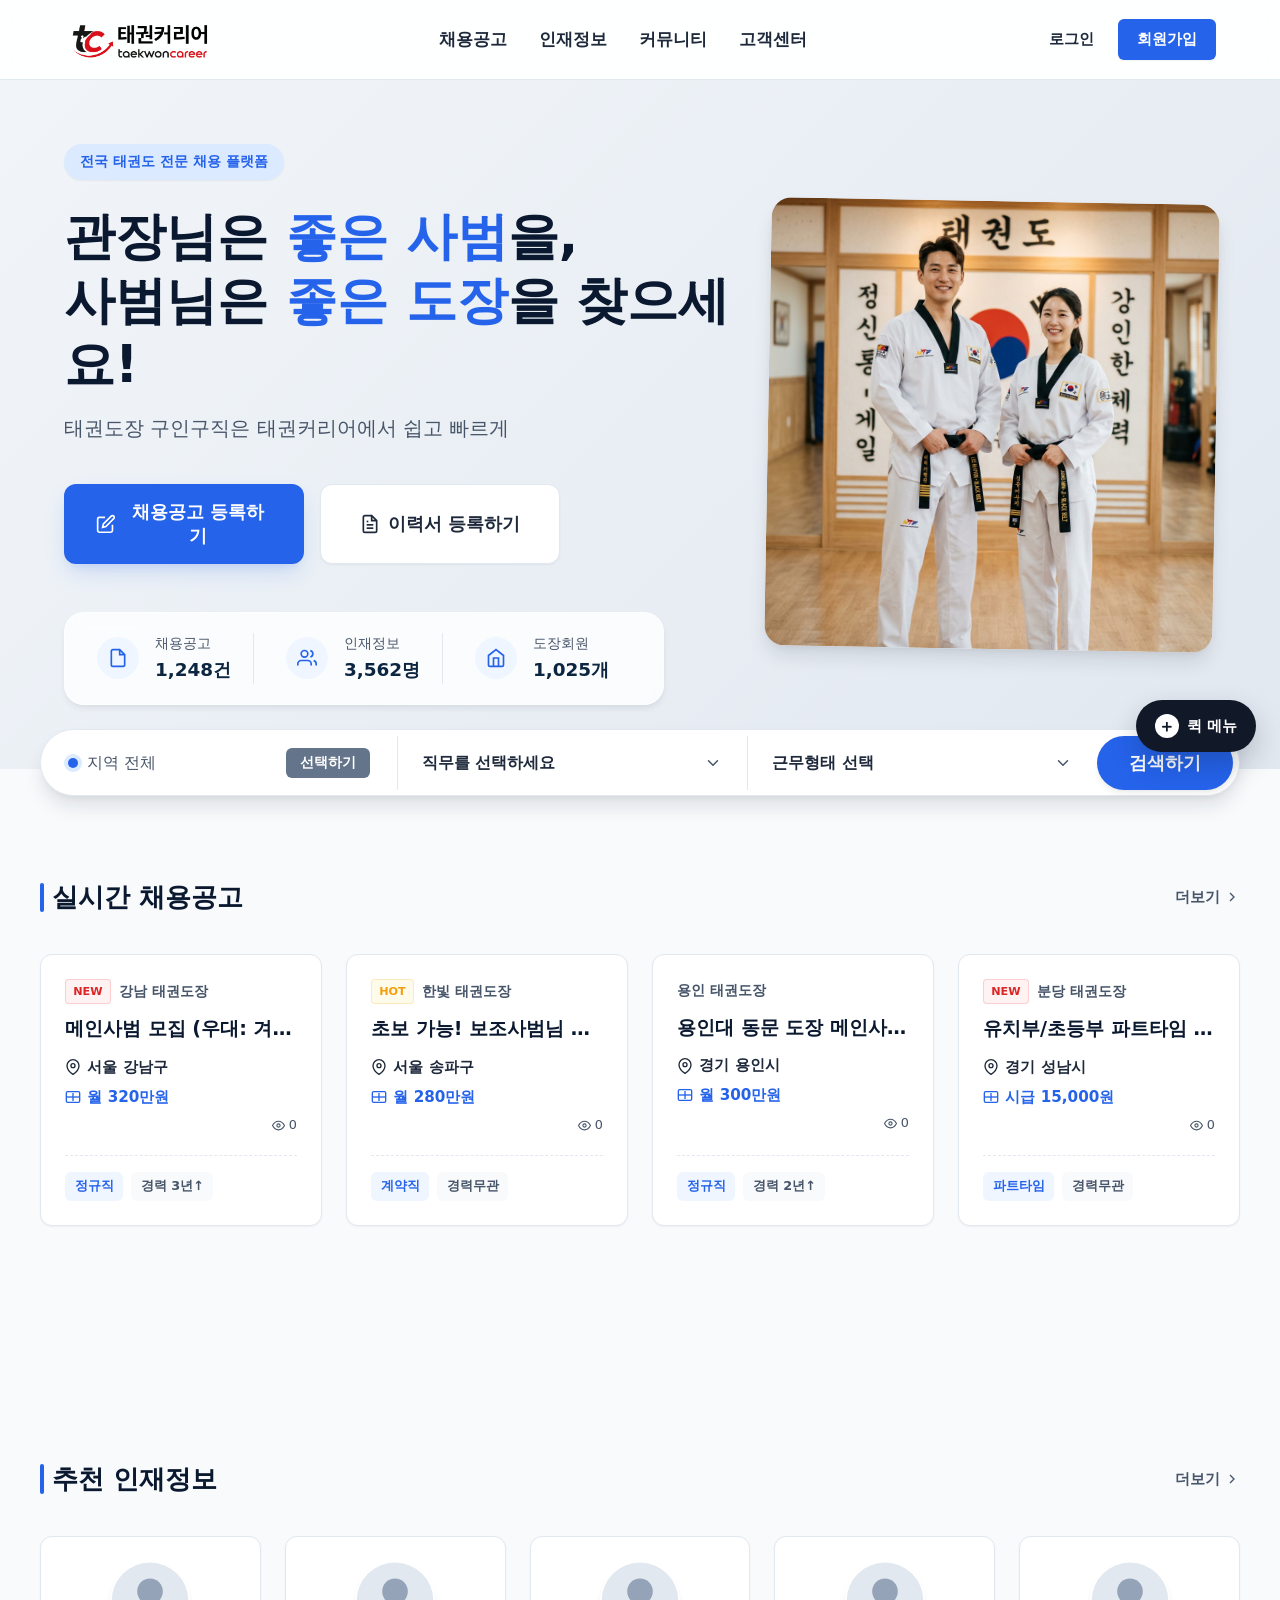
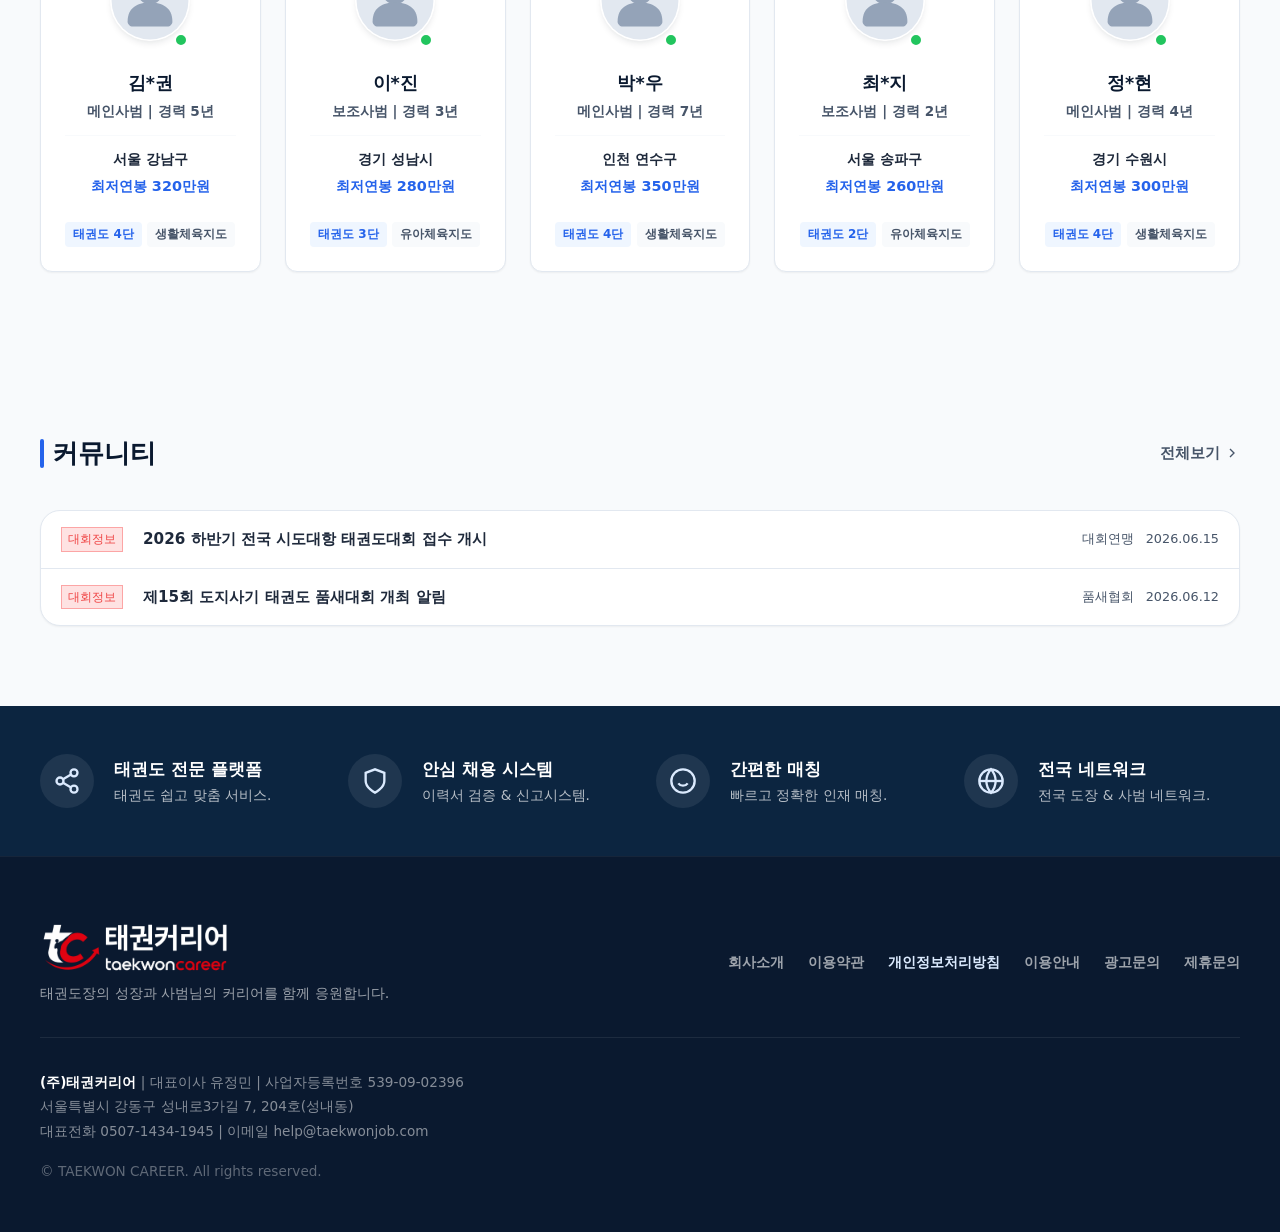
==== index.html @ c58be821 "비회원 퀵메뉴를 채용공고 등록·이력서 등록 버튼으로 변경 (클릭 시 로그인 유도) Co-Authored-By: Claude Fable 5 <noreply@anthropic.com>" ====
<!DOCTYPE html>
<html lang="ko">
<head>
  <meta charset="UTF-8">
  <meta name="viewport" content="width=device-width, initial-scale=1.0">
  <meta name="description" content="전국 태권도 전문 채용 플랫폼 태권커리어! 관장님은 좋은 사범을, 사범님은 좋은 도장을 쉽고 빠르게 찾으세요.">
  <title>태권커리어 | 전국 태권도 전문 채용 플랫폼</title>
  
  <!-- Font Preload & stylesheet -->
  <link rel="stylesheet" as="style" crossorigin href="https://cdn.jsdelivr.net/gh/orioncactus/pretendard@v1.3.9/dist/web/static/pretendard.css" />
  <link rel="stylesheet" href="index.css?v=20260629-agree1">
  
  <!-- Favicon -->
  <link rel="icon" type="image/png" href="assets/images/favicon.png">

  <!-- Firebase SDK (compat v10) -->
  <script src="https://www.gstatic.com/firebasejs/10.12.0/firebase-app-compat.js"></script>
  <script src="https://www.gstatic.com/firebasejs/10.12.0/firebase-auth-compat.js"></script>
  <script src="https://www.gstatic.com/firebasejs/10.12.0/firebase-firestore-compat.js"></script>
  <script src="https://www.gstatic.com/firebasejs/10.12.0/firebase-storage-compat.js"></script>
  <script src="firebase-config.js"></script>
</head>
<body>

  <!-- Header Navigation -->
  <header class="main-header">
    <div class="header-container">
      <a href="#" class="logo" id="header-logo" aria-label="태권커리어 홈으로 이동">
        <img class="header-logo-img" src="assets/images/logo-full.png" alt="태권커리어" width="150" height="60">
      </a>
      
      <nav class="nav-menu" aria-label="메인 메뉴">
        <ul>
          <li><a href="#jobs" id="menu-jobs" class="nav-link active">채용공고</a></li>
          <li><a href="#talents" id="menu-talents" class="nav-link">인재정보</a></li>
          <li><a href="#community" id="menu-community" class="nav-link">커뮤니티</a></li>
          <li><a href="/Customer_Service" id="menu-customer-service" class="nav-link">고객센터</a></li>
        </ul>
      </nav>
      
      <div class="auth-buttons" id="auth-buttons-area">
        <!-- 비로그인 상태 -->
        <div id="auth-logged-out" style="display:flex;gap:0.5rem;align-items:center">
          <button type="button" class="btn-text" id="btn-login-trigger">로그인</button>
          <button type="button" class="btn-filled" id="btn-register-trigger">회원가입</button>
        </div>
        <!-- 로그인 상태 -->
        <div id="auth-logged-in" style="display:none;gap:0.75rem;align-items:center">
          <span id="auth-user-name" style="font-size:0.88rem;font-weight:700;color:var(--color-navy-800)"></span>
          <span id="auth-biz-badge" style="display:none;font-size:0.75rem;font-weight:800;color:#16a34a;background:#dcfce7;border:1px solid #bbf7d0;padding:0.2rem 0.5rem;border-radius:4px;white-space:nowrap">인증 완료</span>
          <button type="button" id="btn-header-my-applications" onclick="window.location.hash='#my-applications'" style="display:none;font-size:0.82rem;font-weight:800;color:#1e40af;background:#eff6ff;padding:0.42rem 0.8rem;border:1.5px solid #bfdbfe;border-radius:20px;cursor:pointer;white-space:nowrap">마이페이지</button>
          <a href="admin.html" id="btn-admin-link" style="display:none;font-size:0.82rem;font-weight:700;color:var(--color-blue-600);padding:0.35rem 0.8rem;border:1.5px solid var(--color-blue-600);border-radius:20px;text-decoration:none">관리자</a>
          <button type="button" id="btn-header-purchase-pass" onclick="openPurchasePassModal()" style="display:none;font-size:0.82rem;font-weight:800;color:#ffffff;background:#2563eb;padding:0.42rem 0.8rem;border:1.5px solid #2563eb;border-radius:20px;cursor:pointer;white-space:nowrap">열람권 구매</button>
          <button type="button" class="btn-text" id="btn-logout">로그아웃</button>
        </div>
      </div>
    </div>
  </header>

  <!-- 확장형 플로팅 퀵 메뉴 -->
  <div class="role-floating-container hidden" id="role-floating-container">
    <!-- Sub buttons menu (stacked vertically, sliding up) -->
    <div class="role-floating-menu" id="role-floating-menu">
      <button type="button" class="role-floating-sub-btn" id="btn-floating-role-action" aria-label="등록하기">
        <span class="role-floating-sub-icon">＋</span>
        <span class="role-floating-sub-text">등록하기</span>
      </button>
      <!-- 비회원용 채용공고 등록 버튼 (클릭 시 로그인 유도) -->
      <button type="button" class="role-floating-sub-btn" id="btn-floating-guest-job" aria-label="채용공고 등록" style="display:none;">
        <span class="role-floating-sub-icon">＋</span>
        <span class="role-floating-sub-text">채용공고 등록</span>
      </button>
      <!-- 비회원용 이력서 등록 버튼 (클릭 시 로그인 유도) -->
      <button type="button" class="role-floating-sub-btn" id="btn-floating-guest-resume" aria-label="이력서 등록" style="display:none;">
        <span class="role-floating-sub-icon">＋</span>
        <span class="role-floating-sub-text">이력서 등록</span>
      </button>
    </div>

    <!-- Main floating toggle button -->
    <button type="button" class="role-floating-cta" id="role-floating-cta-trigger" aria-label="퀵 메뉴">
      <span class="role-floating-cta-icon" aria-hidden="true">＋</span>
      <span class="role-floating-cta-text">퀵 메뉴</span>
    </button>
  </div>

  <!-- SPA Sub-Pages container -->
  <main id="app-content">
    
    <!-- MAIN HOME PAGE VIEW -->
    <div id="view-home" class="page-view">
      
      <!-- Main Hero Banner Section -->
      <section class="hero-section" aria-label="소개 배너">
        <div class="hero-bg-overlay"></div>
        <div class="hero-container">
          <div class="hero-content">
            <span class="hero-badge">전국 태권도 전문 채용 플랫폼</span>
            <h1 class="hero-title">
              관장님은 <span class="highlight-blue">좋은 사범</span>을,<br>
              사범님은 <span class="highlight-blue">좋은 도장</span>을 찾으세요!
            </h1>
            <p class="hero-desc">태권도장 구인구직은 태권커리어에서 쉽고 빠르게</p>
            
            <div class="hero-actions">
              <button type="button" class="btn-hero-primary" id="hero-btn-post-job">
                <svg viewBox="0 0 24 24" width="20" height="20" fill="none" stroke="currentColor" stroke-width="2"><path d="M11 4H4a2 2 0 0 0-2 2v14a2 2 0 0 0 2 2h14a2 2 0 0 0 2-2v-7"/><path d="M18.5 2.5a2.121 2.121 0 1 1 3 3L12 15l-4 1 1-4 9.5-9.5z"/></svg>
                채용공고 등록하기
              </button>
              <button type="button" class="btn-hero-secondary" id="hero-btn-post-resume">
                <svg viewBox="0 0 24 24" width="20" height="20" fill="none" stroke="currentColor" stroke-width="2"><path d="M14 2H6a2 2 0 0 0-2 2v16a2 2 0 0 0 2 2h12a2 2 0 0 0 2-2V8z"/><polyline points="14 2 14 8 20 8"/><line x1="16" y1="13" x2="8" y2="13"/><line x1="16" y1="17" x2="8" y2="17"/><polyline points="10 9 9 9 8 9"/></svg>
                이력서 등록하기
              </button>
            </div>
            
            <div class="hero-stats">
              <div class="stat-item">
                <div class="stat-icon-wrapper">
                  <svg viewBox="0 0 24 24" width="20" height="20" fill="none" stroke="currentColor" stroke-width="2"><path d="M14 2H6a2 2 0 0 0-2 2v16a2 2 0 0 0 2 2h12a2 2 0 0 0 2-2V8z"/><polyline points="14 2 14 8 20 8"/></svg>
                </div>
                <div class="stat-info">
                  <span class="stat-label">채용공고</span>
                  <span class="stat-value" id="stat-jobs-count">1,248건</span>
                </div>
              </div>
              <div class="stat-item">
                <div class="stat-icon-wrapper">
                  <svg viewBox="0 0 24 24" width="20" height="20" fill="none" stroke="currentColor" stroke-width="2"><path d="M17 21v-2a4 4 0 0 0-4-4H5a4 4 0 0 0-4 4v2"/><circle cx="9" cy="7" r="4"/><path d="M23 21v-2a4 4 0 0 0-3-3.87"/><path d="M16 3.13a4 4 0 0 1 0 7.75"/></svg>
                </div>
                <div class="stat-info">
                  <span class="stat-label">인재정보</span>
                  <span class="stat-value" id="stat-talents-count">3,562명</span>
                </div>
              </div>
              <div class="stat-item">
                <div class="stat-icon-wrapper">
                  <svg viewBox="0 0 24 24" width="20" height="20" fill="none" stroke="currentColor" stroke-width="2"><path d="M3 9l9-7 9 7v11a2 2 0 0 1-2 2H5a2 2 0 0 1-2-2z"/><polyline points="9 22 9 12 15 12 15 22"/></svg>
                </div>
                <div class="stat-info">
                  <span class="stat-label">도장회원</span>
                  <span class="stat-value" id="stat-gyms-count">1,025개</span>
                </div>
              </div>
            </div>
          </div>
          <div class="hero-image-pane">
            <img src="assets/images/hero_instructors.png" alt="태권도복을 입은 사범님들" class="hero-person-img" fetchpriority="high">
          </div>
        </div>
      </section>

      <!-- Advanced Search Bar Section -->
      <section class="search-bar-section" aria-label="채용공고 검색">
        <div class="search-container">
          <form id="main-search-form" class="search-form" action="#" method="GET">
            <div class="search-fields">
              <div class="select-wrapper region-picker-wrapper">
                <label for="search-region" class="sr-only">지역</label>
                <input type="hidden" id="search-region" name="region">
                <div class="district-picker dropdown home" id="home-region-picker"></div>
              </div>
              
              <div class="select-wrapper">
                <label for="search-position" class="sr-only">직무</label>
                <select id="search-position" name="position">
                  <option value="">직무를 선택하세요</option>
                  <option value="지도관장">지도관장</option>
                  <option value="메인사범">메인사범</option>
                  <option value="보조사범">보조사범</option>
                  <option value="유치부 전임">유치부 전임</option>
                  <option value="파트타임">파트타임</option>
                </select>
              </div>
              
              <div class="select-wrapper">
                <label for="search-worktype" class="sr-only">근무형태</label>
                <select id="search-worktype" name="worktype">
                  <option value="">근무형태 선택</option>
                  <option value="정규직">정규직</option>
                  <option value="계약직">계약직</option>
                  <option value="파트타임">파트타임</option>
                  <option value="알바">아르바이트</option>
                </select>
              </div>
              
              <button type="submit" class="btn-search">검색하기</button>
            </div>
            
            <div class="popular-tags">
              <span class="tag-title">인기 키워드:</span>
              <div class="tag-group" role="group" aria-label="인기 태그">
                <button type="button" class="btn-tag" data-tag="지도관장"># 지도관장</button>
                <button type="button" class="btn-tag" data-tag="메인사범"># 메인사범</button>
                <button type="button" class="btn-tag" data-tag="보조사범"># 보조사범</button>
                <button type="button" class="btn-tag" data-tag="파트타임"># 파트타임</button>
                <button type="button" class="btn-tag" data-tag="주말"># 주말</button>
                <button type="button" class="btn-tag" data-tag="유치부"># 유치부</button>
                <button type="button" class="btn-tag" data-tag="경력무관"># 경력무관</button>
              </div>
            </div>
          </form>
          <!-- 홈화면 선택된 지역 태그 노출 영역 -->
          <div class="home-selected-regions-tags" id="home-selected-regions-tags" style="display:none; margin-top: 16px; padding: 0 1rem;"></div>
        </div>
      </section>

      <!-- Real-time Jobs Section -->
      <section class="section jobs-list-section" id="home-jobs-section">
        <div class="section-container">
          <div class="section-header">
            <h2 class="section-title">실시간 채용공고</h2>
            <a href="#jobs" class="link-more" id="link-more-jobs">더보기 <svg viewBox="0 0 24 24" width="16" height="16" stroke="currentColor" stroke-width="2" fill="none"><polyline points="9 18 15 12 9 6"/></svg></a>
          </div>
          
          <div class="cards-grid" id="realtime-jobs-grid">
            <!-- Dynamic Job Cards go here via JS -->
            <div class="loading-placeholder">공고를 불러오는 중입니다...</div>
          </div>
        </div>
      </section>

      <!-- Home Banner Slot - 어드민에서 등록한 배너가 동적으로 표시됩니다 -->
      <section id="home-banner-section" class="home-banner-section" aria-label="배너">
        <!-- JS에 의해 동적 렌더링 -->
      </section>

      <!-- Recommended Resumes Section -->
      <section class="section talents-list-section" id="home-talents-section">
        <div class="section-container">
          <div class="section-header">
            <h2 class="section-title">추천 인재정보</h2>
            <a href="#talents" class="link-more" id="link-more-talents">더보기 <svg viewBox="0 0 24 24" width="16" height="16" stroke="currentColor" stroke-width="2" fill="none"><polyline points="9 18 15 12 9 6"/></svg></a>
          </div>
          
          <div class="talents-grid" id="recommended-talents-grid">
            <!-- Dynamic Talent Cards go here via JS -->
            <div class="loading-placeholder">인재정보를 불러오는 중입니다...</div>
          </div>
        </div>
      </section>

      <!-- Community Boards Section -->
      <section class="section community-boards-section">
        <div class="section-container">
          <div class="section-header">
            <h2 class="section-title">커뮤니티</h2>
            <a href="#community" class="link-more" id="link-more-community">전체보기 <svg viewBox="0 0 24 24" width="16" height="16" stroke="currentColor" stroke-width="2" fill="none"><polyline points="9 18 15 12 9 6"/></svg></a>
          </div>
          
          <div class="home-community-list" id="home-community-posts">
            <!-- Filled dynamically by JS -->
          </div>
        </div>
      </section>

      <!-- Trust Pillars/Features Bar -->
      <section class="pillars-section" aria-label="플랫폼 서비스 특징">
        <div class="pillars-container">
          <div class="pillar-item">
            <div class="pillar-icon">
              <svg viewBox="0 0 24 24" width="28" height="28" fill="none" stroke="currentColor" stroke-width="2"><circle cx="18" cy="5" r="3"/><circle cx="6" cy="12" r="3"/><circle cx="18" cy="19" r="3"/><line x1="8.59" y1="13.51" x2="15.42" y2="17.49"/><line x1="15.41" y1="6.51" x2="8.59" y2="10.49"/></svg>
            </div>
            <div class="pillar-text">
              <h4>태권도 전문 플랫폼</h4>
              <p>태권도 쉽고 맞춤 서비스.</p>
            </div>
          </div>
          <div class="pillar-item">
            <div class="pillar-icon">
              <svg viewBox="0 0 24 24" width="28" height="28" fill="none" stroke="currentColor" stroke-width="2"><path d="M12 22s8-4 8-10V5l-8-3-8 3v7c0 6 8 10 8 10z"/></svg>
            </div>
            <div class="pillar-text">
              <h4>안심 채용 시스템</h4>
              <p>이력서 검증 &amp; 신고시스템.</p>
            </div>
          </div>
          <div class="pillar-item">
            <div class="pillar-icon">
              <svg viewBox="0 0 24 24" width="28" height="28" fill="none" stroke="currentColor" stroke-width="2"><circle cx="12" cy="12" r="10"/><path d="M8 14s1.5 2 4 2 4-2 4-2"/><line x1="9" y1="9" x2="9.01" y2="9"/><line x1="15" y1="9" x2="15.01" y2="9"/></svg>
            </div>
            <div class="pillar-text">
              <h4>간편한 매칭</h4>
              <p>빠르고 정확한 인재 매칭.</p>
            </div>
          </div>
          <div class="pillar-item">
            <div class="pillar-icon">
              <svg viewBox="0 0 24 24" width="28" height="28" fill="none" stroke="currentColor" stroke-width="2"><circle cx="12" cy="12" r="10"/><line x1="2" y1="12" x2="22" y2="12"/><path d="M12 2a15.3 15.3 0 0 1 4 10 15.3 15.3 0 0 1-4 10 15.3 15.3 0 0 1-4-10 15.3 15.3 0 0 1 4-10z"/></svg>
            </div>
            <div class="pillar-text">
              <h4>전국 네트워크</h4>
              <p>전국 도장 &amp; 사범 네트워크.</p>
            </div>
          </div>
        </div>
      </section>

    </div>
    
    <!-- SUB-PAGE VIEW: JOB BOARD -->
    <div id="view-jobs" class="page-view hidden">
      <section class="section">
        <div class="section-container">
          <div class="page-title-area">
            <h1>태권도 채용공고</h1>
            <p>전국의 다양한 태권도장에서 사범님을 모십니다.</p>
          </div>
          
          <div class="board-layout">
            <aside class="board-filters" aria-label="필터 및 검색">
              <h3>공고 상세 검색</h3>
              <form id="jobs-filter-form">
                <div class="filter-group">
                  <label for="filter-job-region">지역</label>
                  <input type="hidden" id="filter-job-region" name="region">
                  <div class="district-picker dropdown filter" id="job-filter-region-picker"></div>
                  <div class="filter-selected-regions-tags" id="job-filter-selected-regions-tags" style="display:none; margin-top: 8px;"></div>
                </div>
                <div class="filter-group">
                  <label for="filter-job-position">직무</label>
                  <select id="filter-job-position" name="position">
                    <option value="">전체 직무</option>
                    <option value="지도관장">지도관장</option>
                    <option value="메인사범">메인사범</option>
                    <option value="보조사범">보조사범</option>
                    <option value="유치부 전임">유치부 전임</option>
                    <option value="파트타임">파트타임</option>
                  </select>
                </div>
                <div class="filter-group">
                  <label for="filter-job-type">근무형태</label>
                  <select id="filter-job-type" name="type">
                    <option value="">전체 근무형태</option>
                    <option value="정규직">정규직</option>
                    <option value="계약직">계약직</option>
                    <option value="파트타임">파트타임</option>
                    <option value="알바">아르바이트</option>
                  </select>
                </div>
                <button type="submit" class="btn-filter-apply">필터 적용하기</button>
                <button type="reset" class="btn-filter-reset" id="btn-job-filter-reset">초기화</button>
              </form>
            </aside>
            
            <div class="board-content">
              <div class="board-meta">
                <span class="results-count" id="jobs-results-count">총 0건의 공고</span>
                <button type="button" class="btn-primary-sm" id="board-btn-post-job">채용공고 등록</button>
              </div>
              <div class="cards-grid" id="board-jobs-grid">
                <!-- Filled by JS -->
              </div>
            </div>
          </div>
        </div>
      </section>
    </div>
    
    <!-- SUB-PAGE VIEW: 마이페이지 (MY DASHBOARD) -->
    <div id="view-my-applications" class="page-view hidden">
      <section class="section">
        <div class="section-container">
          <div class="page-title-area">
            <h1 id="my-applications-title">마이페이지</h1>
            <p id="my-applications-desc">내 정보, 채용 및 지원 관리, 1:1 문의 내역을 한눈에 관리합니다.</p>
          </div>
          
          <!-- 마이페이지 섹션 1: 채용 및 지원 현황 -->
          <div class="mypage-section">
            <h2 class="mypage-section-title" id="mypage-role-section-title">채용 및 지원 현황</h2>
            <div id="my-applications-summary" class="board-meta" style="margin-bottom:1rem">
              <span class="results-count">불러오는 중입니다.</span>
            </div>
            <div id="my-applications-list" class="my-applications-list">
              <div class="loading-placeholder">지원 현황을 불러오는 중입니다...</div>
            </div>
          </div>

          <!-- 마이페이지 섹션 2: 내 1:1 문의 내역 -->
          <div class="mypage-section" style="margin-top: 2.5rem;">
            <h2 class="mypage-section-title">내 1:1 문의 내역</h2>
            <div id="mypage-inquiries-list" class="my-inquiries-list" style="margin-top: 1rem;">
              <div class="loading-placeholder" style="text-align:center;padding:2rem;color:var(--text-muted)">문의 내역을 불러오는 중입니다...</div>
            </div>
          </div>
        </div>
      </section>
    </div>

    <!-- SUB-PAGE VIEW: TALENT BOARD -->
    <div id="view-talents" class="page-view hidden">
      <section class="section">
        <div class="section-container">
          <div class="page-title-area">
            <h1>추천 인재정보</h1>
            <p>준비된 태권도 사범님들의 프로필입니다.</p>
          </div>

          <!-- 관장회원 전용 열람권 상태 안내 바 -->
          <div id="gym-pass-banner" style="display: none; background: linear-gradient(135deg, #eff6ff 0%, #dbeafe 100%); border: 1px solid #bfdbfe; border-radius: 12px; padding: 1rem 1.5rem; margin-bottom: 1.5rem; justify-content: space-between; align-items: center; gap: 1rem; box-shadow: 0 1px 3px rgba(0,0,0,0.05);">
            <div style="display: flex; align-items: center; gap: 0.75rem;">
              <span style="font-size: 1.5rem;">🥋</span>
              <div>
                <strong style="color: #1e3a8a; font-size: 1.05rem; display: block;">관장님 전용 인재 열람권 서비스</strong>
                <span style="font-size: 0.85rem; color: #1e40af;">사범님 연락처 및 자기소개 열람을 위해 열람권이 필요합니다.</span>
              </div>
            </div>
            <div style="display: flex; align-items: center; gap: 1rem; flex-wrap: wrap;">
              <span style="font-size: 0.95rem; color: #1e40af;">구독 상태: <strong id="gym-pass-count" style="color: #2563eb; font-size: 1.05rem; font-weight: 800;">미구독</strong></span>
              <button type="button" class="btn-primary-sm" onclick="openPurchasePassModal()" style="background: #2563eb; border-color: #2563eb; color: #ffffff; padding: 0.5rem 1rem; border-radius: 8px; font-weight: 600; cursor: pointer; transition: background 0.2s;">
                🎫 열람권 구매
              </button>
            </div>
          </div>
          
          <div class="board-layout">
            <aside class="board-filters" aria-label="인재 검색 필터">
              <h3>인재 조건 검색</h3>
              <form id="talents-filter-form">
                <div class="filter-group">
                  <label>희망 지역</label>
                  <input type="hidden" id="filter-talent-region" name="region">
                  <div class="district-picker dropdown filter" id="talent-filter-region-picker"></div>
                  <div class="filter-selected-regions-tags" id="talent-filter-selected-regions-tags" style="display:none; margin-top: 8px;"></div>
                </div>
                <div class="filter-group">
                  <label for="filter-talent-position">희망 직무</label>
                  <select id="filter-talent-position" name="position">
                    <option value="">전체 직무</option>
                    <option value="지도관장">지도관장</option>
                    <option value="메인사범">메인사범</option>
                    <option value="보조사범">보조사범</option>
                    <option value="유치부 전임">유치부 전임</option>
                    <option value="파트타임">파트타임</option>
                  </select>
                </div>
                <button type="submit" class="btn-filter-apply">필터 적용하기</button>
                <button type="reset" class="btn-filter-reset" id="btn-talent-filter-reset">초기화</button>
              </form>
            </aside>
            
            <div class="board-content">
              <div class="board-meta">
                <span class="results-count" id="talents-results-count">총 0명 등록</span>
                <button type="button" class="btn-primary-sm" id="board-btn-post-resume">이력서 등록</button>
              </div>
              <div class="talents-grid" id="board-talents-grid">
                <!-- Filled by JS -->
              </div>
            </div>
          </div>
        </div>
      </section>
    </div>



    <!-- SUB-PAGE VIEW: COMMUNITY -->
    <div id="view-community" class="page-view hidden">
      <section class="section">
        <div class="section-container">
          <div class="page-title-area">
            <h1>태권도 커뮤니티</h1>
            <p>정보 공유부터 소소한 소통까지, 태권도인들의 열린 광장입니다.</p>
          </div>
          
          <div class="community-header-section" style="margin-bottom: 1.5rem;">
            <div class="community-tabs" role="tablist" aria-label="커뮤니티 게시판 목록" style="margin-bottom: 1rem; border-bottom: none;">
              <button role="tab" aria-selected="true" class="comm-tab active" id="tab-free" data-filter="free" style="font-size: 1.5rem; font-weight: 700; border-bottom: none; padding-bottom: 0;">자유게시판</button>
            </div>
            
            <div class="community-filter-wrapper" style="display: flex; gap: 1rem; flex-wrap: wrap; padding: 0.75rem 1rem; background-color: var(--bg-surface); border-radius: var(--radius-md); border: 1px solid var(--border-main); margin-bottom: 1rem; align-items: center;">
              <span style="font-size: 0.88rem; font-weight: 600; color: var(--text-main);">카테고리 필터 :</span>
              <label style="display: inline-flex; align-items: center; gap: 0.35rem; font-size: 0.88rem; cursor: pointer; color: var(--text-main);">
                <input type="checkbox" class="comm-filter-chk" value="knowhow" style="cursor: pointer; accent-color: var(--accent-blue);">
                도장 운영 노하우
              </label>
              <label style="display: inline-flex; align-items: center; gap: 0.35rem; font-size: 0.88rem; cursor: pointer; color: var(--text-main);">
                <input type="checkbox" class="comm-filter-chk" value="news" style="cursor: pointer; accent-color: var(--accent-blue);">
                태권도 뉴스
              </label>
              <label style="display: inline-flex; align-items: center; gap: 0.35rem; font-size: 0.88rem; cursor: pointer; color: var(--text-main);">
                <input type="checkbox" class="comm-filter-chk" value="contest" style="cursor: pointer; accent-color: var(--accent-blue);">
                대회정보
              </label>
            </div>
          </div>

          <div class="board-layout">
            <div class="board-content full-width">
              <div class="board-meta" style="display: flex; justify-content: space-between; align-items: center; gap: 1rem; flex-wrap: wrap;">
                <div style="display: flex; align-items: center; gap: 0.75rem;">
                  <span class="results-count" id="community-posts-count" style="margin-right: 0.25rem;">글 목록 (5개)</span>
                  <select id="community-pagesize-select" style="padding: 0.3rem 0.6rem; font-size: 0.82rem; font-weight: 600; color: var(--text-muted); border: 1.5px solid var(--border-main); border-radius: var(--radius-md); outline: none; background: white; cursor: pointer; transition: border-color 0.15s ease;">
                    <option value="10">10개씩 보기</option>
                    <option value="25" selected>25개씩 보기</option>
                    <option value="50">50개씩 보기</option>
                  </select>
                </div>
                <button type="button" class="btn-primary-sm" id="btn-community-write">글쓰기</button>
              </div>
              
              <div class="community-posts-list" id="community-posts-container">
                <!-- Filled dynamically by JS based on active tab -->
              </div>

              <!-- Pagination Container -->
              <div id="community-pagination-container" class="pagination-wrapper">
                <!-- Dynamically filled with pagination buttons -->
              </div>
            </div>
          </div>
        </div>
      </section>
    </div>

    <!-- SUB-PAGE VIEW: CUSTOMER SERVICE -->
    <div id="view-customer-service" class="page-view hidden">
      <section class="section">
        <div class="section-container">
          <div class="page-title-area">
            <h1>고객센터</h1>
            <p>태권커리어 이용에 불편함이 있으시거나 문의사항이 있으시면 언제든 연락주세요.</p>
          </div>
          
          <div class="customer-layout">
            <div class="customer-contacts">

              <div class="contact-box">
                <span class="contact-subtitle">이메일 문의</span>
                <h3>help@taekwonjob.com</h3>
                <p>24시간 접수 가능, 영업일 기준 1일 이내 답변</p>
              </div>
            </div>

            <div class="faq-container">
              <h2>자주 묻는 질문 (FAQ)</h2>
              <details class="faq-item" open>
                <summary>구인공고 등록은 무료인가요?</summary>
                <div class="faq-content">
                  <p>기본 구인공고 등록은 완전 무료입니다. 단, 공고를 상단에 고정 노출하여 더 높은 조회수를 확보하고 빠르게 채용하고자 하시는 경우 프리미엄 노출 서비스를 유료로 이용하실 수 있습니다.</p>
                </div>
              </details>
              
              <details class="faq-item">
                <summary>이력서의 연락처는 언제 노출되나요?</summary>
                <div class="faq-content">
                  <p>개인정보 보호를 위해 이력서의 연락처는 기본적으로 비공개 상태입니다. 도장 회원이 사범님께 면접 제안을 보내고 사범님께서 이를 수락하시는 경우에 한하여 연락처가 상호 공개됩니다.</p>
                </div>
              </details>


              <details class="faq-item">
                <summary>회원탈퇴 후 데이터는 바로 삭제되나요?</summary>
                <div class="faq-content">
                  <p>예, 회원 탈퇴 즉시 개인정보 및 등록하신 채용공고, 이력서 데이터는 안전하게 영구 파기되며 즉각 복구가 불가능합니다.</p>
                </div>
              </details>
            </div>
          </div>

          <!-- 내 문의 내역 섹션 -->
          <div class="my-inquiries-section" id="my-inquiries-section" style="margin-top: 3rem; margin-bottom: 2.5rem; display: none;">
            <div class="inquiry-header">
              <h2>내 문의 내역</h2>
              <p>접수하신 1:1 문의사항의 처리 현황과 답변을 확인하실 수 있습니다.</p>
            </div>
            <div id="my-inquiries-list" class="my-inquiries-list" style="margin-top: 1.25rem;">
              <div class="loading-placeholder">문의 내역을 불러오는 중입니다...</div>
            </div>
          </div>

          <!-- 1:1 문의하기 섹션 -->
          <div class="inquiry-section">
            <div class="inquiry-header">
              <h2>1:1 문의하기</h2>
              <p>이용 중에 궁금하신 점이나 제안/신고 사항이 있으시면 남겨주세요. 신속하고 성실하게 답변해 드리겠습니다.</p>
            </div>
            
            <form id="form-customer-inquiry" class="inquiry-form" novalidate>
              <div class="form-grid">
                <div class="form-group">
                  <label for="inquiry-name">성함 / 담당자명 <span class="required">*</span></label>
                  <input type="text" id="inquiry-name" placeholder="이름을 입력해주세요" required>
                </div>
                <div class="form-group">
                  <label for="inquiry-email">답변받을 이메일 <span class="required">*</span></label>
                  <input type="email" id="inquiry-email" placeholder="example@email.com" required>
                </div>
                <div class="form-group full-width">
                  <label for="inquiry-type">문의 유형 <span class="required">*</span></label>
                  <select id="inquiry-type" required>
                    <option value="" disabled selected>선택해 주세요</option>
                    <option value="일반 문의">일반 문의</option>
                    <option value="이용 방법">이용 방법</option>
                    <option value="결제 문의">결제 문의</option>
                    <option value="신고">신고</option>
                    <option value="기타">기타</option>
                  </select>
                </div>
              </div>
              
              <div class="form-group full-width">
                <label for="inquiry-title">문의 제목 <span class="required">*</span></label>
                <input type="text" id="inquiry-title" placeholder="제목을 입력해주세요 (100자 이내)" required maxlength="100">
              </div>
              
              <div class="form-group full-width">
                <label for="inquiry-content">문의 내용 <span class="required">*</span></label>
                <textarea id="inquiry-content" rows="6" placeholder="문의하실 내용을 상세히 적어주세요. 개인정보 보호를 위해 주민등록번호 등 민감정보 기재는 지양해주세요." required maxlength="5000"></textarea>
              </div>
              
              <div class="form-agree-wrap">
                <label class="checkbox-label">
                  <input type="checkbox" id="inquiry-agree" required>
                  <span class="checkbox-custom"></span>
                  <span>(필수) 개인정보 수집 및 이용에 동의합니다.</span>
                </label>
                <button type="button" class="btn-agree-detail" onclick="document.getElementById('dialog-privacy-agreement').showModal()">상세보기</button>
              </div>
              
              <div class="form-submit-wrap">
                <button type="submit" class="btn btn-primary btn-inquiry-submit">문의 접수하기</button>
              </div>
            </form>
          </div>
        </div>
      </section>
    </div>

    <!-- SUB-PAGE VIEW: ABOUT -->
    <div id="view-about" class="page-view hidden">
      <section class="section">
        <div class="section-container">
          <div class="page-title-area">
            <h1>태권커리어 소개</h1>
            <p>태권도장의 성장과 사범님의 더 나은 커리어를 함께 만들어가는 구인구직 전문 플랫폼</p>
          </div>
          
          <div class="policy-document-box" style="max-width: 850px;">
            <!-- 태권커리어 소개 -->
            <div class="policy-section">
              <h2>태권커리어 소개</h2>
              <p style="font-size: 1.05rem; line-height: 1.8; color: var(--brand-primary-dark); font-weight: 700; margin-bottom: 1rem;">
                태권커리어는 태권도장과 사범을 연결하는 태권도 전문 구인구직 플랫폼입니다.
              </p>
              <p style="font-size: 0.95rem; line-height: 1.8; color: var(--text-muted); margin-bottom: 1rem;">
                전국 태권도장의 채용 정보와 사범님의 구직 정보를 한 곳에서 확인하고, 보다 쉽고 빠르게 연결될 수 있도록 서비스를 제공합니다.
              </p>
              <p style="font-size: 0.95rem; line-height: 1.8; color: var(--text-muted); margin-bottom: 1rem;">
                기존의 SNS, 단체 채팅방, 지인 소개, 커뮤니티 중심의 구인구직 방식은 정보가 흩어져 있고, 신뢰도 확인이 어렵다는 한계가 있었습니다.<br>
                태권커리어는 이러한 불편함을 개선하여 태권도 산업에 특화된 체계적이고 신뢰할 수 있는 채용 환경을 만들어가고자 합니다.
              </p>
              <p style="font-size: 0.95rem; line-height: 1.8; color: var(--text-muted); margin-bottom: 0;">
                태권커리어는 관장님에게는 효율적인 채용 관리 환경을, 사범님에게는 더 많은 구직 기회와 경력 관리의 기반을 제공합니다.
              </p>
            </div>

            <!-- 우리의 목표 -->
            <div class="policy-section">
              <h2>우리의 목표</h2>
              <div class="policy-card-grid" style="grid-template-columns: repeat(2, 1fr); gap: 1.25rem;">
                <div class="policy-card" style="border-left: 4px solid var(--accent-blue);">
                  <h4 style="color: var(--accent-blue); font-size: 1.05rem;">🥋 태권도 전문 채용 플랫폼 구축</h4>
                  <p style="font-size: 0.88rem; color: var(--text-muted); line-height: 1.6; margin: 0;">태권도장 운영 환경에 맞는 채용공고 등록, 인재 검색, 지원자 관리 기능을 제공합니다.<br>또한 사범님들이 경력, 자격증, 지도 경험 등을 체계적으로 관리할 수 있는 온라인 이력서 풀을 구축합니다.</p>
                </div>
                <div class="policy-card" style="border-left: 4px solid #10b981;">
                  <h4 style="color: #10b981; font-size: 1.05rem;">🤝 효율적인 매칭 지원</h4>
                  <p style="font-size: 0.88rem; color: var(--text-muted); line-height: 1.6; margin: 0;">관장님은 필요한 조건에 맞는 사범을 빠르게 찾고, 사범님은 본인의 경력과 희망 조건에 맞는 도장을 쉽게 확인할 수 있습니다.<br>태권커리어는 태권도장과 사범님이 더 정확하고 효율적으로 연결될 수 있도록 지원합니다.</p>
                </div>
                <div class="policy-card" style="border-left: 4px solid #f59e0b;">
                  <h4 style="color: #f59e0b; font-size: 1.05rem;">✨ 신뢰할 수 있는 채용 문화 조성</h4>
                  <p style="font-size: 0.88rem; color: var(--text-muted); line-height: 1.6; margin: 0;">허위 채용공고, 도용 이력서, 불명확한 채용 정보로 인한 불편을 줄이고, 투명한 정보 기반의 채용 문화를 만들어갑니다.<br>신뢰할 수 있는 채용 정보와 구직 정보를 바탕으로 태권도 업계의 건강한 채용 환경을 지향합니다.</p>
                </div>
                <div class="policy-card" style="border-left: 4px solid #8b5cf6;">
                  <h4 style="color: #8b5cf6; font-size: 1.05rem;">💻 태권도 산업의 디지털 전환 지원</h4>
                  <p style="font-size: 0.88rem; color: var(--text-muted); line-height: 1.6; margin: 0;">오프라인 소개, 단체 채팅방, 커뮤니티 게시글 중심으로 운영되던 구인구직 방식을 디지털 플랫폼으로 전환합니다.<br>태권커리어는 태권도 산업의 채용 과정을 더 편리하고 체계적으로 만드는 것을 목표로 합니다.</p>
                </div>
              </div>
            </div>

            <!-- 주요 서비스 -->
            <div class="policy-section">
              <h2>주요 서비스</h2>
              <div class="policy-card-grid" style="grid-template-columns: repeat(2, 1fr); gap: 1.25rem; margin-top: 1rem;">
                <div class="policy-card">
                  <h4 style="color: var(--brand-primary-dark); font-weight: 750;">📝 채용공고 등록</h4>
                  <p style="font-size: 0.88rem; color: var(--text-muted); line-height: 1.6; margin: 0;">
                    관장님은 도장 정보, 모집 직무, 근무 조건, 급여, 복지, 우대사항 등을 입력하여 채용공고를 쉽고 빠르게 등록할 수 있습니다.<br>
                    등록된 채용공고는 사범님들이 확인하고 바로 지원할 수 있도록 노출됩니다.
                  </p>
                </div>
                <div class="policy-card">
                  <h4 style="color: var(--brand-primary-dark); font-weight: 750;">💼 인재정보 등록</h4>
                  <p style="font-size: 0.88rem; color: var(--text-muted); line-height: 1.6; margin: 0;">
                    사범님은 본인의 경력, 자격증, 지도 가능 품새 및 겨루기 분야, 근무 가능 지역, 희망 조건 등을 스마트 이력서 형태로 등록할 수 있습니다.<br>
                    이를 통해 더 많은 채용 기회를 확보하고, 본인의 경력을 체계적으로 관리할 수 있습니다.
                  </p>
                </div>
                <div class="policy-card">
                  <h4 style="color: var(--brand-primary-dark); font-weight: 750;">⚡ 즉시 지원</h4>
                  <p style="font-size: 0.88rem; color: var(--text-muted); line-height: 1.6; margin: 0;">
                    사범님은 관심 있는 채용공고에 간편하게 지원할 수 있습니다.<br>
                    관장님은 지원자의 이력 정보를 확인하고, 적합한 인재와 빠르게 채용 절차를 진행할 수 있습니다.
                  </p>
                </div>
                <div class="policy-card">
                  <h4 style="color: var(--brand-primary-dark); font-weight: 750;">💬 커뮤니티</h4>
                  <p style="font-size: 0.88rem; color: var(--text-muted); line-height: 1.6; margin: 0;">
                    태권도장 운영자, 사범, 지도자, 예비 지도자들이 자유롭게 소통할 수 있는 커뮤니티를 제공합니다.<br>
                    구인구직 정보뿐만 아니라 지도 노하우, 도장 운영 정보, 업계 소식 등 태권도 종사자에게 필요한 다양한 정보를 공유할 수 있습니다.
                  </p>
                </div>
              </div>
            </div>

            <!-- 고객센터 안내 -->
            <div class="policy-section">
              <h2>고객센터</h2>
              <div class="policy-contact-card" style="margin-top: 1rem; border-top: 3px solid var(--accent-blue);">
                <p style="font-size: 0.9rem; color: var(--text-muted); line-height: 1.6; margin-bottom: 0.75rem;">
                  서비스 이용 중 문의사항이 있으시면 언제든지 고객센터를 통해 문의해 주시기 바랍니다.
                </p>
                <div class="contact-line"><strong>이메일:</strong> <span><a href="mailto:admin@taekwonjob.com">admin@taekwonjob.com</a></span></div>

              </div>
            </div>

          </div>
        </div>
      </section>
    </div>

    <!-- SUB-PAGE VIEW: PRIVACY POLICY -->
    <div id="view-privacy-policy" class="page-view hidden">
      <div class="terms-hero privacy-hero">
        <div class="terms-hero-inner">
          <div class="terms-hero-badge">🔒 개인정보 보호</div>
          <h1 class="terms-hero-title">개인정보처리방침</h1>
          <p class="terms-hero-sub">태권커리어가 이용자의 개인정보를 수집·이용·보관·파기하는 기준과 보호 조치를 안내합니다.</p>
          <div class="terms-hero-meta">
            <span class="terms-meta-chip">📅 시행일: 2026년 07월 08일</span>
            <span class="terms-meta-chip">🏢 운영: 주식회사 태권커리어</span>
          </div>
        </div>
      </div>
      <section class="section">
        <div class="section-container">
          <div class="page-title-area">
            <h1>개인정보처리방침</h1>
            <p>시행일: 2026년 07월 08일</p>
          </div>
          
          <div class="policy-document-box policy-document-plain" id="privacy-policy-viewer-content">
            <pre class="policy-plain-text" id="privacy-policy-content">태권커리어 개인정보처리방침
태권커리어(이하 “회사”)는 이용자의 자유와 권리 보호를 위해 「개인정보 보호법」 및 관계 법령이 정한 바를 준수하며, 개인정보를 적법하게 처리하고 안전하게 관리하고 있습니다.
회사는 본 개인정보처리방침을 통하여 이용자의 개인정보가 어떤 목적으로 수집·이용되고, 누구에게 제공 또는 위탁되며, 얼마 동안 보관되고, 어떤 절차와 방법으로 파기되는지 안내합니다.
시행일: 2026년 07월 08일
서비스명: 태권커리어
서비스 성격: 태권도장과 태권도 사범을 연결하는 태권도 전문 구인구직 플랫폼
운영사: 주식회사 태권커리어
대표자: 유정민
사업자등록번호: 539-09-02396
주소: 서울특별시 강동구 성내로3가길 7, 204호
대표전화: 0507-1434-1945
고객센터 이메일: khjoon6367@nate.com
개인정보 문의 이메일: khjoon6367@nate.com

제1조 개인정보의 수집 및 이용목적
회사는 태권커리어 서비스 제공을 위해 필요한 최소한의 개인정보를 수집·이용합니다. 이용자가 제공한 개인정보는 아래 목적 외의 용도로 이용하지 않으며, 이용 목적이 변경되는 경우 관련 법령에 따라 별도 동의를 받는 등 필요한 조치를 이행합니다.
1. 회원가입 및 회원관리
회사는 다음 목적을 위해 개인정보를 이용합니다.
회원 식별 및 가입 의사 확인
회원 유형 구분
로그인 및 계정 관리
비밀번호 찾기 및 계정 복구
만 14세 이상 여부 확인
약관 변경, 서비스 변경, 공지사항 안내
부정 가입 및 서비스 부정 이용 방지
회원 문의, 신고, 민원 처리
이용 제한, 계정 정지, 탈퇴 처리 등 회원관리
2. 사범회원 구직 서비스 제공
회사는 사범회원에게 이력서 등록, 채용공고 검색, 채용공고 지원, 지원 내역 관리, 인재정보 공개 등 구직 활동에 필요한 서비스를 제공하기 위해 개인정보를 이용합니다.
온라인 이력서 등록 및 관리
희망 근무조건 등록 및 관리
채용공고 지원
지원 내역 및 진행 상태 확인
관장회원의 지원자 검토 및 채용 절차 진행
인재정보 등록 및 공개
태권도장과 사범회원 간 매칭 지원
허위 이력서, 도용 이력서, 부정 이용 방지
3. 관장회원 구인 서비스 제공
회사는 관장회원에게 도장 정보 등록, 채용공고 등록, 지원자 관리, 인재정보 열람 등 구인 활동에 필요한 서비스를 제공하기 위해 개인정보를 이용합니다.
관장회원 가입 및 도장 정보 관리
사업자등록정보 확인
채용공고 등록 및 관리
지원자 확인 및 채용 절차 관리
등록 이력서 조회 및 인재 검색
지원자 상태 관리
유료 열람권 구매 및 이용
허위 공고, 도용 공고, 부정 이용 방지
4. 사업자 인증 및 신뢰도 관리
회사는 안전한 채용 환경을 제공하기 위해 관장회원이 입력한 사업자등록정보를 확인할 수 있습니다.
사업자등록번호 확인
대표자명 및 개업일자 확인
상호명 확인
도장 정보의 진위 확인
타인의 사업자 정보 도용 방지
허위 채용공고 등록 방지
안전한 채용 환경 조성
5. 채용공고 등록 및 지원자 관리
회사는 채용공고 등록, 채용공고 노출, 지원자 접수 및 관리, 채용 절차 진행을 위해 개인정보를 이용합니다.
채용공고 등록자 확인
채용공고 노출 및 검색
지원자 이력서 확인
지원자 상태 관리
서류 검토, 면접, 최종 합격 등 채용 절차 관리
지원자 문의 및 민원 대응
허위 공고 및 부정 채용 행위 신고 처리
6. 인재정보 열람 및 이력서 열람권 서비스 제공
회사는 관장회원이 사범회원의 공개 이력서를 확인하고 적합한 인재를 검색할 수 있도록 인재정보 열람 서비스를 제공합니다.
공개 이력서 검색 및 열람
인재정보 열람권 구매 및 이용 관리
열람 가능 기간 및 권한 관리
열람 이력 관리
사범회원의 공개 설정 관리
채용 목적 외 열람 또는 부정 이용 방지
7. 유료서비스 및 결제 처리
회사는 유료서비스 제공 및 결제 처리를 위해 개인정보를 이용합니다.
이력서 열람권 구매
프리미엄 공고, 상단 노출 등 유료상품 구매
결제 승인 및 결제 취소
환불 처리
결제 내역 및 거래 기록 관리
영수증, 현금영수증, 세금계산서 등 증빙 처리
결제 오류, 분쟁, 부정 결제 대응
8. 커뮤니티 서비스 운영
회사는 커뮤니티 게시판 운영을 위해 개인정보를 이용합니다.
게시글 및 댓글 작성
게시글 목록 노출
작성자 식별
신고 접수 및 처리
부적절한 게시물 관리
욕설, 비방, 음해성 게시글 등 운영정책 위반 대응
이용 제한 및 제재 이력 관리
9. 고객센터 및 민원 처리
회사는 고객센터 운영과 이용자 문의 응대를 위해 개인정보를 이용합니다.
1:1 문의 접수 및 답변
서비스 이용 문의 처리
채용공고, 이력서, 열람권 관련 문의 처리
결제, 취소, 환불 문의 처리
신고 접수 및 처리
분쟁 대응 및 처리 결과 안내
문의 이력 관리
10. 서비스 개선 및 통계 분석
회사는 서비스 품질 개선과 안정적 운영을 위해 개인정보 또는 비식별화된 정보를 이용할 수 있습니다.
서비스 이용 현황 분석
채용공고 및 인재정보 이용 통계 분석
오류 및 장애 확인
보안 사고 예방
부정 이용 탐지
신규 기능 개발 및 서비스 고도화
이용자 경험 개선
11. 마케팅 및 광고성 정보 제공
회사는 이용자가 별도로 동의한 경우에 한해 다음 목적으로 개인정보를 이용합니다.
맞춤형 채용정보 추천
맞춤형 인재정보 추천
이벤트 및 프로모션 안내
신규 서비스 안내
쿠폰, 혜택, 광고성 정보 발송
서비스 이용 기록 기반 맞춤형 안내
이용자는 마케팅 정보 수신에 동의하지 않을 수 있으며, 동의하지 않더라도 기본 서비스 이용에는 제한이 없습니다.

제2조 처리하는 개인정보 항목
회사는 서비스 제공에 필요한 최소한의 개인정보를 처리합니다. 필수항목은 서비스 제공을 위해 반드시 필요한 항목이며, 선택항목은 입력하지 않아도 기본 서비스 이용이 가능합니다. 다만, 선택항목을 입력하지 않을 경우 일부 맞춤형 서비스 또는 부가 기능 이용이 제한될 수 있습니다.

1. 정보주체의 동의 없이 처리하는 개인정보
회사는 계약의 체결 및 이행, 회원관리, 서비스 제공, 법령상 의무 이행을 위해 다음 개인정보를 정보주체의 별도 동의 없이 처리할 수 있습니다.
구분
처리 목적
처리 항목
보유 및 이용기간
공통 회원가입
회원 식별, 계정 생성, 로그인, 회원관리
이름, 이메일 주소, 전화번호, 비밀번호, 가입 형태
회원 탈퇴 시까지
만 14세 이상 확인
가입 가능 연령 확인
만 14세 이상 여부
회원 탈퇴 시까지
사범회원 기본 서비스
이력서 등록, 채용공고 지원, 지원 내역 관리
이름, 이메일 주소, 전화번호, 이력서 정보, 지원 내역
이력서 삭제 또는 회원 탈퇴 시까지
관장회원 기본 서비스
채용공고 등록, 지원자 관리, 도장 정보 관리
이름, 이메일 주소, 전화번호, 상호명, 도장 정보
회원 탈퇴 또는 도장 정보 삭제 시까지
사업자 확인
관장회원 사업자 진위 확인
상호명, 사업자등록번호, 대표자명, 개업일자
회원 탈퇴 시까지. 단, 부정 이용 방지를 위해 필요한 경우 별도 보관
채용공고 등록
채용공고 게시 및 지원자 모집
도장명, 근무지, 채용조건, 담당자 정보, 공고 내용
공고 삭제 또는 회원 탈퇴 시까지
채용공고 지원
지원자 확인 및 채용 절차 진행
지원자 이름, 이력서 정보, 경력사항, 자격증 정보, 지원일시
지원 취소, 채용 절차 종료 또는 회원 탈퇴 시까지
인재정보 열람
공개 이력서 열람, 열람권 이용 관리
공개 이력서 정보, 열람 이력, 구매 내역
회원 탈퇴 또는 법령상 보관기간까지
유료서비스 결제
결제 승인, 취소, 환불, 거래내역 관리
구매자 정보, 상품명, 주문번호, 결제금액, 결제수단, 결제상태, 승인번호
관계 법령상 보관기간까지
고객센터 문의
문의 접수, 답변, 분쟁 대응
이름 또는 담당자명, 이메일 주소, 문의 내용, 첨부자료
문의 처리 완료 후 3년
커뮤니티 이용
게시글·댓글 운영, 신고 처리
작성자 정보, 게시글 내용, 댓글 내용, 신고 내역
게시글 삭제 또는 회원 탈퇴 시까지
자동 생성 정보
보안 관리, 장애 대응, 부정 이용 방지
IP 주소, 접속 로그, 쿠키, 브라우저 정보, 기기 정보, 서비스 이용 기록
회원 탈퇴 시까지 또는 관계 법령상 보관기간까지


2. 정보주체의 동의를 받아 처리하는 개인정보
회사는 선택 서비스, 마케팅, 맞춤형 서비스, 광고성 정보 제공 등 정보주체의 별도 동의가 필요한 경우 다음 개인정보를 동의를 받아 처리합니다.
구분
처리 목적
처리 항목
보유 및 이용기간
맞춤형 서비스
맞춤 채용공고, 맞춤 인재정보 추천
서비스 이용 기록, 검색 기록, 열람 기록, 지원 기록, 희망 근무조건
동의 철회 또는 회원 탈퇴 시까지
광고성 정보 수신
이벤트, 혜택, 신규 서비스, 광고성 정보 발송
이름, 이메일 주소, 전화번호, 마케팅 수신 동의 여부
동의 철회 또는 회원 탈퇴 시까지
프로필 보강
이력서 신뢰도 향상, 채용 참고자료 제공
프로필 사진, 포트폴리오, 첨부자료
이력서 삭제 또는 회원 탈퇴 시까지
제휴·광고 문의
제휴 검토 및 회신
담당자명, 회사명, 이메일 주소, 전화번호, 문의 내용
문의 처리 완료 후 1년
선택 입력 정보
이력서 또는 도장 정보 보강
선택 경력, 선택 자격증, 도장 이미지, 도장 소개, SNS 주소 등
해당 정보 삭제 또는 회원 탈퇴 시까지


3. 회원가입 시 수집 항목
회원 유형
필수 항목
선택 항목
공통
이름, 이메일 주소, 전화번호, 비밀번호, 가입 형태, 만 14세 이상 여부
마케팅 수신 동의 여부
사범회원
이름, 이메일 주소, 전화번호, 비밀번호, 가입 형태
프로필 사진, 추가 연락 수단
관장회원
이름, 이메일 주소, 전화번호, 비밀번호, 가입 형태, 상호명, 사업자등록번호, 대표자명, 개업일자
도장 주소, 도장 연락처, 도장 소개, 도장 이미지


4. 사범회원 이력서 등록 시 수집 항목
구분
수집 항목
필수
사범 이름, 성별, 희망 직종, 희망 근무지역, 경력 사항, 태권도 단수, 보유 자격증, 희망 급여, 자기소개서
선택
프로필 사진, 추가 경력사항, 포트폴리오, 기타 첨부자료
자동 생성
이력서 등록일, 수정일, 공개 여부, 지원 내역, 열람 이력

회사는 주민등록번호, 건강정보, 범죄경력, 종교, 정치적 견해 등 민감정보를 원칙적으로 수집하지 않습니다. 이용자는 자기소개서, 첨부파일, 게시글 등에 불필요한 민감정보 또는 제3자의 개인정보를 입력하지 않아야 합니다.

5. 관장회원 및 사업자 인증 시 수집 항목
구분
수집 항목
필수
이름, 이메일 주소, 전화번호, 비밀번호, 상호명, 사업자등록번호, 대표자명, 개업일자
선택
도장 주소, 도장 연락처, 도장 소개, 도장 로고, 도장 이미지, 홈페이지 또는 SNS 주소
자동 생성
사업자 확인 결과, 인증일시, 재인증 요청 내역


6. 채용공고 등록 시 수집 항목
구분
수집 항목
필수
도장명, 공고 제목, 지역, 직무, 근무형태, 급여, 경력 요건, 근무지, 상세 업무내용, 채용 조건
선택
복리후생, 우대사항, 도장 소개, 채용 담당자 연락 가능 정보, 첨부 이미지
자동 생성
공고 등록일, 수정일, 마감일, 지원자 수, 공고 상태


7. 채용공고 지원 시 수집 항목
구분
수집 항목
필수
지원자 이름, 이력서 정보, 경력사항, 자격증 정보, 희망 근무조건, 지원일시
선택
지원 메시지, 추가 첨부자료
자동 생성
지원 상태, 열람 여부, 지원 취소 여부, 채용 절차 상태


8. 인재정보 열람권 및 유료서비스 결제 시 수집 항목
구분
수집 항목
필수
구매자 정보, 상품명, 주문번호, 결제금액, 결제일시, 결제상태, 결제수단
필수
카드사명, 승인번호, 결제 취소 정보, 환불 정보
선택
현금영수증 또는 세금계산서 발행 정보
자동 생성
열람권 시작일, 종료일, 이용 상태, 열람 이력

신용카드 번호, 카드 비밀번호, CVC 등 결제수단의 민감한 인증정보는 원칙적으로 회사가 직접 저장하지 않으며, 결제대행사인 웰컴페이먼츠를 통해 처리됩니다.

9. 고객센터 문의 및 신고 시 수집 항목
구분
수집 항목
필수
이름 또는 담당자명, 이메일 주소, 문의 유형, 문의 제목, 문의 내용
선택
전화번호, 첨부파일
신고 접수 시
신고 대상, 신고 사유, 신고 내용, 관련 게시글 또는 공고 정보
자동 생성
문의 접수일, 답변일, 처리 상태


10. 커뮤니티 이용 시 수집 항목
구분
수집 항목
필수
작성자 정보, 게시글 내용, 댓글 내용, 작성일시
선택
첨부 이미지 또는 파일
자동 생성
조회수, 신고 내역, 제재 내역, 수정일시, 삭제일시


제3조 개인정보의 수집 방법
회사는 다음의 방법으로 개인정보를 수집합니다.
회원가입 화면
이력서 등록 화면
채용공고 등록 화면
채용공고 지원 화면
인재정보 열람권 구매 및 결제 화면
고객센터 문의 화면
커뮤니티 게시글 및 댓글 작성 화면
광고문의, 제휴문의, 신고 접수 화면
서비스 이용 과정에서 자동 생성되는 정보
국세청 사업자등록정보 API 등 외부 연동 서비스
결제대행사 웰컴페이먼츠를 통한 결제 처리 과정

제4조 개인정보의 제공 및 처리위탁
회사는 원활한 서비스 제공을 위해 개인정보 처리업무의 일부를 외부 업체에 위탁할 수 있습니다. 회사는 위탁계약 체결 시 개인정보가 안전하게 처리될 수 있도록 관련 법령에 따른 관리·감독을 수행합니다.
수탁업체
위탁 업무
개인정보 이용기간
Google Firebase
회원 인증, 로그인, 데이터 저장, 서비스 운영
회원 탈퇴 또는 위탁계약 종료 시까지
Google Cloud
서버 운영, 데이터 보관, 서비스 인프라 제공
회원 탈퇴 또는 위탁계약 종료 시까지
EmailJS
이메일 발송, 비밀번호 재설정 메일, 지원 결과 및 고객 안내 메일 발송
위탁계약 종료 시까지
국세청 사업자등록정보 API
사업자등록번호, 대표자명, 개업일자 진위 확인
사업자 확인 목적 달성 시까지
웰컴페이먼츠
유료서비스 결제 처리, 결제 승인, 결제 취소, 환불, 거래내역 관리
전자상거래 등 관계 법령에 따른 보관기간까지
카카오톡 및 네이버
문자, 알림톡, 광고성 정보 발송
위탁계약 종료 시까지
플레이스
고객센터 문의 접수, 상담 이력 관리
문의 처리 완료 후 3년 또는 위탁계약 종료 시까지
가비아
서비스 보안, 접속 관리, 로그 관리
위탁계약 종료 시까지
김사인세무법인
증빙 발행 및 회계 처리
관계 법령상 보관기간까지

회사는 위탁업무의 내용이나 수탁업체가 변경되는 경우 본 개인정보처리방침을 통해 공개합니다.

제5조 개인정보의 제3자 제공
회사는 이용자의 개인정보를 원칙적으로 외부에 제공하지 않습니다. 다만, 이용자가 사전에 동의한 경우 또는 법령에 따라 제공이 허용되는 경우에는 필요한 범위 내에서 개인정보를 제3자에게 제공할 수 있습니다.
1. 사범회원이 채용공고에 지원하는 경우
제공받는 자
제공 목적
제공 항목
보유 및 이용기간
채용공고를 등록한 관장회원
지원자 확인 및 채용 절차 진행
이름, 이메일, 이력서 정보, 경력 정보, 자격증 정보, 희망 근무조건, 자기소개서, 지원 메시지, 지원일시
채용 절차 종료 시까지 또는 관련 분쟁 처리 시까지


2. 관장회원이 공개 이력서 또는 인재정보를 열람하는 경우
제공받는 자
제공 목적
제공 항목
보유 및 이용기간
열람권을 보유한 관장회원
공개 이력서 확인 및 인재 검색
사범회원이 공개 설정한 이력서 정보, 희망 근무조건, 경력사항, 자격증 정보, 태권도 단수, 자기소개서
열람 목적 달성 시까지 또는 관련 분쟁 처리 시까지

연락처 등 주요 개인정보는 서비스 정책에 따라 제한적으로 공개될 수 있습니다. 회사는 채용 목적 외 이용을 방지하기 위해 열람 이력, 이용 제한, 신고 처리 등 필요한 조치를 할 수 있습니다.

3. 관장회원의 채용공고 정보가 사범회원에게 제공되는 경우
제공받는 자
제공 목적
제공 항목
보유 및 이용기간
채용공고를 조회하거나 지원하는 사범회원
채용공고 확인 및 지원 판단
도장명, 상호명, 근무지, 채용조건, 채용 담당자 정보, 채용공고 내용
채용공고 게시 기간 또는 관련 분쟁 처리 시까지


4. 결제 및 정산 관련 제공
제공받는 자
제공 목적
제공 항목
보유 및 이용기간
웰컴페이먼츠 및 결제수단 제공사
결제 승인, 취소, 환불, 거래내역 확인
주문번호, 결제금액, 결제수단, 결제상태, 승인번호, 결제자 정보
관계 법령상 보관기간까지

단, 웰컴페이먼츠는 회사의 결제 처리 수탁사로서 개인정보 처리위탁에도 해당할 수 있으며, 결제수단 제공사와의 관계는 실제 PG 계약 구조에 따라 위탁 또는 제3자 제공으로 구분하여 운영합니다.

5. 법령에 따른 제공
회사는 다음의 경우 이용자의 동의 없이 개인정보를 제공할 수 있습니다.
법령에 특별한 규정이 있는 경우
수사기관, 법원, 감독기관 등이 법령에 정해진 절차와 방법에 따라 요구하는 경우
이용자 또는 제3자의 생명, 신체, 재산상 급박한 이익을 위해 필요한 경우
요금 정산, 결제, 환불 등 거래 이행을 위해 필요한 경우
통계작성, 연구, 공익적 기록보존 등을 위해 특정 개인을 알아볼 수 없는 형태로 제공하는 경우

제6조 개인정보의 보유 및 이용기간
회사는 개인정보의 수집 및 이용 목적이 달성된 경우 해당 개인정보를 지체 없이 파기합니다. 다만, 관계 법령에 따라 보존이 필요한 경우에는 해당 기간 동안 별도로 분리하여 보관합니다.
1. 회사 내부 보유기간
구분
보유기간
회원가입 정보
회원 탈퇴 시까지
사범회원 이력서 정보
이력서 삭제 또는 회원 탈퇴 시까지
관장회원 도장 정보
도장 정보 삭제 또는 회원 탈퇴 시까지
사업자 확인 정보
회원 탈퇴 시까지. 단, 부정 가입 방지 또는 분쟁 대응이 필요한 경우 내부 기준에 따라 보관
채용공고 정보
공고 삭제 또는 회원 탈퇴 시까지
채용 지원 내역
지원 취소, 채용 절차 종료 또는 회원 탈퇴 시까지
인재정보 열람 이력
열람권 이용 관리 및 분쟁 대응을 위해 3년
유료서비스 구매 내역
관계 법령상 보관기간까지
고객센터 문의 내역
문의 처리 완료 후 3년
신고 및 제재 내역
부정 이용 방지 및 분쟁 대응을 위해 3년
커뮤니티 게시글 및 댓글
게시글 삭제 또는 회원 탈퇴 시까지
마케팅 수신 동의 정보
동의 철회 또는 회원 탈퇴 시까지
부정 이용 기록
부정 가입, 허위 공고, 도용, 결제 분쟁, 서비스 운영 방해 방지를 위해 5년


2. 관계 법령에 따른 보유기간
구분
보존 근거
보유기간
계약 또는 청약철회 등에 관한 기록
전자상거래 등에서의 소비자보호에 관한 법률
5년
대금결제 및 재화 등의 공급에 관한 기록
전자상거래 등에서의 소비자보호에 관한 법률
5년
소비자 불만 또는 분쟁처리에 관한 기록
전자상거래 등에서의 소비자보호에 관한 법률
3년
표시·광고에 관한 기록
전자상거래 등에서의 소비자보호에 관한 법률
6개월
접속 로그, IP 등 통신사실 확인자료
통신비밀보호법
3개월
세금계산서, 영수증, 거래 증빙자료
국세기본법, 부가가치세법 등 관계 법령
관계 법령에서 정한 기간

관계 법령에 따라 보관하는 개인정보는 해당 법령상 보존 목적 외의 용도로 이용하지 않습니다.

제7조 개인정보 파기절차 및 파기방법
회사는 개인정보의 보유기간이 경과하거나 처리 목적이 달성된 경우 지체 없이 개인정보를 파기합니다.
1. 파기절차
1. 이용자가 회원가입, 이력서 등록, 채용공고 등록, 결제, 문의 등을 위해 입력한 정보는 처리 목적 달성 후 내부 기준 및 관계 법령에 따라 보관 여부를 확인합니다.
2. 보관이 필요한 정보는 별도 DB 또는 분리된 저장공간으로 옮겨져 법령상 보존 목적 외의 용도로 이용되지 않습니다.
3. 보존기간이 종료된 정보는 정해진 절차에 따라 파기합니다.
4. 백업 데이터는 시스템 운영 정책에 따라 순차적으로 삭제하거나 접근을 제한합니다.
2. 파기방법
구분
파기방법
전자적 파일
복구 또는 재생할 수 없는 기술적 방법으로 삭제
DB 저장 정보
논리 삭제 후 복구 불가능한 방식으로 삭제 또는 접근 차단
종이 문서
분쇄기로 분쇄하거나 소각
백업 데이터
백업 주기에 따라 삭제 또는 접근 제한



제8조 개인정보 자동 수집 장치의 설치·운영 및 거부
회사는 이용자에게 안정적이고 편리한 서비스를 제공하기 위해 쿠키를 사용할 수 있습니다.
1. 쿠키의 이용 목적
1. 로그인 상태 유지
2. 회원 식별
3. 서비스 이용 환경 설정
4. 보안 및 부정 이용 방지
5. 서비스 이용 통계 분석
6. 맞춤형 채용정보 제공
7. 맞춤형 인재정보 제공
8. 광고성 정보 수신 동의자 대상 맞춤형 서비스 제공
2. 쿠키 설정 거부 방법
이용자는 브라우저 설정을 통해 쿠키 저장을 거부할 수 있습니다.
1. Chrome: 설정 > 개인정보 보호 및 보안 > 쿠키 및 기타 사이트 데이터
2. Microsoft Edge: 설정 > 쿠키 및 사이트 권한 > 쿠키 및 사이트 데이터 관리
3. Safari: 설정 > 개인정보 보호 > 쿠키 차단
쿠키 저장을 거부할 경우 로그인, 이력서 등록, 채용공고 등록, 결제 등 일부 서비스 이용에 제한이 발생할 수 있습니다.

제9조 행태정보의 수집·이용 및 거부
회사는 맞춤형 서비스 제공 및 서비스 개선을 위해 이용자의 서비스 이용기록, 접속 로그, 쿠키, 접속 IP 정보, 광고식별자 등을 수집·이용할 수 있습니다.
1. 수집하는 행태정보
1. 서비스 이용 기록
2. 접속 로그
3. 쿠키
4. 접속 IP 정보
5. 광고식별자
6. 클릭 및 조회 기록
7. 채용공고 조회 기록
8. 이력서 열람 또는 지원 관련 이용 기록
2. 이용 목적
1. 맞춤형 채용정보 추천
2. 맞춤형 인재정보 추천
3. 맞춤형 광고 제공
4. 서비스 이용 통계 분석
5. 부정 이용 방지
6. 서비스 개선
3. 보유 및 이용기간
1. 회원 탈퇴 시까지
2. 동의 철회 시까지
3. 관계 법령에 따라 보관이 필요한 경우 해당 기간까지
4. 거부 방법
이용자는 마이페이지, 회원정보 설정, 브라우저 설정 등을 통해 맞춤형 광고 또는 쿠키 수집을 거부할 수 있습니다. 동의하지 않더라도 기본 서비스 이용은 가능하나, 맞춤형 추천 및 광고 제공은 제한될 수 있습니다.

제10조 개인정보의 안전성 확보조치
회사는 개인정보가 분실, 도난, 유출, 위조, 변조 또는 훼손되지 않도록 다음과 같은 안전성 확보조치를 시행합니다.
1. 기술적 조치
1. 비밀번호 암호화 저장
2. 개인정보 전송 구간 암호화
3. 개인정보 접근권한 관리
4. 접속기록 보관 및 점검
5. 보안 프로그램 또는 클라우드 보안 기능 적용
6. 결제정보의 PG사 보안 처리
7. 관리자 계정 접근 제한
8. 비정상 접근 및 부정 이용 탐지
9. 데이터 백업 및 장애 대응 체계 운영
2. 관리적 조치
1. 개인정보 처리 담당자 최소화
2. 개인정보 접근 권한 차등 부여
3. 개인정보 보호 내부 기준 운영
4. 개인정보 처리 위탁업체 관리·감독
5. 개인정보 보호 교육
6. 개인정보 처리방침 공개 및 변경사항 고지
7. 개인정보 침해사고 대응 절차 운영
3. 물리적 조치
1. 개인정보 처리 시스템 접근 제한
2. 클라우드 관리자 계정 보안 관리
3. 출력물 및 문서 보관장소 접근 제한
4. 개인정보 포함 문서의 무단 열람 방지

제11조 민감정보 및 고유식별정보 처리 제한
회사는 원칙적으로 주민등록번호, 여권번호, 운전면허번호, 외국인등록번호 등 고유식별정보를 수집하지 않습니다.
또한 건강정보, 범죄경력, 종교, 정치적 견해, 노동조합 가입 여부 등 민감정보를 원칙적으로 수집하지 않습니다.
이용자가 이력서, 자기소개서, 첨부파일, 문의 내용, 커뮤니티 게시글 등에 민감정보 또는 고유식별정보를 직접 입력한 경우, 회사는 해당 정보의 삭제, 비공개, 접근 제한 등 필요한 조치를 할 수 있습니다.

제12조 만 14세 미만 아동의 개인정보 처리
태권커리어는 원칙적으로 만 14세 미만 아동을 서비스 대상으로 하지 않습니다.
회원가입 시 만 14세 이상 여부를 확인하며, 만 14세 미만 아동이 법정대리인의 동의 없이 가입하거나 개인정보를 입력한 사실이 확인되는 경우 회사는 해당 계정의 이용을 제한하거나 개인정보를 삭제할 수 있습니다.
만 14세 미만 아동의 개인정보를 처리해야 하는 경우 회사는 법정대리인의 동의를 받은 후 필요한 최소한의 개인정보만 처리합니다.

제13조 비회원의 개인정보 보호
회사는 비회원이 고객센터 문의, 신고, 광고문의, 제휴문의 등을 이용하는 경우 문의 처리에 필요한 최소한의 개인정보를 수집할 수 있습니다.
구분
수집 항목
이용 목적
보유기간
비회원 문의
이름 또는 담당자명, 이메일 주소, 문의 내용, 첨부파일
문의 접수 및 답변
문의 처리 완료 후 3년
비회원 신고
신고 대상, 신고 사유, 신고 내용, 이메일 주소
신고 접수 및 처리 결과 안내
처리 완료 후 3년
광고문의
담당자명, 회사명, 연락처, 이메일 주소, 문의 내용
광고 상품 안내 및 회신
문의 처리 완료 후 1년
제휴문의
담당자명, 회사명, 연락처, 이메일 주소, 문의 내용
제휴 검토 및 회신
문의 처리 완료 후 1년

비회원 개인정보는 문의 처리 목적 외의 용도로 이용하지 않습니다.

제14조 이용자의 권리와 행사방법
이용자는 언제든지 본인의 개인정보에 대해 다음 권리를 행사할 수 있습니다.
1. 개인정보 열람 요구
2. 개인정보 정정 요구
3. 개인정보 삭제 요구
4. 개인정보 처리정지 요구
5. 개인정보 수집·이용 동의 철회
6. 개인정보 제3자 제공 동의 철회
7. 마케팅 수신 동의 철회
8. 회원 탈퇴 요청
이용자는 서비스 내 회원정보 관리, 마이페이지, 고객센터 또는 개인정보 문의 이메일을 통해 권리를 행사할 수 있습니다.
회사는 이용자의 요청을 받은 경우 관련 법령에 따라 지체 없이 조치합니다. 다만, 다음의 경우 요청이 제한될 수 있습니다.
1. 법령에 따라 보관해야 하는 정보인 경우
2. 다른 이용자의 권리와 이익을 침해할 우려가 있는 경우
3. 채용 절차, 결제, 환불, 분쟁 처리 등 서비스 운영상 필요한 최소 정보인 경우
4. 부정 이용 방지 및 보안상 필요한 정보인 경우
5. 수사기관 또는 감독기관의 적법한 요청이 있는 경우

제15조 개인정보 국외 이전
회사는 Google Firebase, Google Cloud 등 글로벌 클라우드 서비스를 이용할 수 있으며, 이 과정에서 개인정보가 국외에 저장 또는 처리될 수 있습니다.
이전받는 자
이전 국가
이전 항목
이전 목적
이전 일시 및 방법
보유기간
Google LLC 및 Google 계열사
[Firebase/Google Cloud 서버 리전 확인 후 입력]
회원정보, 서비스 이용기록, 이력서 정보, 채용공고 정보, 문의 정보 등 서비스 운영에 필요한 정보
회원 인증, 데이터 저장, 서버 운영, 보안 관리
서비스 이용 시 네트워크를 통한 전송
회원 탈퇴 또는 위탁계약 종료 시까지

국외 이전과 관련한 세부 정보는 실제 서버 리전, 계약 구조, 데이터 저장 위치에 따라 달라질 수 있으므로 서비스 적용 전 관리자 콘솔에서 확인한 후 최신 정보로 반영합니다.
이용자는 개인정보 국외 이전을 거부할 수 있습니다. 다만, 국외 이전을 거부하는 경우 회원가입, 로그인, 이력서 등록, 채용공고 등록 등 주요 서비스 이용이 제한될 수 있습니다.

제16조 가명정보 처리에 관한 사항
회사는 통계 작성, 서비스 개선, 연구 목적 등을 위해 개인정보를 가명처리하여 이용할 수 있습니다.
회사가 가명정보를 처리하는 경우에는 다음 사항을 준수합니다.
1. 특정 개인을 알아볼 수 없도록 가명처리
2. 가명정보와 추가정보의 분리 보관
3. 가명정보 처리 목적 외 이용 제한
4. 가명정보의 제3자 제공 시 관련 법령 준수
5. 가명정보 재식별 금지
6. 가명정보 안전성 확보조치 적용
현재 가명정보를 처리하지 않는 경우 회사는 해당 사항이 발생할 때 본 개인정보처리방침을 개정하여 고지합니다.

제17조 개인위치정보의 처리
현재 태권커리어는 위치기반서비스사업자에 해당하는 개인위치정보를 수집·이용하지 않습니다.
다만, 이용자가 채용공고 검색 또는 희망 근무지역 설정을 위해 직접 입력한 지역 정보는 채용 매칭 및 검색 편의를 위해 이용될 수 있습니다.
향후 GPS, Wi-Fi, 기지국 정보 등 개인위치정보를 수집·이용하는 기능을 제공하는 경우 회사는 위치기반서비스 이용약관을 별도로 마련하고, 관련 법령에 따라 이용자의 동의를 받은 후 처리합니다.

제18조 링크 사이트
태권커리어는 서비스 내에서 외부 사이트 또는 제휴 사이트로 연결되는 링크를 제공할 수 있습니다.
이용자가 외부 사이트로 이동하는 경우 해당 사이트의 개인정보처리방침이 적용되며, 회사는 외부 사이트의 개인정보 처리에 대해 책임지지 않습니다. 이용자는 외부 사이트 이용 전 해당 사이트의 개인정보처리방침을 확인해야 합니다.

제19조 개인정보 보호책임자 및 민원서비스
회사는 개인정보 처리에 관한 업무를 총괄하고, 개인정보 처리와 관련한 이용자의 불만 처리 및 피해 구제를 위해 개인정보 보호책임자를 지정합니다.
구분
내용
개인정보 보호책임자
유정민
직책
대표이사
담당부서
태권커리어 운영팀
이메일
khjoon6367@nate.com
고객센터 이메일
khjoon6367@nate.com
대표전화
0507-1434-1945

개인정보 보호책임자 정보는 실제 운영 담당자 확정 후 최신 정보로 반영해야 합니다.

제20조 개인정보 침해에 대한 구제방법
이용자는 개인정보 침해에 대한 상담 또는 신고가 필요한 경우 아래 기관에 문의할 수 있습니다.
1. 개인정보침해신고센터: 국번 없이 118
2. 개인정보 분쟁조정위원회: 1833-6972
3. 대검찰청 사이버수사과: 국번 없이 1301
4. 경찰청 사이버수사국: 국번 없이 182

제21조 개인정보처리방침의 변경
회사는 법령, 서비스 정책, 개인정보 처리업무, 수탁업체, 제3자 제공 현황, 유료서비스 정책 변경 등에 따라 본 개인정보처리방침을 변경할 수 있습니다.
개인정보처리방침이 변경되는 경우 회사는 시행일, 변경 내용, 변경 사유를 서비스 내 공지사항 또는 이메일 등을 통해 고지합니다.
이용자의 권리 또는 의무에 중대한 영향을 미치는 변경이 있는 경우 최소 30일 전에 고지하며, 그 외 변경은 최소 7일 전에 고지하는 것을 원칙으로 합니다.

부칙
본 개인정보처리방침은 2026년 07월 08일부터 적용됩니다.
</pre>
          </div>
        </div>
      </section>
    </div>

    <!-- SUB-PAGE VIEW: TERMS OF USE -->
    <div id="view-terms-of-use" class="page-view hidden">
      <!-- 히어로 헤더 -->
      <div class="terms-hero">
        <div class="terms-hero-inner">
          <div class="terms-hero-badge">📋 법적 고지</div>
          <h1 class="terms-hero-title">태권커리어 이용약관</h1>
          <p class="terms-hero-sub">태권커리어 서비스 이용과 관련한 회사와 회원 간의 권리·의무 및 책임 사항을 규정합니다.</p>
          <div class="terms-hero-meta">
            <span class="terms-meta-chip">📅 시행일: 2026년 07월 04일</span>
            <span class="terms-meta-chip">🏢 운영: 태권커리어</span>
          </div>
        </div>
      </div>

      <div class="terms-page-layout">
        <!-- 사이드바: 탭 네비게이션 -->
        <aside class="terms-sidebar">
          <div class="terms-sidebar-card">
            <p class="terms-sidebar-label">약관 선택</p>
            <nav class="terms-tab-nav">
              <button type="button" class="terms-tab-item active terms-tab-btn" data-terms-type="gym">
                <span class="terms-tab-icon">🏫</span>
                <span class="terms-tab-text">관장회원 이용약관</span>
                <span class="terms-tab-arrow">›</span>
              </button>
              <button type="button" class="terms-tab-item terms-tab-btn" data-terms-type="instructor">
                <span class="terms-tab-icon">🥋</span>
                <span class="terms-tab-text">사범회원 이용약관</span>
                <span class="terms-tab-arrow">›</span>
              </button>
              <button type="button" class="terms-tab-item terms-tab-btn" data-terms-type="paid">
                <span class="terms-tab-icon">💳</span>
                <span class="terms-tab-text">유료서비스 이용약관</span>
                <span class="terms-tab-arrow">›</span>
              </button>
            </nav>
            <div class="terms-sidebar-footer">
              <p>문의사항은 고객센터로<br>연락주시기 바랍니다.</p>
              <a href="/Customer_Service" class="terms-cs-link">고객센터 바로가기 →</a>
            </div>
          </div>
        </aside>

        <!-- 메인 콘텐츠 -->
        <main class="terms-main-content">
          <!-- 로딩 상태 -->
          <div id="terms-loading" class="terms-loading-box">
            <div class="terms-spinner"></div>
            <p>약관을 불러오는 중입니다...</p>
          </div>
          <!-- 약관 렌더링 컨테이너 -->
          <div id="terms-page-viewer-content" class="terms-content-area" style="display:none;"></div>
        </main>
      </div>
    </div>

    <!-- SUB-PAGE VIEW: USER GUIDE (이용안내) -->
    <div id="view-user-guide" class="page-view hidden">
      <!-- 히어로 헤더 -->
      <div class="guide-hero">
        <div class="guide-hero-inner">
          <div class="guide-hero-badge">📖 이용안내</div>
          <h1 class="guide-hero-title">태권커리어 이용안내</h1>
          <p class="guide-hero-sub">태권커리어 서비스의 주요 기능과 이용 방법을 한눈에 확인하세요.</p>
          <div class="guide-hero-meta">
            <span class="guide-meta-chip">🥋 태권도 전문 플랫폼</span>
            <span class="guide-meta-chip">🤝 관장 · 사범 매칭</span>
          </div>
        </div>
      </div>

      <div class="guide-page-layout">
        <!-- 사이드바: 섹션 네비게이션 -->
        <aside class="guide-sidebar">
          <div class="guide-sidebar-card">
            <p class="guide-sidebar-label">섹션 바로가기</p>
            <nav class="guide-nav">
              <a href="#guide-intro" class="guide-nav-item active" data-guide-section="guide-intro">
                <span class="guide-nav-icon">🏠</span>
                <span class="guide-nav-text">서비스 소개</span>
                <span class="guide-nav-arrow">›</span>
              </a>
              <a href="#guide-members" class="guide-nav-item" data-guide-section="guide-members">
                <span class="guide-nav-icon">👥</span>
                <span class="guide-nav-text">회원 구분 및 혜택</span>
                <span class="guide-nav-arrow">›</span>
              </a>
              <a href="#guide-verification" class="guide-nav-item" data-guide-section="guide-verification">
                <span class="guide-nav-icon">✅</span>
                <span class="guide-nav-text">사업자 인증 안내</span>
                <span class="guide-nav-arrow">›</span>
              </a>
              <a href="#guide-notification" class="guide-nav-item" data-guide-section="guide-notification">
                <span class="guide-nav-icon">📧</span>
                <span class="guide-nav-text">자동 발송 시스템</span>
                <span class="guide-nav-arrow">›</span>
              </a>
              <a href="#guide-community" class="guide-nav-item" data-guide-section="guide-community">
                <span class="guide-nav-icon">💬</span>
                <span class="guide-nav-text">커뮤니티 이용 규정</span>
                <span class="guide-nav-arrow">›</span>
              </a>
              <a href="#guide-report" class="guide-nav-item" data-guide-section="guide-report">
                <span class="guide-nav-icon">🚨</span>
                <span class="guide-nav-text">신고 제도</span>
                <span class="guide-nav-arrow">›</span>
              </a>
            </nav>
            <div class="guide-sidebar-footer">
              <p>궁금한 점이 있으신가요?<br>고객센터에 문의해 주세요.</p>
              <a href="/Customer_Service" class="guide-cs-link">고객센터 바로가기 →</a>
            </div>
          </div>
        </aside>

        <!-- 메인 콘텐츠 -->
        <main class="guide-main-content">
          <!-- 섹션 1: 서비스 소개 -->
          <div id="guide-intro" class="guide-section-card">
            <div class="guide-card-header">
              <span class="guide-card-num">01</span>
              <h2 class="guide-card-title">서비스 소개</h2>
            </div>
            <div class="guide-card-body">
              <p class="guide-paragraph">태권커리어는 <strong>국내 최초·최대의 태권도 전문 구인·구직 매칭 서비스</strong>로, 관장님들께는 검증된 우수한 사범님을, 사범님들께는 일하기 좋은 최적의 도장을 쉽고 빠르게 매칭해 드립니다.</p>
              <div class="guide-feature-grid">
                <div class="guide-feature-item">
                  <div class="guide-feature-icon">🏫</div>
                  <div class="guide-feature-label">관장님</div>
                  <div class="guide-feature-desc">검증된 인재를 빠르게 채용</div>
                </div>
                <div class="guide-feature-item">
                  <div class="guide-feature-icon">🥋</div>
                  <div class="guide-feature-label">사범님</div>
                  <div class="guide-feature-desc">최적의 도장을 간편하게 탐색</div>
                </div>
                <div class="guide-feature-item">
                  <div class="guide-feature-icon">🤝</div>
                  <div class="guide-feature-label">스마트 매칭</div>
                  <div class="guide-feature-desc">AI 기반 맞춤 추천 시스템</div>
                </div>
                <div class="guide-feature-item">
                  <div class="guide-feature-icon">🔒</div>
                  <div class="guide-feature-label">안전한 환경</div>
                  <div class="guide-feature-desc">사업자 인증 기반 신뢰 확보</div>
                </div>
              </div>
            </div>
          </div>

          <!-- 섹션 2: 회원 구분 및 혜택 -->
          <div id="guide-members" class="guide-section-card">
            <div class="guide-card-header">
              <span class="guide-card-num">02</span>
              <h2 class="guide-card-title">회원 구분 및 혜택</h2>
            </div>
            <div class="guide-card-body">
              <div class="guide-member-grid">
                <div class="guide-member-card blue">
                  <div class="guide-member-header">
                    <span class="guide-member-badge blue">관장회원</span>
                    <span class="guide-member-role">도장의 대표자 및 관리자</span>
                  </div>
                  <ul class="guide-member-list">
                    <li><span class="guide-check blue">✓</span> 채용공고 등록 및 관리</li>
                    <li><span class="guide-check blue">✓</span> 등록 이력서 조회 및 인재 검색</li>
                    <li><span class="guide-check blue">✓</span> 지원자 상태 관리 (서류합격/면접/최종합격 등)</li>
                    <li><span class="guide-check blue">✓</span> 스마트한 구인 활동 가능</li>
                  </ul>
                </div>
                <div class="guide-member-card orange">
                  <div class="guide-member-header">
                    <span class="guide-member-badge orange">사범회원</span>
                    <span class="guide-member-role">구직 희망 사범 및 지도자</span>
                  </div>
                  <ul class="guide-member-list">
                    <li><span class="guide-check orange">✓</span> 온라인 이력서 등록 및 공개</li>
                    <li><span class="guide-check orange">✓</span> 실시간 채용공고 조회 및 상세 검색</li>
                    <li><span class="guide-check orange">✓</span> 간편한 채용공고 지원</li>
                    <li><span class="guide-check orange">✓</span> 커뮤니티 및 정보 공유 게시판 이용 가능</li>
                  </ul>
                </div>
              </div>
            </div>
          </div>

          <!-- 섹션 3: 사업자 인증 안내 -->
          <div id="guide-verification" class="guide-section-card">
            <div class="guide-card-header">
              <span class="guide-card-num">03</span>
              <h2 class="guide-card-title">사업자 인증 안내</h2>
            </div>
            <div class="guide-card-body">
              <p class="guide-paragraph">관장회원은 신뢰도 높은 채용 정보 제공을 위해 가입 시 사업자등록정보를 입력할 수 있습니다.</p>
              <div class="guide-info-box blue">
                <div class="guide-info-header">
                  <span class="guide-info-icon">📋</span>
                  <h3>인증 필수 정보</h3>
                </div>
                <div class="guide-info-tags">
                  <span class="guide-tag">사업자등록번호</span>
                  <span class="guide-tag">대표자명</span>
                  <span class="guide-tag">개업일자</span>
                </div>
                <div class="guide-info-note">
                  <p>국세청 사업자등록정보 API를 통해 실시간 진위 여부를 확인하며, 조회에 실패하거나 미인증 시에도 <strong>회원가입 및 서비스 이용은 즉시 가능</strong>합니다.</p>
                  <p>단, 조회 실패 시 "확인중" 상태로 등록될 수 있으며, 운영팀의 수동 확인 절차가 추가로 진행될 수 있습니다.</p>
                </div>
              </div>
            </div>
          </div>

          <!-- 섹션 4: 지원 결과 자동 발송 -->
          <div id="guide-notification" class="guide-section-card">
            <div class="guide-card-header">
              <span class="guide-card-num">04</span>
              <h2 class="guide-card-title">지원 결과 자동 발송 시스템</h2>
            </div>
            <div class="guide-card-body">
              <p class="guide-paragraph">태권커리어는 관장님과 사범님의 원활한 소통을 위해 자동 결과 안내 서비스를 제공합니다.</p>
              <div class="guide-flow-steps">
                <div class="guide-flow-step">
                  <div class="guide-flow-num">1</div>
                  <div class="guide-flow-text">
                    <strong>상태 변경</strong>
                    <span>관장회원이 대시보드에서 지원자 상태를 변경</span>
                  </div>
                </div>
                <div class="guide-flow-arrow">→</div>
                <div class="guide-flow-step">
                  <div class="guide-flow-num">2</div>
                  <div class="guide-flow-text">
                    <strong>자동 메일 발송</strong>
                    <span>EmailJS 기반 실시간 메일 전송</span>
                  </div>
                </div>
                <div class="guide-flow-arrow">→</div>
                <div class="guide-flow-step">
                  <div class="guide-flow-num">3</div>
                  <div class="guide-flow-text">
                    <strong>사범 수신</strong>
                    <span>합격/불합격 안내 메일 즉시 수신</span>
                  </div>
                </div>
              </div>
            </div>
          </div>

          <!-- 섹션 5: 커뮤니티 이용 규정 -->
          <div id="guide-community" class="guide-section-card">
            <div class="guide-card-header">
              <span class="guide-card-num">05</span>
              <h2 class="guide-card-title">소통을 위한 커뮤니티 이용 규정</h2>
            </div>
            <div class="guide-card-body">
              <p class="guide-paragraph">태권도인들의 자유롭고 유익한 정보 교류를 위해 아래 규정을 준수해 주시기 바랍니다.</p>
              <div class="guide-rules-list">
                <div class="guide-rule-item">
                  <span class="guide-rule-icon">✅</span>
                  <div class="guide-rule-content">
                    <strong>게시글 및 댓글 작성</strong>
                    <p>커뮤니티 게시글 및 댓글 작성은 <strong>로그인 회원</strong>만 가능합니다.</p>
                  </div>
                </div>
                <div class="guide-rule-item">
                  <span class="guide-rule-icon">🚫</span>
                  <div class="guide-rule-content">
                    <strong>금지 행위</strong>
                    <p>건전한 커뮤니티 조성을 위해 욕설, 비방, 허위 사실 유포 시 서비스 이용 제한을 받을 수 있습니다.</p>
                  </div>
                </div>
              </div>
            </div>
          </div>

          <!-- 섹션 6: 신고 제도 -->
          <div id="guide-report" class="guide-section-card">
            <div class="guide-card-header">
              <span class="guide-card-num">06</span>
              <h2 class="guide-card-title">안전한 이용을 위한 신고 제도</h2>
            </div>
            <div class="guide-card-body">
              <p class="guide-paragraph">태권커리어는 안전하고 깨끗한 채용 환경을 위해 신고 제도를 상시 운영하고 있습니다.</p>
              <div class="guide-report-grid">
                <div class="guide-report-card danger">
                  <div class="guide-report-header danger">
                    <span>🚨</span> 신고 대상 행위
                  </div>
                  <ul class="guide-report-list">
                    <li>허위 채용공고 및 허위 이력서 등록</li>
                    <li>타인의 사업자 정보 도용</li>
                    <li>커뮤니티 내 욕설, 비방, 음해성 게시글</li>
                    <li>채용 목적 외 사기 및 부정 행위</li>
                  </ul>
                </div>
                <div class="guide-report-card warning">
                  <div class="guide-report-header warning">
                    <span>⚠️</span> 운영 제재 방침
                  </div>
                  <p class="guide-report-text">신고된 내용에 대해서는 운영팀의 검토 및 실사를 거쳐, 즉각적인 <strong>게시물 삭제 및 계정 이용 정지, 법적 대응</strong> 등 강력한 제재가 진행될 수 있습니다.</p>
                </div>
              </div>
            </div>
          </div>

          <!-- 하단 CTA -->
          <div class="guide-bottom-cta">
            <p>태권커리어와 함께 더 나은 태권도 생태계를 만들어 가겠습니다.</p>
            <div class="guide-cta-links">
              <a href="/Customer_Service" class="guide-cta-btn primary">고객센터 문의하기</a>
              <a href="/Terms_of_Use" class="guide-cta-btn secondary">이용약관 보기</a>
            </div>
          </div>
        </main>
      </div>
    </div>

  </main>

  <!-- Mobile Bottom Navigation Bar -->
  <nav class="mobile-bottom-nav" aria-label="모바일 하단 네비게이션">
    <ul id="mobile-bottom-nav-list">
      <!-- Filled dynamically by JS -->
    </ul>
  </nav>

  <!-- Footer -->
  <footer class="main-footer">
    <div class="footer-container">
      <div class="footer-top">
        <div class="footer-brand">
          <div class="logo">
            <img class="footer-logo-img" src="assets/images/logo-full-footer.png" alt="태권커리어" width="150" height="60">
          </div>
          <p class="footer-slogan">태권도장의 성장과 사범님의 커리어를 함께 응원합니다.</p>
        </div>
        
        <nav class="footer-links" aria-label="하단 서비스 링크">
          <a href="/About">회사소개</a>
          <a href="/Terms_of_Use">이용약관</a>
          <a href="/Privacy_Policy" class="policy">개인정보처리방침</a>
          <a href="/User_Guide">이용안내</a>
          <a href="/Customer_Service">광고문의</a>
          <a href="/Customer_Service">제휴문의</a>
        </nav>
      </div>

      <hr class="footer-divider">

      <div class="footer-bottom">
        <div class="company-info">
          <p><strong>(주)태권커리어</strong> | 대표이사 유정민 | 사업자등록번호 539-09-02396</p>
          <p>서울특별시 강동구 성내로3가길 7, 204호(성내동)</p>
          <p>대표전화 0507-1434-1945 | 이메일 help@taekwonjob.com</p>
          <p class="copyright">&copy; TAEKWON CAREER. All rights reserved.</p>
        </div>

      </div>
    </div>
  </footer>

  <!-- DIALOG MODALS -->
  
  <!-- 1. LOGIN / REGISTER DIALOG -->
  <dialog id="dialog-auth" class="modal-dialog">
    <div class="dialog-content">
      <div class="dialog-header">
        <div class="dialog-tabs">
          <button type="button" class="tab-btn active" id="tab-login">로그인</button>
          <button type="button" class="tab-btn" id="tab-register">회원가입</button>
        </div>
        <button type="button" class="btn-close-dialog" aria-label="닫기">
          <svg viewBox="0 0 24 24" width="24" height="24" fill="none" stroke="currentColor" stroke-width="2"><line x1="18" y1="6" x2="6" y2="18"/><line x1="6" y1="6" x2="18" y2="18"/></svg>
        </button>
      </div>
      
      <!-- Login Pane -->
      <form id="form-login" class="auth-pane">
        <div id="auth-login-error-msg" class="auth-error-msg" style="display:none;background:#fef2f2;color:#dc2626;padding:0.6rem 0.85rem;border-radius:8px;font-size:0.82rem;font-weight:600;margin-bottom:0.75rem;border:1px solid #fecaca"></div>
        <div class="form-group">
          <label for="login-email">이메일 주소</label>
          <input type="email" id="login-email" required placeholder="example@email.com">
        </div>
        <div class="form-group">
          <label for="login-password">비밀번호</label>
          <input type="password" id="login-password" required placeholder="비밀번호를 입력하세요">
        </div>
        <button type="submit" class="btn-submit-dialog">로그인하기</button>
        <div class="auth-help-actions">
          <button type="button" id="btn-find-id" class="auth-help-link">아이디 찾기</button>
          <span aria-hidden="true">|</span>
          <button type="button" id="btn-reset-password" class="auth-help-link">비밀번호 찾기</button>
        </div>
      </form>

      <!-- Find ID Pane -->
      <form id="form-find-id" class="auth-pane hidden">
        <div id="auth-find-id-error-msg" class="auth-error-msg" style="display:none;background:#fef2f2;color:#dc2626;padding:0.6rem 0.85rem;border-radius:8px;font-size:0.82rem;font-weight:600;margin-bottom:0.75rem;border:1px solid #fecaca"></div>
        <div class="form-group">
          <label for="find-id-name">이름</label>
          <input type="text" id="find-id-name" required placeholder="가입 시 입력한 이름">
        </div>
        <div class="form-group">
          <label for="find-id-type">가입 형태</label>
          <select id="find-id-type" required>
            <option value="">가입 형태 선택</option>
            <option value="gym">관장님 (구인)</option>
            <option value="instructor">사범님 (구직)</option>
          </select>
        </div>
        <p class="auth-help-result" id="find-id-result" aria-live="polite"></p>
        <button type="submit" class="btn-submit-dialog">아이디 찾기</button>
        <button type="button" class="btn-auth-back" id="btn-find-id-back">로그인으로 돌아가기</button>
      </form>

      <!-- Reset Password Pane -->
      <form id="form-reset-password" class="auth-pane hidden">
        <div id="auth-reset-password-error-msg" class="auth-error-msg" style="display:none;background:#fef2f2;color:#dc2626;padding:0.6rem 0.85rem;border-radius:8px;font-size:0.82rem;font-weight:600;margin-bottom:0.75rem;border:1px solid #fecaca"></div>
        <div class="form-group">
          <label for="reset-password-email">이메일 주소</label>
          <input type="email" id="reset-password-email" required placeholder="가입한 이메일 주소">
        </div>
        <p class="auth-help-result" id="reset-password-result" aria-live="polite"></p>
        <button type="submit" class="btn-submit-dialog">재설정 메일 보내기</button>
        <button type="button" class="btn-auth-back" id="btn-reset-password-back">로그인으로 돌아가기</button>
      </form>
      
      <!-- Register Pane -->
      <form id="form-register" class="auth-pane hidden">
        <div id="auth-register-error-msg" class="auth-error-msg" style="display:none;background:#fef2f2;color:#dc2626;padding:0.6rem 0.85rem;border-radius:8px;font-size:0.82rem;font-weight:600;margin-bottom:0.75rem;border:1px solid #fecaca"></div>
        <div class="form-group">
          <label for="reg-name">이름</label>
          <input type="text" id="reg-name" required placeholder="홍길동">
        </div>
        <div class="form-group">
          <label for="reg-email">이메일 주소</label>
          <input type="email" id="reg-email" required placeholder="example@email.com">
        </div>
        <div class="form-group">
          <label for="reg-phone">전화번호</label>
          <input type="text" id="reg-phone" required placeholder="010-1234-5678" maxlength="13">
        </div>
        <div class="form-group">
          <label for="reg-password">비밀번호</label>
          <input type="password" id="reg-password" required placeholder="비밀번호 설정 (6자 이상)">
        </div>
        <div class="form-group">
          <label>가입 형태</label>
          <div class="radio-group">
            <label class="radio-label">
              <input type="radio" name="user-role" value="gym" checked>
              관장님 (구인)
            </label>
            <label class="radio-label">
              <input type="radio" name="user-role" value="instructor">
              사범님 (구직)
            </label>
          </div>
        </div>
        <div class="form-group business-verify-field">
          <label for="reg-gym-name">상호명</label>
          <input type="text" id="reg-gym-name" autocomplete="off" required placeholder="상호명을 입력하세요">
        </div>
        <div class="form-group business-verify-field" id="business-number-group">
          <label for="reg-business-number">사업자등록번호</label>
          <input type="text" id="reg-business-number" inputmode="numeric" autocomplete="off" maxlength="12" required placeholder="107-81-83669">
        </div>
        <div class="form-group business-verify-field">
          <label for="reg-business-owner-name">대표자명</label>
          <input type="text" id="reg-business-owner-name" autocomplete="off" required placeholder="홍길동">
        </div>
        <div class="form-group business-verify-field">
          <label for="reg-business-start-date">개업일자</label>
          <input type="text" id="reg-business-start-date" inputmode="numeric" autocomplete="off" maxlength="10" required placeholder="20200101">
        </div>
        <div class="form-group business-verify-field">
          <button type="button" class="btn-inline-check btn-business-validate" id="btn-business-validate">사업자 확인</button>
          <p class="business-check-result" id="business-validate-result" aria-live="polite"></p>
        </div>
        <div class="agreement-box" aria-label="회원가입 동의 항목">
          <!-- 전체 동의 -->
          <label class="agreement-row agreement-row-all">
            <input type="checkbox" id="reg-agree-all">
            <span>필수동의 항목 및 개인정보 수집 및 이용 동의(선택), 광고성 정보 수신(선택)에 모두 동의합니다.</span>
          </label>

          <!-- [필수] 만 14세 이상 -->
          <label class="agreement-row">
            <input type="checkbox" id="reg-agree-age" required>
            <span><em class="agree-badge agree-badge-required">필수</em> 만 14세 이상입니다</span>
          </label>

          <!-- [필수] 이용약관 동의 -->
          <div class="agreement-item">
            <div class="agreement-item-header">
              <label class="agreement-check-label">
                <input type="checkbox" id="reg-agree-terms" required>
                <span><em class="agree-badge agree-badge-required">필수</em> 이용약관 동의</span>
              </label>
              <button type="button" class="agreement-view-btn" data-target="terms-panel" aria-expanded="false">
                내용보기 <span class="agreement-view-arrow">∨</span>
              </button>
            </div>
            <div class="agreement-panel" id="terms-panel" aria-hidden="true">
              <div class="agreement-panel-inner" id="terms-panel-content">
                <!-- 관장/사범 역할에 따라 JS로 채워집니다 -->
              </div>
              <button type="button" class="agreement-panel-agree-btn" data-checkbox="reg-agree-terms" data-panel="terms-panel">
                확인하고 동의하기
              </button>
            </div>
          </div>

          <!-- [선택] 개인정보 수집·이용 동의 -->
          <div class="agreement-item">
            <div class="agreement-item-header">
              <label class="agreement-check-label">
                <input type="checkbox" id="reg-agree-personalized">
                <span><em class="agree-badge agree-badge-optional">선택</em> 맞춤형 서비스/광고 개인정보 수집 및 이용 동의</span>
              </label>
              <button type="button" class="agreement-view-btn" data-target="personalized-panel" aria-expanded="false">
                내용보기 <span class="agreement-view-arrow">∨</span>
              </button>
            </div>
            <div class="agreement-panel" id="personalized-panel" aria-hidden="true">
              <div class="agreement-panel-inner">
                <p><strong>수집 목적:</strong> 맞춤형 채용정보 추천, 맞춤형 광고 제공</p>
                <p><strong>수집 항목:</strong> 서비스 이용기록, 접속 로그, 쿠키, 접속 IP 정보, 광고식별자</p>
                <p><strong>보유 및 이용기간:</strong> 회원 탈퇴 시 또는 동의 철회 시까지</p>
                <p>위 개인정보 수집·이용에 동의하지 않으실 수 있으며, 동의하지 않아도 서비스 이용이 가능합니다. 단, 맞춤형 서비스 및 광고 제공이 제한될 수 있습니다.</p>
              </div>
              <button type="button" class="agreement-panel-agree-btn" data-checkbox="reg-agree-personalized" data-panel="personalized-panel">
                확인하고 동의하기
              </button>
            </div>
          </div>

          <!-- [선택] 광고성 정보 수신 동의 -->
          <div class="agreement-item">
            <div class="agreement-item-header">
              <label class="agreement-check-label">
                <input type="checkbox" id="reg-agree-marketing">
                <span><em class="agree-badge agree-badge-optional">선택</em> 광고성 정보 수신 동의</span>
              </label>
              <button type="button" class="agreement-view-btn" data-target="marketing-panel" aria-expanded="false">
                내용보기 <span class="agreement-view-arrow">∨</span>
              </button>
            </div>
            <div class="agreement-panel" id="marketing-panel" aria-hidden="true">
              <div class="agreement-panel-inner">
                <p><strong>수신 목적:</strong> 채용정보 소식, 이벤트, 프로모션, 신규 서비스 안내</p>
                <p><strong>수신 채널:</strong> 이메일, SMS/MMS, 앱 푸시 알림</p>
                <p><strong>보유 및 이용기간:</strong> 수신 동의 철회 시까지</p>
                <p>광고성 정보 수신에 동의하지 않으셔도 서비스 이용이 가능합니다. 동의 후에도 마이페이지에서 언제든지 수신 거부할 수 있습니다.</p>
              </div>
              <button type="button" class="agreement-panel-agree-btn" data-checkbox="reg-agree-marketing" data-panel="marketing-panel">
                확인하고 동의하기
              </button>
            </div>
          </div>
        </div>
        <div id="auth-register-submit-error-msg" class="auth-error-msg" style="display:none;background:#fef2f2;color:#dc2626;padding:0.75rem 0.9rem;border-radius:8px;font-size:0.9rem;font-weight:800;margin:0 0 0.85rem;border:1px solid #fecaca;line-height:1.5"></div>
        <button type="submit" class="btn-submit-dialog">회원가입하기</button>
      </form>
    </div>
  </dialog>

  <dialog id="dialog-register-terms-detail" class="modal-dialog auth-dialog" style="max-width: 720px;">
    <div class="dialog-content">
      <div class="dialog-header">
        <h2 id="register-terms-title">이용약관 상세내역</h2>
        <button type="button" class="btn-close-dialog" onclick="document.getElementById('dialog-register-terms-detail').close();" aria-label="닫기">
          <svg viewBox="0 0 24 24" width="24" height="24" fill="none" stroke="currentColor" stroke-width="2"><line x1="18" y1="6" x2="6" y2="18"/><line x1="6" y1="6" x2="18" y2="18"/></svg>
        </button>
      </div>
      <div class="terms-detail-body">
        <pre id="register-terms-content" class="terms-detail-content">약관을 불러오는 중입니다.</pre>
      </div>
      <div class="detail-footer">
        <button type="button" class="btn-action-primary" id="btn-agree-register-terms" style="width: 100%;">확인하고 동의하기</button>
      </div>
    </div>
  </dialog>

  <!-- 2. JOB POST FORM DIALOG -->
  <dialog id="dialog-post-job" class="modal-dialog">
    <div class="dialog-content">
      <div class="dialog-header">
        <h2 id="post-job-dialog-title">채용공고 등록</h2>
        <button type="button" class="btn-close-dialog" aria-label="닫기">
          <svg viewBox="0 0 24 24" width="24" height="24" fill="none" stroke="currentColor" stroke-width="2"><line x1="18" y1="6" x2="6" y2="18"/><line x1="6" y1="6" x2="18" y2="18"/></svg>
        </button>
      </div>
      
      <form id="form-post-job">
        <div class="form-group">
          <label for="job-gym-name">도장 이름</label>
          <input type="text" id="job-gym-name" required placeholder="예: 강남 태권도장">
        </div>
        <div class="form-group">
          <label for="job-title">공고 제목</label>
          <input type="text" id="job-title" required placeholder="예: 열정 넘치는 메인사범님을 모십니다">
        </div>
        <div class="form-group">
          <label for="job-region">근무 지역</label>
          <input type="hidden" id="job-region" required>
          <div class="district-picker dropdown job" id="job-region-picker"></div>
          <div class="filter-selected-regions-tags" id="job-selected-regions-tags" style="display:none; margin-top: 8px;"></div>
        </div>
        <!-- 근무지 주소 직접 입력 영역 -->
        <div class="form-group">
          <label for="job-address">근무지 주소</label>
          <input type="text" id="job-address" placeholder="근무지 주소를 직접 입력해주세요" oninput="handleAddressDirectInput(this.value)" required>
          <div id="job-map" style="width:100%; height:200px; background:#f1f5f9; border-radius:8px; border:1.5px solid var(--border-main); display:none; margin-top:8px;"></div>
        </div>

        <!-- 직무 (체크박스 형태로 변경) -->
        <div class="form-group">
          <label style="margin-bottom: 8px; display: block; font-weight: 800; color: var(--text-main);">직무</label>
          <div class="checkbox-group-wrapper" id="job-position-checkboxes">
            <label class="checkbox-tag-label">
              <input type="checkbox" name="job-position" value="지도관장">
              <span>지도관장</span>
            </label>
            <label class="checkbox-tag-label">
              <input type="checkbox" name="job-position" value="메인사범">
              <span>메인사범</span>
            </label>
            <label class="checkbox-tag-label">
              <input type="checkbox" name="job-position" value="보조사범">
              <span>보조사범</span>
            </label>
            <label class="checkbox-tag-label">
              <input type="checkbox" name="job-position" value="유치부 전임">
              <span>유치부 전임</span>
            </label>
            <label class="checkbox-tag-label">
              <input type="checkbox" name="job-position" value="파트타임">
              <span>파트타임</span>
            </label>
          </div>
        </div>

        <!-- 근무형태 (체크박스 형태로 변경) -->
        <div class="form-group">
          <label style="margin-bottom: 8px; display: block; font-weight: 800; color: var(--text-main);">근무형태</label>
          <div class="checkbox-group-wrapper" id="job-type-checkboxes">
            <label class="checkbox-tag-label">
              <input type="checkbox" name="job-type" value="정규직">
              <span>정규직</span>
            </label>
            <label class="checkbox-tag-label">
              <input type="checkbox" name="job-type" value="계약직">
              <span>계약직</span>
            </label>
            <label class="checkbox-tag-label">
              <input type="checkbox" name="job-type" value="파트타임">
              <span>파트타임</span>
            </label>
            <label class="checkbox-tag-label">
              <input type="checkbox" name="job-type" value="알바">
              <span>아르바이트</span>
            </label>
          </div>
        </div>

        <!-- 급여와 경력 요구사항 (나란히 배치) -->
        <div class="form-grid">
          <div class="form-group">
            <label for="job-salary">급여 (월급)</label>
            <input type="text" id="job-salary" required placeholder="예: 월 320만원">
          </div>
          <div class="form-group">
            <label for="job-exp">경력 요구사항</label>
            <input type="text" id="job-exp" placeholder="예: 경력 2년↑ 또는 신입가능" required>
          </div>
        </div>

        <!-- 우대조건 (textarea 형태로 변경) -->
        <div class="form-group">
          <label for="job-preferred">우대조건</label>
          <textarea id="job-preferred" rows="3" placeholder="상세 정보를 기입해주세요."></textarea>
        </div>

        <!-- 도장 소개 및 상세 업무내용 -->
        <div class="form-group">
          <label for="job-desc">도장 소개 및 상세 업무내용</label>
          <textarea id="job-desc" rows="4" required placeholder="상세 정보를 기입해주세요."></textarea>
        </div>
        <button type="submit" class="btn-submit-dialog" id="post-job-submit-label">등록하기</button>
      </form>
    </div>
  </dialog>

  <!-- 3. RESUME POST FORM DIALOG -->
  <dialog id="dialog-post-resume" class="modal-dialog">
    <div class="dialog-content">
      <div class="dialog-header">
        <h2 id="post-resume-dialog-title">이력서 등록</h2>
        <button type="button" class="btn-close-dialog" aria-label="닫기">
          <svg viewBox="0 0 24 24" width="24" height="24" fill="none" stroke="currentColor" stroke-width="2"><line x1="18" y1="6" x2="6" y2="18"/><line x1="6" y1="6" x2="18" y2="18"/></svg>
        </button>
      </div>
      
      <form id="form-post-resume">
        <div class="form-grid">
          <div class="form-group">
            <label for="res-name">사범 이름</label>
            <input type="text" id="res-name" required placeholder="예: 김태권">
          </div>
          <div class="form-group">
            <label for="res-gender">성별</label>
            <select id="res-gender" required>
              <option value="남성">남성</option>
              <option value="여성">여성</option>
            </select>
          </div>
        </div>
        <div class="form-grid">
          <div class="form-group">
            <label for="res-region">희망 근무 지역</label>
            <input type="hidden" id="res-region" required>
            <div class="district-picker dropdown resume" id="resume-region-picker"></div>
            <div class="filter-selected-regions-tags" id="resume-selected-regions-tags" style="display:none; margin-top: 8px;"></div>
          </div>
          <div class="form-group">
            <label for="res-position">희망 직무</label>
            <select id="res-position" required>
              <option value="지도관장">지도관장</option>
              <option value="메인사범">메인사범</option>
              <option value="보조사범">보조사범</option>
              <option value="유치부 전임">유치부 전임</option>
              <option value="파트타임">파트타임</option>
            </select>
          </div>
        </div>
        <div class="form-grid">
          <div class="form-group">
            <label for="res-salary">희망 연봉/급여</label>
            <input type="text" id="res-salary" required placeholder="예: 최저연봉 320만원">
          </div>
          <div class="form-group">
            <label for="res-exp">총 경력</label>
            <input type="text" id="res-exp" required placeholder="예: 경력 5년">
          </div>
        </div>
        <div class="form-grid">
          <div class="form-group">
            <label for="res-dan">태권도 단수</label>
            <select id="res-dan" required>
              <option value="태권도 1단">태권도 1단</option>
              <option value="태권도 2단">태권도 2단</option>
              <option value="태권도 3단">태권도 3단</option>
              <option value="태권도 4단">태권도 4단</option>
              <option value="태권도 5단">태권도 5단</option>
              <option value="태권도 6단">태권도 6단</option>
              <option value="태권도 7단">태권도 7단</option>
              <option value="태권도 8단">태권도 8단</option>
              <option value="태권도 9단">태권도 9단</option>
            </select>
          </div>
          <div class="form-group">
            <label for="res-license">보유 자격증</label>
            <select id="res-license" required>
              <option value="생활체육지도사">생활체육지도사</option>
              <option value="유아체육지도사">유아체육지도사</option>
              <option value="줄넘기지도사">줄넘기지도사</option>
              <option value="태권도사범자격증">태권도 사범자격증</option>
            </select>
          </div>
        </div>
        <div class="form-group">
          <label for="res-intro">자기소개 및 포부</label>
          <textarea id="res-intro" rows="4" required placeholder="관장님들께 자신을 소개해 주세요."></textarea>
        </div>
        <button type="submit" class="btn-submit-dialog" id="post-resume-submit-label">이력서 등록하기</button>
      </form>
    </div>
  </dialog>

  <!-- 4. COMMUNITY POST FORM DIALOG -->
  <dialog id="dialog-post-community" class="modal-dialog">
    <div class="dialog-content">
      <div class="dialog-header">
        <h2>커뮤니티 글쓰기</h2>
        <button type="button" class="btn-close-dialog" aria-label="닫기">
          <svg viewBox="0 0 24 24" width="24" height="24" fill="none" stroke="currentColor" stroke-width="2"><line x1="18" y1="6" x2="6" y2="18"/><line x1="6" y1="6" x2="18" y2="18"/></svg>
        </button>
      </div>
      
      <form id="form-post-community">
        <div class="form-group">
          <label for="comm-post-category">게시판 선택</label>
          <select id="comm-post-category" required>
            <option value="free">자유게시판</option>
            <option value="knowhow">도장 운영 노하우</option>
            <option value="news">태권도 뉴스</option>
            <option value="contest">대회정보</option>
          </select>
        </div>
        <div class="form-group">
          <label for="comm-post-title">제목</label>
          <input type="text" id="comm-post-title" required placeholder="제목을 입력하세요">
        </div>
        <div class="form-group">
          <label for="comm-post-content">내용</label>
          <textarea id="comm-post-content" rows="6" required placeholder="내용을 입력하세요"></textarea>
        </div>
        <div class="form-group">
          <label for="comm-post-image">이미지 첨부 <span style="font-weight:400;color:var(--text-muted);font-size:0.82rem;">선택 · JPG/PNG/WebP · 최대 1MB</span></label>
          <div id="comm-image-drop" style="
            border:2px dashed #cbd5e1;border-radius:10px;padding:1.25rem;
            text-align:center;cursor:pointer;background:#f8fafc;
            transition:border-color 0.2s,background 0.2s;
          " onclick="document.getElementById('comm-post-image').click()"
             ondragover="event.preventDefault();this.style.borderColor='#6366f1';this.style.background='#eef2ff';"
             ondragleave="this.style.borderColor='#cbd5e1';this.style.background='#f8fafc';"
             ondrop="handleCommImageDrop(event)">
            <div id="comm-image-preview" style="display:none;margin-bottom:0.5rem;">
              <img id="comm-image-preview-img" src="" alt="선택된 이미지" style="max-width:100%;max-height:180px;border-radius:8px;object-fit:contain;">
            </div>
            <div id="comm-image-placeholder">
              <svg viewBox="0 0 24 24" width="28" height="28" fill="none" stroke="#94a3b8" stroke-width="1.5" style="vertical-align:middle;"><rect x="3" y="3" width="18" height="18" rx="2"/><circle cx="8.5" cy="8.5" r="1.5"/><polyline points="21 15 16 10 5 21"/></svg>
              <p style="margin:0.4rem 0 0;font-size:0.82rem;color:#64748b;">클릭하거나 이미지를 드래그하여 첨부</p>
            </div>
          </div>
          <input type="file" id="comm-post-image" accept="image/jpeg,image/png,image/webp" style="display:none;" onchange="handleCommImageSelect(event)">
          <div id="comm-image-info" style="display:none;margin-top:0.4rem;font-size:0.78rem;color:#64748b;display:flex;align-items:center;justify-content:space-between;">
            <span id="comm-image-name"></span>
            <button type="button" onclick="clearCommImage()" style="background:none;border:none;color:#ef4444;cursor:pointer;font-size:0.78rem;font-weight:600;padding:0;">제거</button>
          </div>
        </div>
        <button type="submit" class="btn-submit-dialog">등록하기</button>
      </form>
    </div>
  </dialog>

  <!-- 5. JOB DETAIL DIALOG -->
  <dialog id="dialog-job-detail" class="modal-dialog detail-dialog">
    <div class="dialog-content">
      <div class="dialog-header">
        <h2 id="detail-job-gym">도장 정보</h2>
        <button type="button" class="btn-close-dialog" aria-label="닫기">
          <svg viewBox="0 0 24 24" width="24" height="24" fill="none" stroke="currentColor" stroke-width="2"><line x1="18" y1="6" x2="6" y2="18"/><line x1="6" y1="6" x2="18" y2="18"/></svg>
        </button>
      </div>
      <div class="detail-body">
        <div class="detail-title-block">
          <span class="detail-badge" id="detail-job-type">정규직</span>
          <h1 id="detail-job-title">공고 제목</h1>
          <p class="detail-meta-text" id="detail-job-region-pos">서울 강남구 | 메인사범</p>
          <p class="detail-meta-text" style="font-size: 0.82rem; color: var(--text-muted); margin-top: 6px; display: inline-flex; align-items: center; gap: 4px;">
            <svg viewBox="0 0 24 24" width="13" height="13" fill="none" stroke="currentColor" stroke-width="2" style="vertical-align: middle;"><path d="M1 12s4-8 11-8 11 8 11 8-4 8-11 8-11-8-11-8z"/><circle cx="12" cy="12" r="3"/></svg>
            조회수 <span id="detail-job-views">0</span>회
          </p>
        </div>
        
        <div class="detail-specs-table">
          <div class="spec-row">
            <span class="spec-label">급여조건</span>
            <span class="spec-value highlight" id="detail-job-salary">월 320만원</span>
          </div>
          <div class="spec-row">
            <span class="spec-label">지원자격</span>
            <span class="spec-value" id="detail-job-exp">경력 3년↑</span>
          </div>
          <div class="spec-row">
            <span class="spec-label">우대조건</span>
            <span class="spec-value" id="detail-job-preferred">-</span>
          </div>
          <div class="spec-row">
            <span class="spec-label">근무지역</span>
            <span class="spec-value" id="detail-job-addr">서울특별시 강남구 역삼동 태권도장</span>
          </div>
        </div>

        <div class="detail-map-block">
          <div id="detail-job-map" class="detail-job-map" aria-label="근무지 지도"></div>
        </div>

        <div class="detail-content-block">
          <h3>상세 모집 안내</h3>
          <p id="detail-job-desc" class="desc-content">
            상세 설명 내용이 여기에 표시됩니다.
          </p>
        </div>


        <div class="detail-manager-card" style="margin-top: 1.5rem; padding: 1.25rem; background: linear-gradient(135deg, #f8fafc 0%, #f1f5f9 100%); border-radius: 12px; border: 1.5px solid #e2e8f0; display: flex; flex-direction: column; gap: 0.75rem; box-shadow: 0 4px 6px -1px rgba(0,0,0,0.05);">
          <h4 style="margin: 0; font-size: 0.95rem; font-weight: 800; color: #1e293b; display: flex; align-items: center; gap: 6px; font-family: inherit;">
            <svg viewBox="0 0 24 24" width="16" height="16" fill="none" stroke="#2563eb" stroke-width="2.5"><path d="M20 21v-2a4 4 0 0 0-4-4H8a4 4 0 0 0-4 4v2"/><circle cx="12" cy="7" r="4"/></svg>
            채용 담당자 정보
          </h4>
          <div style="display: grid; grid-template-columns: 1fr; gap: 0.6rem; font-size: 0.88rem; color: #475569;">
            <div><strong>담당 관장님:</strong> <span id="detail-job-manager-name" style="font-weight: 700; color: #0f172a; margin-left: 6px;">-</span></div>
            <div><strong>연락 이메일:</strong> <span id="detail-job-manager-email" style="font-weight: 600; color: #2563eb; margin-left: 6px;">-</span></div>
          </div>
        </div>
      </div>
      <div class="detail-footer">
        <button type="button" id="btn-apply-job" class="btn-action-primary">즉시 지원하기</button>
        <button type="button" class="btn-action-secondary" onclick="alert('관심공고로 저장되었습니다.')">⭐ 스크랩</button>
      </div>
    </div>
  </dialog>

  <!-- 5. TALENT DETAIL DIALOG -->
  <dialog id="dialog-talent-detail" class="modal-dialog detail-dialog">
    <div class="dialog-content">
      <div class="dialog-header">
        <h2>인재 상세 정보</h2>
        <button type="button" class="btn-close-dialog" aria-label="닫기">
          <svg viewBox="0 0 24 24" width="24" height="24" fill="none" stroke="currentColor" stroke-width="2"><line x1="18" y1="6" x2="6" y2="18"/><line x1="6" y1="6" x2="18" y2="18"/></svg>
        </button>
      </div>
      <div class="detail-body">
        <div class="detail-profile-header">
          <div class="detail-avatar-wrapper" id="detail-talent-avatar">
            <!-- Filled by JS -->
          </div>
          <div class="detail-profile-title">
            <h1 id="detail-talent-name">사범명</h1>
            <p class="detail-meta-text" id="detail-talent-title">메인사범 | 경력 5년</p>
          </div>
        </div>
        
        <div class="detail-specs-table">
          <div class="spec-row">
            <span class="spec-label">연락처</span>
            <span class="spec-value" id="detail-talent-phone">010-0000-0000</span>
          </div>
          <div class="spec-row">
            <span class="spec-label">희망급여</span>
            <span class="spec-value highlight" id="detail-talent-salary">희망연봉 320만원</span>
          </div>
          <div class="spec-row">
            <span class="spec-label">희망지역</span>
            <span class="spec-value" id="detail-talent-region">서울 강남구</span>
          </div>
          <div class="spec-row">
            <span class="spec-label">단수 및 자격</span>
            <span class="spec-value" id="detail-talent-qual">태권도 4단 | 생활체육지도사</span>
          </div>
        </div>

        <div class="detail-content-block">
          <h3>사범 소개 및 포부</h3>
          <p id="detail-talent-desc" class="desc-content">
            자기소개글이 여기에 표시됩니다.
          </p>
        </div>
      </div>
      <div class="detail-footer">
        <button type="button" class="btn-action-primary" id="btn-interview-suggest">🥋 면접 제안하기</button>
        <button type="button" class="btn-action-secondary" onclick="alert('관심인재로 등록되었습니다.')">⭐ 인재 스크랩</button>
      </div>
    </div>
  </dialog>

  <!-- 6. COMMUNITY DETAIL DIALOG -->
  <dialog id="dialog-community-detail" class="modal-dialog detail-dialog">
    <div class="dialog-content">
      <div class="dialog-header">
        <h2 id="detail-post-category">자유게시판</h2>
        <button type="button" class="btn-close-dialog" aria-label="닫기">
          <svg viewBox="0 0 24 24" width="24" height="24" fill="none" stroke="currentColor" stroke-width="2"><line x1="18" y1="6" x2="6" y2="18"/><line x1="6" y1="6" x2="18" y2="18"/></svg>
        </button>
      </div>
      <div class="detail-body">
        <div class="detail-title-block">
          <h1 id="detail-post-title">게시글 제목</h1>
          <p class="detail-meta-text" id="detail-post-meta">작성자: 홍길동 | 작성일: 2026-06-18</p>
          <p class="detail-meta-text" style="font-size: 0.82rem; color: var(--text-muted); margin-top: 6px; display: inline-flex; align-items: center; gap: 4px;">
            <svg viewBox="0 0 24 24" width="13" height="13" fill="none" stroke="currentColor" stroke-width="2" style="vertical-align: middle;"><path d="M1 12s4-8 11-8 11 8 11 8-4 8-11 8-11-8-11-8z"/><circle cx="12" cy="12" r="3"/></svg>
            조회수 <span id="detail-post-views">0</span>회
          </p>
        </div>

        <div class="detail-content-block">
          <div id="detail-post-image-wrap" style="margin-bottom: 1.5rem; display: none; text-align: center;">
            <img id="detail-post-image" src="" alt="게시글 이미지" style="max-width: 100%; max-height: 400px; border-radius: 12px; object-fit: contain; box-shadow: 0 4px 12px rgba(0,0,0,0.08);">
          </div>
          <p id="detail-post-desc" class="desc-content" style="white-space: pre-wrap; font-size: 0.95rem; line-height: 1.8; color: var(--text-main);">
            게시글 본문 내용이 여기에 표시됩니다.
          </p>
        </div>

        <!-- 댓글 섹션 -->
        <div class="detail-content-block" style="margin-top: 2rem; border-top: 1.5px dashed var(--border-main); padding-top: 1.5rem;">
          <h3 style="font-size: 1rem; font-weight: 800; color: var(--brand-primary-dark); margin-bottom: 1rem; display: flex; align-items: center; gap: 6px;">
            <svg viewBox="0 0 24 24" width="16" height="16" fill="none" stroke="var(--accent-blue)" stroke-width="2.5"><path d="M21 15a2 2 0 0 1-2 2H7l-4 4V5a2 2 0 0 1 2-2h14a2 2 0 0 1 2 2z"/></svg>
            댓글 (<span id="detail-post-comments-count">0</span>)
          </h3>
          
          <!-- 댓글 목록 -->
          <div id="detail-post-comments-list" style="display: flex; flex-direction: column; gap: 1rem; margin-bottom: 1.5rem;">
            <!-- 댓글이 동적으로 렌더링됨 -->
          </div>

          <!-- 댓글 입력 폼 -->
          <form id="form-post-comment" style="display: flex; gap: 0.5rem; margin-top: 1rem;">
            <input type="text" id="comment-input" placeholder="따뜻한 댓글을 남겨주세요." required style="flex: 1; padding: 0.6rem 0.8rem; border: 1.5px solid var(--border-main); border-radius: var(--radius-md); font-size: 0.88rem; outline: none;" onfocus="this.style.borderColor='var(--accent-blue)'" onblur="this.style.borderColor='var(--border-main)'">
            <button type="submit" class="btn-action-primary" style="padding: 0.6rem 1.2rem; font-size: 0.88rem; border-radius: var(--radius-md); width: auto;">등록</button>
          </form>
        </div>
      </div>
      <div class="detail-footer">
        <button type="button" class="btn-action-secondary" onclick="this.closest('dialog').close();" style="margin: 0 auto; max-width: 200px;">닫기</button>
      </div>
    </div>
  </dialog>

  <!-- Privacy Agreement Details Dialog -->
  <dialog id="dialog-privacy-agreement" class="modal-dialog" style="max-width: 550px;">
    <div class="dialog-content">
      <div class="dialog-header">
        <h2>개인정보 수집 및 이용 동의</h2>
        <button type="button" class="btn-close-dialog" onclick="this.closest('dialog').close();" aria-label="닫기">
          <svg viewBox="0 0 24 24" width="24" height="24" fill="none" stroke="currentColor" stroke-width="2"><line x1="18" y1="6" x2="6" y2="18"/><line x1="6" y1="6" x2="18" y2="18"/></svg>
        </button>
      </div>
      <div class="detail-body" style="padding: 1.5rem; max-height: 400px; overflow-y: auto;">
        <h3 style="font-size: 1.05rem; font-weight: 800; color: var(--brand-primary-dark); margin-bottom: 0.75rem;">1. 수집 항목</h3>
        <p style="font-size: 0.92rem; color: var(--text-muted); line-height: 1.6; margin-bottom: 1.5rem;">
          성함/담당자명, 답변받을 이메일 주소
        </p>

        <h3 style="font-size: 1.05rem; font-weight: 800; color: var(--brand-primary-dark); margin-bottom: 0.75rem;">2. 수집 및 이용 목적</h3>
        <p style="font-size: 0.92rem; color: var(--text-muted); line-height: 1.6; margin-bottom: 1.5rem;">
          사용자 1:1 고객 문의에 대한 신원 식별, 사실 관계 조사, 그리고 결과에 대한 이메일 답변 회신 처리
        </p>

        <h3 style="font-size: 1.05rem; font-weight: 800; color: var(--brand-primary-dark); margin-bottom: 0.75rem;">3. 보유 및 이용 기간</h3>
        <p style="font-size: 0.92rem; color: var(--text-muted); line-height: 1.6; margin-bottom: 1rem;">
          <strong>문의 처리 완료일로부터 3년간 보관</strong> 후 안전한 방법으로 지체 없이 파기합니다. (전자상거래 등에서의 소비자보호에 관한 법률 등 관련 법령에 따른 기준)
        </p>
        <p style="font-size: 0.85rem; color: var(--text-muted); line-height: 1.5; background-color: var(--color-slate-50); border: 1.5px solid var(--border-main); padding: 0.75rem; border-radius: var(--radius-md);">
          ※ 귀하는 본 개인정보 수집 및 이용 동의에 거부할 권리가 있으나, 거부 시 1:1 문의 접수 서비스 이용이 제한됩니다.
        </p>
      </div>
      <div class="detail-footer" style="padding: 1.25rem 1.5rem; display: flex; justify-content: flex-end;">
        <button type="button" class="btn btn-secondary" onclick="this.closest('dialog').close();" style="width: auto; padding: 0.5rem 1.5rem;">닫기</button>
      </div>
    </div>
  </dialog>

  <!-- 11. PASS PURCHASE DIALOG -->
  <dialog id="dialog-purchase-pass" class="modal-dialog auth-dialog" style="max-width: 480px;">
    <div class="dialog-content">
      <div class="dialog-header">
        <h2>이력서 열람권 구매</h2>
        <button type="button" class="btn-close-dialog" onclick="document.getElementById('dialog-purchase-pass').close();" aria-label="닫기">
          <svg viewBox="0 0 24 24" width="24" height="24" fill="none" stroke="currentColor" stroke-width="2"><line x1="18" y1="6" x2="6" y2="18"/><line x1="6" y1="6" x2="18" y2="18"/></svg>
        </button>
      </div>
      <div style="padding: 1.5rem;">
        <p style="font-size: 0.95rem; color: var(--text-muted); margin-bottom: 1.25rem; text-align: center;">
          사범님들의 연락처와 자기소개를 무제한 열람해 보세요!
        </p>
        <div class="purchase-products-list" id="purchase-products-list"></div>
        <input type="hidden" id="selected-pass-count" value="1">
        <input type="hidden" id="selected-pass-price" value="20000">
        <input type="hidden" id="selected-pass-name" value="1개월 구독권">
        
        <div style="margin-top: 1.5rem; text-align: center; font-size: 0.85rem; color: var(--text-muted);">
          * 신용카드, 계좌이체, 카카오페이 등 모의 결제가 제공됩니다.
        </div>
      </div>
    </div>
  </dialog>

  <!-- 12. SERVICE PAYMENT APPLICATION DIALOG -->
  <dialog id="dialog-service-payment" class="modal-dialog auth-dialog" style="max-width: 460px;">
    <div class="dialog-content">
      <div class="dialog-header">
        <h2 style="display: flex; align-items: center; gap: 8px;">
          <svg viewBox="0 0 24 24" width="18" height="18" fill="none" stroke="var(--primary-color)" stroke-width="2.5"><rect x="2" y="4" width="20" height="16" rx="2"/><line x1="12" y1="18" x2="12" y2="6"/><line x1="2" y1="12" x2="22" y2="12"/></svg>
          서비스 결제 신청
        </h2>
        <button type="button" class="btn-close-dialog" onclick="document.getElementById('dialog-service-payment').close();" aria-label="닫기">
          <svg viewBox="0 0 24 24" width="24" height="24" fill="none" stroke="currentColor" stroke-width="2"><line x1="18" y1="6" x2="6" y2="18"/><line x1="6" y1="6" x2="18" y2="18"/></svg>
        </button>
      </div>
      <div style="padding: 1.25rem 1.5rem 1.5rem 1.5rem;">
        <div style="background: #f8fafc; border-radius: 12px; padding: 1.25rem; margin-bottom: 1.25rem; border: 1px solid #e2e8f0; box-sizing: border-box;">
          <div style="font-size: 0.78rem; font-weight: 700; color: #64748b; margin-bottom: 0.3rem;">신청 서비스</div>
          <div style="font-size: 1rem; font-weight: 800; color: #0f172a; margin-bottom: 0.5rem;" id="resume-payment-title">이력서 열람 1개월 구독권</div>
          <div style="display: flex; align-items: baseline; gap: 4px;">
            <span style="font-size: 1.35rem; font-weight: 900; color: var(--primary-color);" id="resume-payment-price">₩20,000</span>
          </div>
        </div>

        <div id="resume-payment-methods">
          <label style="display: block; font-size: 0.8rem; font-weight: 700; color: #475569; margin-bottom: 0.6rem;">결제 수단 선택</label>
          <div style="display: grid; grid-template-columns: 1fr 1fr; gap: 8px; margin-bottom: 1.5rem;">
            <label style="border: 1.5px solid var(--primary-color); border-radius: 10px; padding: 0.8rem; display: flex; align-items: center; gap: 8px; cursor: pointer; transition: all 0.15s; background: #f0f7ff;" class="resume-pay-option" id="resume-label-pay-card">
              <input type="radio" name="resume-pay-method" value="card" checked style="accent-color: var(--primary-color);" onclick="selectResumePayOption('card')">
              <span style="font-size: 0.85rem; font-weight: 700; color: #1e293b;">신용/체크카드</span>
            </label>
            <label style="border: 1.5px solid #e2e8f0; border-radius: 10px; padding: 0.8rem; display: flex; align-items: center; gap: 8px; cursor: pointer; transition: all 0.15s;" class="resume-pay-option" id="resume-label-pay-kakao">
              <input type="radio" name="resume-pay-method" value="kakaopay" style="accent-color: #ffeb00;" onclick="selectResumePayOption('kakao')">
              <span style="font-size: 0.85rem; font-weight: 700; color: #1e293b; display: flex; align-items: center; gap: 4px;">
                <span style="background: #ffeb00; color: #3c1e1e; padding: 1px 4px; border-radius: 3px; font-size: 0.65rem; font-weight: 900; line-height: 1;">talk</span>카카오페이
              </span>
            </label>
            <label style="border: 1.5px solid #e2e8f0; border-radius: 10px; padding: 0.8rem; display: flex; align-items: center; gap: 8px; cursor: pointer; transition: all 0.15s;" class="resume-pay-option" id="resume-label-pay-naver">
              <input type="radio" name="resume-pay-method" value="naverpay" style="accent-color: #03c75a;" onclick="selectResumePayOption('naver')">
              <span style="font-size: 0.85rem; font-weight: 700; color: #1e293b; display: flex; align-items: center; gap: 4px;">
                <span style="background: #03c75a; color: #fff; padding: 1px 4px; border-radius: 3px; font-size: 0.65rem; font-weight: 900; line-height: 1;">N</span>네이버페이
              </span>
            </label>
            <label style="border: 1.5px solid #e2e8f0; border-radius: 10px; padding: 0.8rem; display: flex; align-items: center; gap: 8px; cursor: pointer; transition: all 0.15s;" class="resume-pay-option" id="resume-label-pay-toss">
              <input type="radio" name="resume-pay-method" value="tosspay" style="accent-color: #0064ff;" onclick="selectResumePayOption('toss')">
              <span style="font-size: 0.85rem; font-weight: 700; color: #1e293b; display: flex; align-items: center; gap: 4px;">
                <span style="color: #0064ff; font-weight: 900; font-style: italic; font-size: 0.85rem;">toss</span>페이
              </span>
            </label>
          </div>

          <!-- 유료서비스 결제 약관 동의 영역 (잡코리아 스타일) -->
          <div class="agreement-box" style="margin-top: 1rem; margin-bottom: 1.25rem; background: #f8fafc; border: 1.5px solid #e2e8f0; padding: 0.85rem; border-radius: 8px;">
            <!-- [필수] 유료서비스 이용약관 동의 -->
            <div class="agreement-item" style="border-bottom: 1px solid #e2e8f0; padding-bottom: 0.5rem; margin-bottom: 0.5rem;">
              <div class="agreement-item-header" style="display: flex; align-items: center; justify-content: space-between;">
                <label class="agreement-check-label" style="font-weight: 700; font-size: 0.82rem; display: inline-flex; align-items: center; gap: 6px; cursor: pointer;">
                  <input type="checkbox" id="pay-agree-terms" required style="width: 16px; height: 16px; accent-color: var(--primary-color);">
                  <span><em class="agree-badge agree-badge-required" style="margin-right: 4px; font-size: 0.65rem;">필수</em>유료서비스 이용약관에 동의합니다.</span>
                </label>
                <button type="button" class="agreement-view-btn" data-target="pay-terms-panel" aria-expanded="false" style="font-size: 0.72rem; padding: 0.15rem 0.4rem;">
                  내용보기 <span class="agreement-view-arrow">∨</span>
                </button>
              </div>
              <div class="agreement-panel" id="pay-terms-panel" aria-hidden="true" style="max-height: 0; overflow: hidden; transition: all 0.25s ease;">
                <div class="agreement-panel-inner" id="pay-terms-content" style="font-size: 0.72rem; background: #fff; border: 1px solid #e2e8f0; border-radius: 6px; padding: 0.75rem; max-height: 180px; overflow-y: auto; white-space: pre-line; margin-top: 0.4rem;">
                  <!-- 유료서비스 이용약관 내용이 로드됩니다 -->
                </div>
                <button type="button" class="agreement-panel-agree-btn" data-checkbox="pay-agree-terms" data-panel="pay-terms-panel" style="font-size: 0.75rem; padding: 0.4rem 0; margin-top: 0.4rem;">
                  확인하고 동의하기
                </button>
              </div>
            </div>

            <!-- [필수] 청약철회 및 환불 제한 동의 -->
            <div class="agreement-item" style="padding-bottom: 0.2rem;">
              <div class="agreement-item-header">
                <label class="agreement-check-label" style="font-weight: 700; font-size: 0.82rem; display: inline-flex; align-items: start; gap: 6px; cursor: pointer; line-height: 1.4;">
                  <input type="checkbox" id="pay-agree-refund" required style="width: 16px; height: 16px; accent-color: var(--primary-color); margin-top: 2px; flex-shrink: 0;">
                  <span><em class="agree-badge agree-badge-required" style="margin-right: 4px; font-size: 0.65rem; display: inline-block; vertical-align: middle;">필수</em>결제 완료 즉시 열람권 이용기간이 시작되며, 이용 시작 후에는 청약철회 및 환불이 제한될 수 있음을 확인했습니다.</span>
                </label>
              </div>
            </div>
          </div>

          <button type="button" id="btn-resume-pay-execute" class="btn-action-primary" onclick="executeResumePassPayment()" style="width: 100%; height: 44px; font-size: 0.95rem; font-weight: 800;">20,000원 결제하기</button>
        </div>
      </div>
    </div>
  </dialog>

  <dialog id="dialog-service-payment-success" class="modal-dialog auth-dialog" style="max-width: 380px; text-align: center;">
    <div class="dialog-content">
      <div style="padding: 2.25rem 1.5rem 2rem 1.5rem;">
        <div style="width: 52px; height: 52px; background: #dcfce7; border-radius: 50%; display: flex; align-items: center; justify-content: center; margin: 0 auto 1.25rem;">
          <svg viewBox="0 0 24 24" width="26" height="26" fill="none" stroke="#16a34a" stroke-width="3"><polyline points="20 6 9 17 4 12"/></svg>
        </div>
        <h3 style="font-size: 1.2rem; font-weight: 900; color: #0f172a; margin-bottom: 0.5rem; margin-top: 0;">결제 완료!</h3>
        <p id="resume-payment-success-message" style="font-size: 0.85rem; color: #64748b; line-height: 1.6; margin-bottom: 1.5rem; margin-top: 0;">
          이력서 열람 구독이 활성화되었습니다.
        </p>
        <button type="button" class="btn-action-primary" onclick="document.getElementById('dialog-service-payment-success').close();" style="width: 100%; height: 38px; font-weight: 700;">확인</button>
      </div>
    </div>
  </dialog>

  <!-- 사업자등록정보 재인증 다이얼로그 -->
  <dialog id="dialog-biz-reverify" class="modal-dialog" style="max-width: 480px; border: none; border-radius: 16px; box-shadow: 0 25px 50px -12px rgba(0, 0, 0, 0.25);">
    <div class="dialog-content" style="padding: 2.25rem 2rem;">
      <div style="width: 52px; height: 52px; background: #eff6ff; border-radius: 50%; display: flex; align-items: center; justify-content: center; margin: 0 auto 1.25rem;">
        <svg viewBox="0 0 24 24" width="26" height="26" fill="none" stroke="var(--accent-blue)" stroke-width="2.5" stroke-linecap="round" stroke-linejoin="round">
          <path d="M14 2H6a2 2 0 0 0-2 2v16a2 2 0 0 0 2 2h12a2 2 0 0 0 2-2V8z"></path>
          <polyline points="14 2 14 8 20 8"></polyline>
          <line x1="16" y1="13" x2="8" y2="13"></line>
          <line x1="16" y1="17" x2="8" y2="17"></line>
          <polyline points="10 9 9 9 8 9"></polyline>
        </svg>
      </div>
      <h2 style="font-size: 1.35rem; font-weight: 900; color: #0f172a; margin: 0 0 0.5rem 0; text-align: center; letter-spacing: -0.025em;">사업자등록정보 재인증</h2>
      <p style="text-align: center; color: #64748b; font-size: 0.85rem; margin-top: 0; margin-bottom: 2rem; line-height: 1.6; word-break: keep-all;">
        국세청 시스템 장애로 임시 승인된 상태입니다.<br>도장회원 권한 유지를 위해 정보를 다시 입력하여 인증을 진행해주세요.
      </p>

      <div style="display: flex; flex-direction: column; gap: 1rem; margin-bottom: 1.75rem;">
        <div class="form-group" style="margin-bottom: 0;">
          <label for="reverify-gym-name" style="font-size: 0.85rem; font-weight: 700; color: #475569;">상호명</label>
          <input type="text" id="reverify-gym-name" placeholder="사업자등록증 상의 상호명" style="height: 44px; font-size: 0.9rem;">
        </div>
        
        <div class="form-group" style="margin-bottom: 0;">
          <label for="reverify-biz-number" style="font-size: 0.85rem; font-weight: 700; color: #475569;">사업자등록번호</label>
          <input type="text" id="reverify-biz-number" placeholder="000-00-00000" maxlength="12" style="height: 44px; font-size: 0.9rem;">
        </div>

        <div class="form-group" style="margin-bottom: 0;">
          <label for="reverify-owner-name" style="font-size: 0.85rem; font-weight: 700; color: #475569;">대표자명</label>
          <input type="text" id="reverify-owner-name" placeholder="대표자명 입력" style="height: 44px; font-size: 0.9rem;">
        </div>

        <div class="form-group" style="margin-bottom: 0;">
          <label for="reverify-start-date" style="font-size: 0.85rem; font-weight: 700; color: #475569;">개업일자 (8자리)</label>
          <input type="text" id="reverify-start-date" placeholder="예: 20200101" maxlength="10" style="height: 44px; font-size: 0.9rem;">
        </div>
      </div>

      <div id="reverify-result" style="font-size:0.82rem; font-weight: 700; margin-bottom:1.25rem; text-align:center; min-height: 1.2rem;"></div>

      <div style="display: flex; gap: 0.75rem;">
        <button type="button" id="btn-reverify-later" class="btn-action-secondary" style="flex: 1; height: 48px; font-weight: 700; margin: 0; font-size: 0.95rem; cursor: pointer;" onclick="document.getElementById('dialog-biz-reverify').close();">나중에 인증</button>
        <button type="button" id="btn-reverify-submit" class="btn-action-primary" style="flex: 1.5; height: 48px; font-weight: 700; margin: 0; font-size: 0.95rem; cursor: pointer;">인증</button>
      </div>
    </div>
  </dialog>

  <!-- Back to Top Button -->
  <button id="btn-back-to-top" class="back-to-top-btn" aria-label="맨 위로 이동" style="display: none;">
    <svg viewBox="0 0 24 24" width="20" height="20" fill="none" stroke="currentColor" stroke-width="2.5" stroke-linecap="round" stroke-linejoin="round">
      <polyline points="18 15 12 9 6 15"></polyline>
    </svg>
  </button>

  <!-- Interactive JavaScript -->
  <script src="https://t1.daumcdn.net/mapjsapi/bundle/postcode/prod/postcode.v2.js"></script>
  <script id="kakao-map-sdk" type="text/javascript" src="https://dapi.kakao.com/v2/maps/sdk.js?appkey=28f3ae7ad7bb29db3e5774383d5bebe3&libraries=services&autoload=false"></script>
  <script src="region-sync.js?v=20260612-v6"></script>
  <script src="index.js?v=20260705-kakao-map1"></script>
</body>
</html>
---- index.css ----
/* ==========================================================================
   Taekwon Career (태권커리어) Core Style Sheet
   Vanilla CSS Design System & Layouts
   ========================================================================== */

/* @layer reset, base, theme, components, utilities; */

@layer base {
  :root {
    /* Palette Tokens (Tier 1) */
    --color-navy-900: #0a192f;
    --color-navy-800: #0c2540;
    --color-navy-700: #103358;
    --color-navy-600: #1e3a8a;
    --color-blue-600: #2563eb;
    --color-blue-500: #3b82f6;
    --color-blue-100: #dbeafe;
    --color-blue-50:  #eff6ff;
    --color-slate-900: #0f172a;
    --color-slate-800: #1e293b;
    --color-slate-600: #475569;
    --color-slate-400: #94a3b8;
    --color-slate-200: #e2e8f0;
    --color-slate-50:  #f8fafc;
    --color-red-600: #dc2626;
    --color-red-50:  #fef2f2;
    --color-amber-500: #f59e0b;
    --color-amber-50:  #fffbeb;
    --color-gold: #fbbf24;

    /* Semantic Tokens (Tier 2) */
    --brand-primary: var(--color-navy-800);
    --brand-primary-light: var(--color-navy-700);
    --brand-primary-dark: var(--color-navy-900);
    --accent-blue: var(--color-blue-600);
    --accent-blue-hover: var(--color-blue-500);
    --accent-red: var(--color-red-600);
    --accent-amber: var(--color-amber-500);
    
    --bg-main: #f8fafc;
    --bg-surface: #ffffff;
    --bg-input: #ffffff;
    --border-main: var(--color-slate-200);
    
    --text-main: var(--color-slate-800);
    --text-muted: var(--color-slate-600);
    --text-light: var(--color-slate-400);
    --text-white: #ffffff;
    
    /* Layout Tokens */
    --max-width: 1200px;
    --header-height: 80px;
    --radius-sm: 6px;
    --radius-md: 12px;
    --radius-lg: 20px;
    --radius-full: 9999px;
    
    /* Shadows (Tier 3) */
    --shadow-sm: 0 1px 2px 0 rgba(0, 0, 0, 0.05);
    --shadow-md: 0 4px 6px -1px rgba(15, 23, 42, 0.08), 0 2px 4px -2px rgba(15, 23, 42, 0.04);
    --shadow-lg: 0 12px 20px -3px rgba(15, 23, 42, 0.12), 0 4px 8px -3px rgba(15, 23, 42, 0.06);
    --shadow-indigo: 0 10px 25px -5px rgba(37, 99, 235, 0.2), 0 8px 10px -6px rgba(37, 99, 235, 0.1);

    /* Typography */
    --font-sans: 'Pretendard', -apple-system, BlinkMacSystemFont, system-ui, sans-serif;
  }

  /* Reset & Box Model */
  *, *::before, *::after {
    box-sizing: border-box;
    margin: 0;
    padding: 0;
  }

  html {
    scroll-behavior: smooth;
    font-size: 16px;
    height: 100%;
  }

  body {
    font-family: var(--font-sans);
    background-color: var(--bg-main);
    color: var(--text-main);
    line-height: 1.6;
    min-height: 100%;
    display: flex;
    flex-direction: column;
    overflow-x: hidden;
    -webkit-font-smoothing: antialiased;
  }

  img {
    max-width: 100%;
    height: auto;
    display: block;
  }

  a {
    color: inherit;
    text-decoration: none;
  }

  button, input, select, textarea {
    font-family: inherit;
    font-size: inherit;
    color: inherit;
    border: none;
    background: none;
  }

  button {
    cursor: pointer;
  }

  /* Utility classes */
  .sr-only {
    position: absolute;
    width: 1px;
    height: 1px;
    padding: 0;
    margin: -1px;
    overflow: hidden;
    clip: rect(0, 0, 0, 0);
    white-space: nowrap;
    border: 0;
  }

  .hidden {
    display: none !important;
  }
}

/* ==========================================================================
   Header Styles
   ========================================================================== */
.main-header {
  position: sticky;
  top: 0;
  z-index: 100;
  background-color: rgba(255, 255, 255, 0.85);
  backdrop-filter: blur(12px);
  -webkit-backdrop-filter: blur(12px);
  border-bottom: 1px solid var(--border-main);
  height: var(--header-height);
  transition: background-color 0.3s, box-shadow 0.3s;
}

.header-container {
  max-width: var(--max-width);
  margin: 0 auto;
  height: 100%;
  display: flex;
  align-items: center;
  justify-content: space-between;
  padding: 0 1.5rem;
}

.logo {
  display: flex;
  align-items: center;
  gap: 0.5rem;
  color: var(--brand-primary);
  font-weight: 800;
  font-size: 1.5rem;
  letter-spacing: -0.5px;
}

.logo-icon {
  flex-shrink: 0;
}

.header-logo-img {
  display: block;
  width: 150px;
  height: auto;
  object-fit: contain;
}

.logo-sub {
  font-size: 0.65rem;
  display: block;
  font-weight: 500;
  letter-spacing: 1.5px;
  color: var(--text-muted);
  margin-top: -3px;
}

.logo-sub-red {
  color: #d6222a;
  font-weight: 700;
}

.nav-menu ul {
  display: flex;
  list-style: none;
  gap: 2rem;
}

.nav-link {
  font-weight: 600;
  color: var(--text-main);
  font-size: 1.05rem;
  padding: 0.5rem 0;
  position: relative;
  transition: color 0.2s;
}

.nav-link::after {
  content: '';
  position: absolute;
  bottom: 0;
  left: 0;
  width: 0;
  height: 3px;
  background-color: var(--accent-blue);
  border-radius: var(--radius-full);
  transition: width 0.25s cubic-bezier(0.4, 0, 0.2, 1);
}

.nav-link:hover {
  color: var(--accent-blue);
}

.nav-link:hover::after,
.nav-link.active::after {
  width: 100%;
}

.nav-link.active {
  color: var(--accent-blue);
}

.auth-buttons {
  display: flex;
  align-items: center;
  gap: 1rem;
}

.btn-text {
  font-weight: 600;
  font-size: 0.95rem;
  color: var(--text-main);
  padding: 0.5rem 1rem;
  border-radius: var(--radius-sm);
  transition: background-color 0.2s;
}

.btn-text:hover {
  background-color: var(--color-slate-200);
}

.btn-filled {
  font-weight: 600;
  font-size: 0.95rem;
  color: var(--text-white);
  background-color: var(--accent-blue);
  padding: 0.6rem 1.2rem;
  border-radius: var(--radius-sm);
  box-shadow: var(--shadow-sm);
  transition: background-color 0.2s, transform 0.2s, box-shadow 0.2s;
}

.btn-filled:hover {
  background-color: var(--accent-blue-hover);
  transform: translateY(-1px);
  box-shadow: var(--shadow-md);
}

.btn-filled:active {
  transform: translateY(0);
}


/* ==========================================================================
   Hero Section
   ========================================================================== */
.hero-section {
  position: relative;
  background: linear-gradient(135deg, #f1f5f9 0%, #e2e8f0 100%);
  overflow: hidden;
  padding-block: 4rem;
}

.hero-container {
  max-width: var(--max-width);
  margin: 0 auto;
  padding: 0 1.5rem;
  display: grid;
  grid-template-columns: 1.2fr 0.8fr;
  align-items: center;
  gap: 2rem;
  position: relative;
  z-index: 2;
}

.hero-content {
  display: flex;
  flex-direction: column;
  align-items: flex-start;
}

.hero-badge {
  background-color: var(--color-blue-100);
  color: var(--accent-blue);
  padding: 0.4rem 1rem;
  border-radius: var(--radius-full);
  font-size: 0.9rem;
  font-weight: 700;
  margin-bottom: 1.5rem;
  display: inline-block;
  box-shadow: var(--shadow-sm);
}

.hero-title {
  font-size: clamp(2rem, 4.5vw, 3.2rem);
  font-weight: 800;
  color: var(--brand-primary-dark);
  line-height: 1.25;
  margin-bottom: 1rem;
  text-wrap: balance;
}

.highlight-blue {
  color: var(--accent-blue);
  position: relative;
  display: inline-block;
}

.hero-desc {
  font-size: 1.25rem;
  color: var(--text-muted);
  margin-bottom: 2.5rem;
  font-weight: 500;
}

.hero-actions {
  display: flex;
  gap: 1rem;
  margin-bottom: 3rem;
  width: 100%;
}

.btn-hero-primary, .btn-hero-secondary {
  display: inline-flex;
  align-items: center;
  justify-content: center;
  gap: 0.5rem;
  font-weight: 700;
  font-size: 1.1rem;
  padding: 1rem 2rem;
  border-radius: var(--radius-md);
  transition: all 0.2s cubic-bezier(0.4, 0, 0.2, 1);
  flex: 1;
  max-width: 240px;
}

.btn-hero-primary {
  background-color: var(--accent-blue);
  color: var(--text-white);
  box-shadow: var(--shadow-indigo);
}

.btn-hero-primary:hover {
  background-color: var(--accent-blue-hover);
  transform: translateY(-2px);
  box-shadow: var(--shadow-lg);
}

.btn-hero-secondary {
  background-color: var(--bg-surface);
  color: var(--text-main);
  border: 1px solid var(--border-main);
  box-shadow: var(--shadow-sm);
}

.btn-hero-secondary:hover {
  background-color: var(--color-slate-50);
  transform: translateY(-2px);
  box-shadow: var(--shadow-md);
}

.hero-stats {
  display: flex;
  gap: 2rem;
  background-color: rgba(255, 255, 255, 0.8);
  backdrop-filter: blur(10px);
  border: 1px solid rgba(255, 255, 255, 0.5);
  padding: 1.25rem 2rem;
  border-radius: var(--radius-lg);
  box-shadow: var(--shadow-md);
  width: 100%;
  max-width: 600px;
}

.stat-item {
  display: flex;
  align-items: center;
  gap: 1rem;
  flex: 1;
}

.stat-item:not(:last-child) {
  border-right: 1px solid var(--color-slate-200);
}

.stat-icon-wrapper {
  background-color: var(--color-blue-50);
  color: var(--accent-blue);
  width: 42px;
  height: 42px;
  border-radius: var(--radius-full);
  display: flex;
  align-items: center;
  justify-content: center;
}

.stat-info {
  display: flex;
  flex-direction: column;
}

.stat-label {
  font-size: 0.85rem;
  color: var(--text-muted);
  font-weight: 500;
}

.stat-value {
  font-size: 1.15rem;
  font-weight: 800;
  color: var(--brand-primary);
}

.hero-image-pane {
  display: flex;
  justify-content: center;
  align-items: center;
  position: relative;
}

.hero-person-img {
  width: 100%;
  max-width: 450px;
  border-radius: var(--radius-lg);
  box-shadow: var(--shadow-lg);
  transform: rotate(1deg);
  transition: transform 0.5s;
  object-fit: cover;
  aspect-ratio: 1 / 1;
}

.hero-person-img:hover {
  transform: scale(1.02) rotate(0deg);
}


/* ==========================================================================
   Search Bar Section
   ========================================================================== */
.search-bar-section {
  margin-top: -2.5rem;
  position: relative;
  z-index: 10;
  padding: 0 1.5rem;
}

.search-container {
  max-width: var(--max-width);
  margin: 0 auto;
  background-color: var(--bg-surface);
  border: 1px solid var(--color-slate-200);
  border-radius: var(--radius-full);
  padding: 0.35rem;
  box-shadow: var(--shadow-lg);
}

.search-fields {
  display: grid;
  grid-template-columns: repeat(3, 1fr) auto;
  gap: 0.35rem;
  align-items: center;
  margin-bottom: 0;
}

.select-wrapper {
  position: relative;
  background-color: transparent;
  border-radius: var(--radius-full);
  border: 0;
  overflow: hidden;
  height: 54px;
}

.select-wrapper + .select-wrapper {
  border-left: 1px solid var(--color-slate-200);
  border-radius: 0;
}

.select-wrapper:focus-within {
  box-shadow: inset 0 0 0 2px rgba(37, 99, 235, 0.2);
}

.select-wrapper select {
  width: 100%;
  height: 100%;
  padding: 0 1.5rem;
  font-weight: 600;
  color: var(--text-main);
  background-color: transparent;
  outline: none;
  appearance: none;
  -webkit-appearance: none;
  background-image: url("data:image/svg+xml,%3Csvg xmlns='http://www.w3.org/2000/svg' viewBox='0 0 24 24' fill='none' stroke='%23475569' stroke-width='2' stroke-linecap='round' stroke-linejoin='round'%3E%3Cpolyline points='6 9 12 15 18 9'%3E%3C/polyline%3E%3C/svg%3E");
  background-repeat: no-repeat;
  background-position: right 1.25rem center;
  background-size: 18px;
}

.btn-search {
  background-color: var(--accent-blue);
  color: var(--text-white);
  height: 54px;
  padding: 0 2rem;
  font-weight: 700;
  font-size: 1.1rem;
  border-radius: var(--radius-full);
  transition: background-color 0.2s, transform 0.1s;
  box-shadow: var(--shadow-md);
  white-space: nowrap;
}

.btn-search:hover {
  background-color: var(--accent-blue-hover);
}

.btn-search:active {
  transform: scale(0.98);
}

.popular-tags {
  display: none;
  align-items: center;
  gap: 1rem;
  flex-wrap: wrap;
}

.tag-title {
  color: rgba(255, 255, 255, 0.7);
  font-size: 0.9rem;
  font-weight: 600;
}

.tag-group {
  display: flex;
  gap: 0.5rem;
  flex-wrap: wrap;
}

.btn-tag {
  background-color: rgba(255, 255, 255, 0.08);
  color: rgba(255, 255, 255, 0.9);
  padding: 0.35rem 0.9rem;
  border-radius: var(--radius-full);
  font-size: 0.85rem;
  font-weight: 600;
  transition: all 0.2s;
}

.btn-tag:hover {
  background-color: var(--accent-blue);
  color: var(--text-white);
  transform: translateY(-1px);
}


/* ==========================================================================
   Section Layouts & General Cards
   ========================================================================== */
.section {
  padding: 5rem 1.5rem;
}

.section-container {
  max-width: var(--max-width);
  margin: 0 auto;
}

.section-header {
  display: flex;
  align-items: center;
  justify-content: space-between;
  margin-bottom: 2.25rem;
}

.section-title {
  font-size: 1.65rem;
  font-weight: 800;
  color: var(--brand-primary-dark);
  position: relative;
  padding-left: 0.75rem;
}

.section-title::before {
  content: '';
  position: absolute;
  left: 0;
  top: 15%;
  bottom: 15%;
  width: 4px;
  background-color: var(--accent-blue);
  border-radius: var(--radius-full);
}

.link-more {
  display: inline-flex;
  align-items: center;
  gap: 0.25rem;
  color: var(--text-muted);
  font-weight: 700;
  font-size: 0.95rem;
  transition: color 0.2s;
}

.link-more:hover {
  color: var(--accent-blue);
}

.link-more svg {
  transition: transform 0.2s;
}

.link-more:hover svg {
  transform: translateX(3px);
}

.cards-grid {
  display: grid;
  grid-template-columns: repeat(auto-fill, minmax(280px, 1fr));
  gap: 1.5rem;
}


/* ==========================================================================
   Job Cards (실시간 채용공고)
   ========================================================================== */
.job-card {
  background-color: var(--bg-surface);
  border-radius: var(--radius-md);
  padding: 1.5rem;
  border: 1px solid var(--border-main);
  box-shadow: var(--shadow-sm);
  display: flex;
  flex-direction: column;
  height: 100%;
  cursor: pointer;
  transition: all 0.3s cubic-bezier(0.4, 0, 0.2, 1);
}

.job-card:hover {
  transform: translateY(-4px);
  box-shadow: var(--shadow-lg);
  border-color: var(--color-blue-100);
}

.job-card-header {
  display: flex;
  align-items: center;
  gap: 0.5rem;
  margin-bottom: 0.75rem;
  flex-wrap: wrap;
}

.badge-new, .badge-hot {
  font-size: 0.7rem;
  font-weight: 800;
  padding: 0.15rem 0.45rem;
  border-radius: 4px;
  text-transform: uppercase;
}

.badge-new {
  background-color: var(--color-red-50);
  color: var(--accent-red);
  border: 1px solid rgba(239, 68, 68, 0.2);
}

.badge-hot {
  background-color: var(--color-amber-50);
  color: var(--accent-amber);
  border: 1px solid rgba(245, 158, 11, 0.2);
}

.gym-name {
  font-size: 0.9rem;
  font-weight: 700;
  color: var(--text-muted);
}

.job-card-title {
  font-size: 1.2rem;
  font-weight: 800;
  color: var(--brand-primary-dark);
  margin-bottom: 0.75rem;
  line-height: 1.4;
  overflow: hidden;
  text-overflow: ellipsis;
  white-space: nowrap;
}

.job-card-details {
  display: flex;
  flex-direction: column;
  gap: 0.35rem;
  margin-bottom: 1.25rem;
}

.job-region, .job-salary {
  font-size: 0.95rem;
  font-weight: 600;
  color: var(--text-main);
  display: flex;
  align-items: center;
  gap: 0.4rem;
}

.job-salary {
  color: var(--accent-blue);
  font-weight: 700;
}

.job-card-footer {
  margin-top: auto;
  display: flex;
  gap: 0.5rem;
  flex-wrap: wrap;
  padding-top: 1rem;
  border-top: 1px dashed var(--color-slate-200);
}

.badge-type, .badge-exp {
  font-size: 0.8rem;
  font-weight: 600;
  padding: 0.25rem 0.6rem;
  border-radius: var(--radius-sm);
  background-color: var(--color-slate-50);
  color: var(--text-muted);
}

.badge-type {
  background-color: var(--color-blue-50);
  color: var(--accent-blue);
}


/* ==========================================================================
   Premium Advertisement Bar
   ========================================================================== */
.premium-ad-section {
  padding: 0 1.5rem;
  margin-block: 1rem;
}

.premium-container {
  max-width: var(--max-width);
  margin: 0 auto;
  background: linear-gradient(95deg, var(--brand-primary) 0%, #1e293b 100%);
  border-radius: var(--radius-md);
  padding: 1.5rem 2.5rem;
  display: flex;
  align-items: center;
  justify-content: space-between;
  box-shadow: var(--shadow-md);
  border-left: 5px solid var(--color-gold);
}

.premium-content {
  display: flex;
  align-items: center;
  gap: 1.25rem;
}

.crown-icon-wrapper {
  background-color: rgba(251, 191, 36, 0.1);
  width: 50px;
  height: 50px;
  border-radius: var(--radius-full);
  display: flex;
  align-items: center;
  justify-content: center;
  color: var(--color-gold);
}

.gold-crown {
  filter: drop-shadow(0 2px 4px rgba(251, 191, 36, 0.3));
  animation: pulse-gold 2s infinite alternate;
}

.premium-text {
  display: flex;
  flex-direction: column;
  gap: 0.15rem;
}

.premium-label {
  font-size: 0.85rem;
  font-weight: 800;
  color: var(--color-gold);
  letter-spacing: 0.5px;
}

.premium-desc {
  font-size: 1.1rem;
  font-weight: 700;
  color: var(--text-white);
}

.btn-premium-action {
  background-color: var(--bg-surface);
  color: var(--brand-primary);
  font-weight: 700;
  font-size: 0.95rem;
  padding: 0.75rem 1.5rem;
  border-radius: var(--radius-full);
  box-shadow: var(--shadow-sm);
  transition: all 0.2s;
}

.btn-premium-action:hover {
  background-color: var(--color-gold);
  color: var(--brand-primary-dark);
  transform: scale(1.02);
}


/* ==========================================================================
   Talent Cards (추천 인재정보)
   ========================================================================== */
.my-applications-list {
  display: grid;
  gap: 1rem;
}

.application-job-group,
.application-row-card {
  border: 1px solid var(--border-main);
  border-radius: var(--radius-md);
  background: var(--bg-surface);
  overflow: hidden;
}

.application-job-header {
  display: flex;
  justify-content: space-between;
  align-items: flex-start;
  gap: 1rem;
  padding: 1rem 1.25rem;
  border-bottom: 1px solid var(--border-main);
  background: #f8fafc;
}

.application-job-title {
  font-size: 1rem;
  font-weight: 850;
  color: var(--text-main);
}

.application-job-meta,
.application-row-meta {
  margin-top: 0.25rem;
  color: var(--text-muted);
  font-size: 0.82rem;
  line-height: 1.5;
}

.application-header-actions {
  display: flex;
  align-items: center;
  justify-content: flex-end;
  gap: 0.4rem;
  flex-wrap: wrap;
}

.application-count-badge,
.application-status-badge {
  display: inline-flex;
  align-items: center;
  min-height: 24px;
  padding: 0 0.55rem;
  border-radius: 999px;
  font-size: 0.75rem;
  font-weight: 800;
  white-space: nowrap;
}

.application-count-badge {
  color: #1d4ed8;
  background: #dbeafe;
}

.application-status-badge.pending { color: #92400e; background: #fef3c7; }
.application-status-badge.interview { color: #1d4ed8; background: #dbeafe; }
.application-status-badge.accepted { color: #047857; background: #d1fae5; }
.application-status-badge.rejected { color: #b91c1c; background: #fee2e2; }

.application-applicant-list {
  display: grid;
}

.application-applicant-row,
.application-row-card {
  display: grid;
  grid-template-columns: minmax(0, 1fr) auto;
  gap: 1rem;
  align-items: center;
  padding: 1rem 1.25rem;
  border-bottom: 1px solid var(--border-main);
}

.application-applicant-row:last-child {
  border-bottom: none;
}

.application-applicant-name {
  font-size: 0.95rem;
  font-weight: 850;
  color: var(--text-main);
}

.application-section-title {
  font-size: 0.95rem;
  font-weight: 850;
  color: var(--brand-primary-dark);
  padding: 0.2rem 0.15rem;
}

.application-actions {
  display: flex;
  gap: 0.4rem;
  flex-wrap: wrap;
  justify-content: flex-end;
}

.application-actions button {
  border: 1px solid var(--border-main);
  border-radius: 7px;
  background: #fff;
  color: var(--text-main);
  cursor: pointer;
  font-size: 0.78rem;
  font-weight: 800;
  padding: 0.42rem 0.65rem;
}

.application-actions button:hover {
  border-color: var(--accent-blue);
  color: var(--accent-blue);
}

.application-header-actions button {
  border: 1px solid var(--border-main);
  border-radius: 7px;
  background: #fff;
  color: var(--text-main);
  cursor: pointer;
  font-size: 0.78rem;
  font-weight: 800;
  padding: 0.42rem 0.65rem;
}

.application-header-actions button:hover {
  border-color: var(--accent-blue);
  color: var(--accent-blue);
}

.application-actions button.danger,
.application-header-actions button.danger {
  color: var(--accent-red);
}

.application-actions button.danger:hover,
.application-header-actions button.danger:hover {
  border-color: var(--accent-red);
}

@media (max-width: 720px) {
  .application-job-header,
  .application-applicant-row,
  .application-row-card {
    grid-template-columns: 1fr;
    display: grid;
  }

  .application-actions {
    justify-content: flex-start;
  }

  .application-header-actions {
    justify-content: flex-start;
  }
}

.talents-grid {
  display: grid;
  grid-template-columns: repeat(auto-fill, minmax(220px, 1fr));
  gap: 1.5rem;
}

.talent-card {
  background-color: var(--bg-surface);
  border-radius: var(--radius-md);
  border: 1px solid var(--border-main);
  padding: 1.5rem;
  display: flex;
  flex-direction: column;
  align-items: center;
  text-align: center;
  cursor: pointer;
  transition: all 0.3s cubic-bezier(0.4, 0, 0.2, 1);
  box-shadow: var(--shadow-sm);
}

.talent-card:hover {
  transform: translateY(-4px);
  box-shadow: var(--shadow-lg);
  border-color: var(--color-blue-100);
}

.talent-avatar-wrapper {
  position: relative;
  margin-bottom: 1.25rem;
}

.talent-avatar {
  width: 80px;
  height: 80px;
  border-radius: var(--radius-full);
  object-fit: cover;
  border: 3px fill var(--bg-surface);
  box-shadow: var(--shadow-md);
}

.talent-online-badge {
  position: absolute;
  bottom: 2px;
  right: 2px;
  width: 14px;
  height: 14px;
  background-color: #22c55e;
  border: 2px solid var(--bg-surface);
  border-radius: var(--radius-full);
}

.talent-name {
  font-size: 1.1rem;
  font-weight: 800;
  color: var(--brand-primary-dark);
  margin-bottom: 0.25rem;
}

.talent-role-exp {
  font-size: 0.85rem;
  font-weight: 700;
  color: var(--text-muted);
  margin-bottom: 0.75rem;
}

.talent-meta {
  width: 100%;
  display: flex;
  flex-direction: column;
  gap: 0.25rem;
  padding-block: 0.75rem;
  border-top: 1px solid var(--color-slate-50);
  margin-bottom: 0.75rem;
}

.talent-loc, .talent-sal {
  font-size: 0.9rem;
  font-weight: 600;
  color: var(--text-main);
}

.talent-sal {
  color: var(--accent-blue);
  font-weight: 700;
}

.talent-badges {
  display: flex;
  gap: 0.35rem;
  flex-wrap: wrap;
  justify-content: center;
}

.badge-talent {
  font-size: 0.75rem;
  font-weight: 700;
  padding: 0.2rem 0.5rem;
  border-radius: 4px;
  background-color: var(--color-blue-50);
  color: var(--accent-blue);
}

.badge-talent.license {
  background-color: var(--color-slate-50);
  color: var(--text-muted);
}


/* ==========================================================================
   Community Section
   ========================================================================== */
.home-community-list {
  display: flex;
  flex-direction: column;
  background-color: var(--bg-surface);
  border-radius: var(--radius-lg);
  border: 1px solid var(--border-main);
  box-shadow: var(--shadow-sm);
  overflow: hidden;
}

.home-post-row {
  display: flex;
  justify-content: space-between;
  align-items: center;
  padding: 1rem 1.25rem;
  cursor: pointer;
  transition: all 0.2s;
  border-bottom: 1px solid var(--border-main);
}

.home-post-row:last-child {
  border-bottom: none;
}

.home-post-row:hover {
  background-color: var(--bg-body);
}

.home-post-main {
  display: flex;
  align-items: center;
  gap: 0.75rem;
  flex: 1;
  min-width: 0;
}

.home-post-title {
  font-size: 0.95rem;
  font-weight: 600;
  color: var(--text-main);
  white-space: nowrap;
  overflow: hidden;
  text-overflow: ellipsis;
}

.home-post-meta {
  font-size: 0.8rem;
  color: var(--text-muted);
  white-space: nowrap;
  margin-left: 1rem;
}

.comm-icon-wrapper {
  background-color: var(--color-blue-50);
  color: var(--accent-blue);
  width: 48px;
  height: 48px;
  border-radius: var(--radius-md);
  display: flex;
  align-items: center;
  justify-content: center;
  flex-shrink: 0;
  transition: background-color 0.2s, color 0.2s;
}

.community-card:hover .comm-icon-wrapper {
  background-color: var(--accent-blue);
  color: var(--text-white);
}

.comm-info h3 {
  font-size: 1.05rem;
  font-weight: 800;
  color: var(--brand-primary-dark);
  margin-bottom: 0.25rem;
}

.comm-info p {
  font-size: 0.85rem;
  color: var(--text-muted);
  line-height: 1.4;
}


/* ==========================================================================
   Trust Pillars/Features Section
   ========================================================================== */
.pillars-section {
  background-color: var(--brand-primary);
  color: var(--text-white);
  padding: 3rem 1.5rem;
}

.pillars-container {
  max-width: var(--max-width);
  margin: 0 auto;
  display: grid;
  grid-template-columns: repeat(4, 1fr);
  gap: 2rem;
}

.pillar-item {
  display: flex;
  align-items: center;
  gap: 1.25rem;
}

.pillar-icon {
  background-color: rgba(255, 255, 255, 0.08);
  width: 54px;
  height: 54px;
  border-radius: var(--radius-full);
  display: flex;
  align-items: center;
  justify-content: center;
  color: var(--color-blue-100);
}

.pillar-text h4 {
  font-size: 1.05rem;
  font-weight: 700;
  margin-bottom: 0.15rem;
}

.pillar-text p {
  font-size: 0.85rem;
  color: rgba(255, 255, 255, 0.7);
}


/* ==========================================================================
   Subpages layout (Board structure)
   ========================================================================== */
.page-title-area {
  text-align: center;
  margin-bottom: 3.5rem;
  margin-top: 1rem;
}

.page-title-area h1 {
  font-size: 2.25rem;
  font-weight: 850;
  color: var(--brand-primary-dark);
  margin-bottom: 0.5rem;
}

.page-title-area p {
  font-size: 1.1rem;
  color: var(--text-muted);
}

.board-layout {
  display: grid;
  grid-template-columns: 1fr;
  gap: 1.5rem;
  align-items: start;
}

.board-filters {
  background-color: transparent;
  border: 0;
  border-radius: 0;
  padding: 0;
  box-shadow: none;
  position: relative;
  top: auto;
  z-index: 20;
}

.board-filters h3 {
  display: none;
}

.board-filters form {
  display: flex;
  align-items: center;
  gap: 0.7rem;
  flex-wrap: wrap;
  margin-bottom: 0.5rem;
}

.filter-group {
  display: flex;
  flex-direction: column;
  gap: 0;
  margin-bottom: 0;
}

.filter-group label {
  display: none;
}

.filter-group select {
  width: auto;
  min-width: 138px;
  height: 50px;
  border-radius: var(--radius-full);
  border: 1px solid var(--color-slate-200);
  background-color: var(--bg-input);
  padding: 0 2.4rem 0 1.25rem;
  font-weight: 800;
  font-size: 0.98rem;
  outline-color: var(--accent-blue);
  background-image: url("data:image/svg+xml,%3Csvg xmlns='http://www.w3.org/2000/svg' viewBox='0 0 24 24' fill='none' stroke='%23475569' stroke-width='2' stroke-linecap='round' stroke-linejoin='round'%3E%3Cpolyline points='6 9 12 15 18 9'%3E%3C/polyline%3E%3C/svg%3E");
  background-repeat: no-repeat;
  background-position: right 1rem center;
  background-size: 16px;
  appearance: none;
  -webkit-appearance: none;
  transition: border-color 0.2s, box-shadow 0.2s;
}

.filter-group select:focus {
  border-color: var(--accent-blue);
  box-shadow: 0 0 0 2px rgba(37, 99, 235, 0.15);
}

.btn-filter-apply {
  background-color: var(--accent-blue);
  color: var(--text-white);
  width: auto;
  height: 50px;
  font-weight: 800;
  border-radius: var(--radius-full);
  padding: 0 1.5rem;
  transition: background-color 0.2s;
  margin-top: 0;
}

.btn-filter-apply:hover {
  background-color: var(--accent-blue-hover);
}

.btn-filter-reset {
  background-color: transparent;
  color: var(--text-muted);
  width: auto;
  height: 50px;
  font-weight: 800;
  font-size: 0.9rem;
  text-decoration: none;
  margin-top: 0;
  padding: 0 0.6rem;
  transition: color 0.2s;
}

.btn-filter-reset:hover {
  color: var(--accent-blue);
}

.board-meta {
  display: flex;
  align-items: center;
  justify-content: space-between;
  margin-bottom: 1.5rem;
  background-color: var(--bg-surface);
  padding: 1rem 1.5rem;
  border-radius: var(--radius-md);
  border: 1px solid var(--border-main);
  box-shadow: var(--shadow-sm);
}

.results-count {
  font-size: 0.95rem;
  font-weight: 700;
  color: var(--brand-primary-dark);
}

.btn-primary-sm {
  background-color: var(--accent-blue);
  color: var(--text-white);
  padding: 0.5rem 1.25rem;
  border-radius: var(--radius-sm);
  font-weight: 700;
  font-size: 0.9rem;
  transition: background-color 0.2s;
}

.btn-primary-sm:hover {
  background-color: var(--accent-blue-hover);
}

.board-content.full-width {
  grid-column: span 2;
}


/* Community Board Styles */
.community-tabs {
  display: flex;
  gap: 0.5rem;
  margin-bottom: 2rem;
  border-bottom: 1px solid var(--border-main);
  padding-bottom: 0.1px;
}

.comm-tab {
  padding: 0.85rem 1.75rem;
  font-weight: 700;
  color: var(--text-muted);
  border-top-left-radius: var(--radius-sm);
  border-top-right-radius: var(--radius-sm);
  border: 1px solid transparent;
  margin-bottom: -1px;
  transition: all 0.2s;
  font-size: 1.05rem;
}

.comm-tab:hover {
  color: var(--accent-blue);
}

.comm-tab.active {
  color: var(--accent-blue);
  background-color: var(--bg-surface);
  border-color: var(--border-main) var(--border-main) transparent var(--border-main);
}

.community-posts-list {
  display: flex;
  flex-direction: column;
  gap: 0.75rem;
}

.post-row {
  background-color: var(--bg-surface);
  border-radius: var(--radius-md);
  border: 1px solid var(--border-main);
  padding: 1.25rem 1.75rem;
  display: flex;
  align-items: center;
  justify-content: space-between;
  box-shadow: var(--shadow-sm);
  transition: transform 0.15s, border-color 0.15s;
  cursor: pointer;
}

.post-row:hover {
  transform: translateX(3px);
  border-color: var(--color-blue-100);
}

.post-main-info {
  display: flex;
  flex-direction: column;
  gap: 0.25rem;
}

.post-main-info h3 {
  font-size: 1.05rem;
  font-weight: 700;
  color: var(--brand-primary-dark);
}

.post-meta-line {
  font-size: 0.85rem;
  color: var(--text-muted);
  display: flex;
  gap: 1rem;
}

.post-date {
  color: var(--text-light);
}

.post-views {
  display: flex;
  align-items: center;
  gap: 0.25rem;
}

/* Customer Service subpage custom */
.customer-layout {
  display: grid;
  grid-template-columns: 1fr 2fr;
  gap: 3rem;
}

.customer-contacts {
  display: flex;
  flex-direction: column;
  gap: 1.5rem;
}

.contact-box {
  background-color: var(--bg-surface);
  border-radius: var(--radius-md);
  border: 1px solid var(--border-main);
  padding: 2rem;
  box-shadow: var(--shadow-sm);
}

.contact-subtitle {
  font-size: 0.8rem;
  font-weight: 800;
  color: var(--accent-blue);
  letter-spacing: 0.5px;
  text-transform: uppercase;
  margin-bottom: 0.25rem;
  display: block;
}

.contact-box h3 {
  font-size: 1.6rem;
  font-weight: 850;
  color: var(--brand-primary-dark);
  margin-bottom: 0.5rem;
}

.contact-box p {
  font-size: 0.9rem;
  color: var(--text-muted);
}

.faq-container h2 {
  font-size: 1.35rem;
  font-weight: 800;
  color: var(--brand-primary-dark);
  margin-bottom: 1.5rem;
}

.faq-item {
  background-color: var(--bg-surface);
  border: 1px solid var(--border-main);
  border-radius: var(--radius-md);
  margin-bottom: 0.75rem;
  overflow: hidden;
  box-shadow: var(--shadow-sm);
}

.faq-item summary {
  padding: 1.25rem 1.75rem;
  font-weight: 700;
  font-size: 1.05rem;
  color: var(--brand-primary-dark);
  cursor: pointer;
  list-style: none;
  position: relative;
  user-select: none;
}

.faq-item summary::after {
  content: '+';
  position: absolute;
  right: 1.75rem;
  top: 50%;
  transform: translateY(-50%);
  font-size: 1.5rem;
  font-weight: 300;
  color: var(--text-muted);
  transition: transform 0.2s;
}

.faq-item[open] summary::after {
  transform: translateY(-50%) rotate(45deg);
}

.faq-content {
  padding: 0 1.75rem 1.25rem 1.75rem;
  border-top: 1px solid var(--color-slate-50);
  font-size: 0.95rem;
  color: var(--text-muted);
  line-height: 1.6;
}

/* ==========================================================================
   1:1 Inquiry Form Styles
   ========================================================================== */
.inquiry-section {
  background-color: var(--bg-surface);
  border: 1px solid var(--border-main);
  border-radius: var(--radius-lg);
  padding: 3rem;
  margin-top: 4rem;
  box-shadow: var(--shadow-md);
}

.inquiry-header {
  margin-bottom: 2.5rem;
  text-align: left;
}

.inquiry-header h2 {
  font-size: 1.6rem;
  font-weight: 850;
  color: var(--brand-primary-dark);
  margin-bottom: 0.5rem;
}

.inquiry-header p {
  font-size: 1rem;
  color: var(--text-muted);
  line-height: 1.6;
}

.inquiry-form {
  display: flex;
  flex-direction: column;
  gap: 1.5rem;
}

.inquiry-form .form-grid {
  display: grid;
  grid-template-columns: repeat(2, 1fr);
  gap: 1.5rem;
}

@media (max-width: 768px) {
  .inquiry-form .form-grid {
    grid-template-columns: 1fr;
    gap: 1.25rem;
  }
  .inquiry-section {
    padding: 2rem 1.5rem;
    margin-top: 2.5rem;
  }
}

.inquiry-form .form-group {
  display: flex;
  flex-direction: column;
  gap: 0.5rem;
}

.inquiry-form .form-group.full-width {
  grid-column: span 2;
}

@media (max-width: 768px) {
  .inquiry-form .form-group.full-width {
    grid-column: span 1;
  }
}

.inquiry-form label {
  font-size: 0.92rem;
  font-weight: 700;
  color: var(--brand-primary-dark);
}

.inquiry-form label .required {
  color: var(--red, #ef4444);
  margin-left: 2px;
}

.inquiry-form input[type="text"],
.inquiry-form input[type="email"],
.inquiry-form input[type="tel"],
.inquiry-form select,
.inquiry-form textarea {
  width: 100%;
  padding: 0.75rem 1rem;
  font-size: 0.95rem;
  border: 1.5px solid var(--border-main);
  border-radius: var(--radius-md);
  background-color: var(--bg-surface);
  color: var(--text-main);
  outline: none;
  transition: border-color 0.2s, box-shadow 0.2s;
}

.inquiry-form input:focus,
.inquiry-form select:focus,
.inquiry-form textarea:focus {
  border-color: var(--accent-blue);
  box-shadow: 0 0 0 3px rgba(37, 99, 235, 0.1);
}

.inquiry-form select {
  appearance: none;
  background-image: url("data:image/svg+xml,%3Csvg xmlns='http://www.w3.org/2000/svg' fill='none' viewBox='0 0 24 24' stroke='%234b5563'%3E%3Cpath stroke-linecap='round' stroke-linejoin='round' stroke-width='2' d='M19 9l-7 7-7-7'/%3E%3C/svg%3E");
  background-repeat: no-repeat;
  background-position: right 1rem center;
  background-size: 1.2rem;
  padding-right: 2.5rem;
}

.inquiry-form textarea {
  resize: vertical;
}

.form-agree-wrap {
  display: flex;
  justify-content: space-between;
  align-items: center;
  margin-top: 0.5rem;
  padding: 1rem;
  background-color: var(--bg-surface);
  border-radius: var(--radius-md);
  border: 1px solid var(--border-main);
  flex-wrap: wrap;
  gap: 0.75rem;
}

.checkbox-label {
  display: flex;
  align-items: center;
  gap: 0.5rem;
  cursor: pointer;
  font-size: 0.9rem;
  font-weight: 600;
  user-select: none;
}

.checkbox-label input {
  display: none;
}

.checkbox-custom {
  width: 18px;
  height: 18px;
  border: 1.5px solid var(--border-main);
  border-radius: 4px;
  position: relative;
  transition: background-color 0.2s, border-color 0.2s;
  background-color: #fff;
}

.checkbox-label input:checked + .checkbox-custom {
  background-color: var(--accent-blue);
  border-color: var(--accent-blue);
}

.checkbox-label input:checked + .checkbox-custom::after {
  content: '';
  position: absolute;
  left: 5px;
  top: 2px;
  width: 5px;
  height: 9px;
  border: solid white;
  border-width: 0 2px 2px 0;
  transform: rotate(45deg);
}

.btn-agree-detail {
  background: none;
  border: none;
  color: var(--text-muted);
  font-size: 0.85rem;
  text-decoration: underline;
  cursor: pointer;
  padding: 0;
}

.btn-agree-detail:hover {
  color: var(--accent-blue);
}

.form-submit-wrap {
  display: flex;
  justify-content: flex-end;
  margin-top: 1rem;
}

.btn-inquiry-submit {
  padding: 0.9rem 2.5rem;
  font-size: 1.05rem;
  font-weight: 700;
  border-radius: var(--radius-md);
  box-shadow: 0 4px 6px -1px rgba(37, 99, 235, 0.2);
  transition: transform 0.2s, background-color 0.2s;
}

.btn-inquiry-submit:hover {
  transform: translateY(-1px);
}

.btn-inquiry-submit:active {
  transform: translateY(1px);
}


/* ==========================================================================
   Footer Styles
   ========================================================================== */
.main-footer {
  background-color: var(--brand-primary-dark);
  color: var(--text-light);
  padding: 4rem 1.5rem 3rem 1.5rem;
  margin-top: auto;
  border-top: 1px solid rgba(255, 255, 255, 0.05);
}

.footer-container {
  max-width: var(--max-width);
  margin: 0 auto;
}

.footer-top {
  display: flex;
  justify-content: space-between;
  align-items: center;
  flex-wrap: wrap;
  gap: 1.5rem;
  margin-bottom: 2rem;
}

.footer-brand .logo {
  color: var(--text-white);
  margin-bottom: 0.5rem;
}

.footer-logo-img {
  display: block;
  width: 190px;
  max-width: 100%;
  height: auto;
  object-fit: contain;
}

.footer-slogan {
  font-size: 0.9rem;
  color: rgba(255, 255, 255, 0.6);
}

.footer-links {
  display: flex;
  gap: 1.5rem;
  flex-wrap: wrap;
}

.footer-links a {
  font-size: 0.9rem;
  color: rgba(255, 255, 255, 0.6);
  font-weight: 600;
  transition: color 0.2s;
}

.footer-links a:hover {
  color: var(--text-white);
}

.footer-links a.policy {
  color: var(--color-blue-100);
}

.footer-divider {
  border: 0;
  height: 1px;
  background-color: rgba(255, 255, 255, 0.08);
  margin-bottom: 2rem;
}

.footer-bottom {
  display: flex;
  justify-content: space-between;
  flex-wrap: wrap;
  gap: 2rem;
}

.company-info {
  font-size: 0.85rem;
  line-height: 1.8;
  color: rgba(255, 255, 255, 0.5);
}

.company-info strong {
  color: var(--text-white);
}

.copyright {
  margin-top: 1rem;
  color: rgba(255, 255, 255, 0.35);
}

.footer-cs {
  display: flex;
  flex-direction: column;
  align-items: flex-end;
}

.cs-title {
  font-size: 0.85rem;
  color: rgba(255, 255, 255, 0.6);
  font-weight: 700;
  margin-bottom: 0.25rem;
}

.cs-number {
  font-size: 1.8rem;
  font-weight: 850;
  color: var(--text-white);
  line-height: 1;
  margin-bottom: 0.5rem;
}

.cs-hours {
  font-size: 0.85rem;
  color: rgba(255, 255, 255, 0.4);
}


/* ==========================================================================
   Modals & dialogs
   ========================================================================== */
.modal-dialog {
  border: none;
  border-radius: var(--radius-lg);
  box-shadow: var(--shadow-lg);
  max-width: 500px;
  width: 90%;
  margin: auto;
  outline: none;
  background-color: var(--bg-surface);
  box-sizing: border-box;
  overflow-y: auto;
  max-height: 90vh;
  
  /* Modern starting style for dialog opening */
  display: none;
  opacity: 0;
  transform: translateY(20px);
  transition: 
    display 0.3s allow-discrete, 
    opacity 0.3s ease-out, 
    transform 0.3s ease-out,
    overlay 0.3s allow-discrete;
}

.modal-dialog[open] {
  display: flex;
  flex-direction: column;
  opacity: 1;
  transform: translateY(0);
}

#dialog-post-resume,
#dialog-post-job {
  max-width: 640px;
}

@starting-style {
  .modal-dialog[open] {
    opacity: 0;
    transform: translateY(20px);
  }
}

.modal-dialog::backdrop {
  background-color: rgba(15, 23, 42, 0.65);
  backdrop-filter: blur(8px);
  opacity: 0;
  transition: opacity 0.3s allow-discrete, overlay 0.3s allow-discrete;
}

.modal-dialog[open]::backdrop {
  opacity: 1;
}

@starting-style {
  .modal-dialog[open]::backdrop {
    opacity: 0;
  }
}

.purchase-products-list {
  display: flex;
  flex-direction: column;
  gap: 0.75rem;
}

.purchase-product-item {
  width: 100%;
  border: 1.5px solid var(--border-main);
  border-radius: 14px;
  padding: 1rem;
  display: flex;
  justify-content: space-between;
  align-items: center;
  gap: 1rem;
  cursor: pointer;
  background: var(--bg-surface);
  font: inherit;
  text-align: left;
  transition: border-color 0.15s ease, background-color 0.15s ease, box-shadow 0.15s ease, transform 0.15s ease;
}

.purchase-product-item:hover,
.purchase-product-item:focus-visible {
  border-color: var(--accent-blue);
  background: var(--color-blue-50);
  box-shadow: 0 10px 22px rgba(37, 99, 235, 0.12);
}

.purchase-product-item.is-selected {
  border-color: var(--accent-blue);
  background: var(--color-blue-50);
  box-shadow: 0 0 0 3px rgba(37, 99, 235, 0.12);
}

.purchase-product-item:active {
  transform: translateY(1px);
}

.purchase-product-copy {
  min-width: 0;
}

.purchase-product-name {
  display: block;
  color: var(--text-main);
  font-size: 1.05rem;
  font-weight: 800;
  line-height: 1.35;
}

.purchase-product-desc {
  display: block;
  color: var(--text-muted);
  font-size: 0.85rem;
  margin-top: 0.25rem;
}

.purchase-product-price {
  color: var(--accent-blue);
  font-size: 1.15rem;
  font-weight: 900;
  white-space: nowrap;
}

.dialog-content {
  padding: 2rem;
  width: 100%;
  box-sizing: border-box;
  overflow: visible;
  flex-shrink: 0;
  min-height: min-content;
}


.dialog-header {
  display: flex;
  align-items: center;
  justify-content: space-between;
  margin-bottom: 1.75rem;
}

.dialog-header h2 {
  font-size: 1.35rem;
  font-weight: 800;
  color: var(--brand-primary-dark);
}

.dialog-tabs {
  display: flex;
  gap: 0.5rem;
}

.tab-btn {
  font-size: 1.25rem;
  font-weight: 800;
  color: var(--text-light);
  padding: 0.25rem 0.5rem;
  transition: color 0.2s;
  border-bottom: 2px solid transparent;
}

.tab-btn.active {
  color: var(--accent-blue);
  border-bottom-color: var(--accent-blue);
}

.btn-close-dialog {
  color: var(--text-light);
  transition: color 0.2s;
}

.btn-close-dialog:hover {
  color: var(--brand-primary);
}

.form-group {
  display: flex;
  flex-direction: column;
  gap: 0.45rem;
  margin-bottom: 1.25rem;
}

.form-group label {
  font-size: 0.9rem;
  font-weight: 700;
  color: var(--brand-primary);
}

.form-group input, 
.form-group select, 
.form-group textarea {
  width: 100%;
  height: 46px;
  background-color: var(--bg-main);
  border: 1px solid var(--color-slate-200);
  border-radius: var(--radius-sm);
  padding: 0 1rem;
  font-weight: 600;
  font-size: 0.95rem;
  outline: none;
  transition: all 0.2s;
}

.form-group textarea {
  height: auto;
  padding: 0.75rem 1rem;
  resize: vertical;
}

.form-group input:focus, 
.form-group select:focus, 
.form-group textarea:focus {
  border-color: var(--accent-blue);
  background-color: var(--bg-surface);
  box-shadow: 0 0 0 3px rgba(37, 99, 235, 0.15);
}

.business-input-row {
  display: flex;
  gap: 0.5rem;
}

.business-input-row input {
  flex: 1;
}

.btn-inline-check {
  height: 46px;
  border-radius: var(--radius-sm);
  background-color: var(--brand-primary);
  color: var(--text-white);
  font-weight: 800;
  padding: 0 1rem;
  white-space: nowrap;
  transition: background-color 0.2s, opacity 0.2s;
}

.btn-inline-check:hover {
  background-color: var(--accent-blue);
}

.btn-inline-check:disabled {
  cursor: not-allowed;
  opacity: 0.65;
}

.btn-business-validate {
  width: 100%;
  background-color: var(--accent-blue);
}

.business-check-result {
  min-height: 1.2rem;
  margin: 0.2rem 0 0;
  font-size: 0.82rem;
  font-weight: 700;
  color: var(--text-muted);
}

.business-check-result.success {
  color: #15803d;
}

.business-check-result.error {
  color: #dc2626;
}

.agreement-box {
  display: flex;
  flex-direction: column;
  gap: 0.65rem;
  margin: 0.35rem 0 1rem;
  padding: 0.95rem;
  border: 1.5px solid var(--border-main);
  border-radius: var(--radius-md);
  background: #f8fafc;
}

.agreement-row {
  display: flex;
  align-items: flex-start;
  gap: 0.55rem;
  color: var(--text-main);
  font-size: 0.86rem;
  font-weight: 650;
  line-height: 1.45;
  cursor: pointer;
}

.agreement-row input {
  flex: 0 0 auto;
  width: 17px;
  height: 17px;
  margin-top: 0.1rem;
  accent-color: var(--accent-blue);
}

.agreement-row-all {
  padding-bottom: 0.7rem;
  border-bottom: 1px solid var(--color-slate-200);
  color: var(--brand-primary-dark);
  font-weight: 800;
}

/* ─── 잡코리아 스타일 약관 동의 UI ─────────────────────────── */

/* 필수/선택 배지 */
.agree-badge {
  display: inline-flex;
  align-items: center;
  justify-content: center;
  font-style: normal;
  font-size: 0.7rem;
  font-weight: 800;
  padding: 0.1rem 0.42rem;
  border-radius: 3px;
  margin-right: 0.25rem;
  vertical-align: middle;
  letter-spacing: -0.01em;
  flex-shrink: 0;
}

.agree-badge-required {
  color: #1d4ed8;
  background: #dbeafe;
  border: 1px solid #bfdbfe;
}

.agree-badge-optional {
  color: #64748b;
  background: #f1f5f9;
  border: 1px solid #e2e8f0;
}

/* 동의 항목 컨테이너 */
.agreement-item {
  display: flex;
  flex-direction: column;
  gap: 0;
  border-bottom: 1px solid #e9edf2;
  padding-bottom: 0.6rem;
}

.agreement-item:last-child {
  border-bottom: none;
  padding-bottom: 0;
}

/* 헤더 행: 체크박스 + 내용보기 버튼 */
.agreement-item-header {
  display: flex;
  align-items: center;
  justify-content: space-between;
  gap: 0.5rem;
  min-height: 32px;
}

.agreement-check-label {
  display: inline-flex;
  align-items: center;
  gap: 0.5rem;
  color: var(--text-main);
  font-size: 0.86rem;
  font-weight: 650;
  line-height: 1.45;
  cursor: pointer;
  flex: 1 1 0;
}

.agreement-check-label input[type="checkbox"] {
  flex: 0 0 auto;
  width: 17px;
  height: 17px;
  accent-color: var(--accent-blue);
}

/* 내용보기 버튼 */
.agreement-view-btn {
  display: inline-flex;
  align-items: center;
  gap: 0.2rem;
  flex-shrink: 0;
  color: #6b7280;
  font-size: 0.78rem;
  font-weight: 700;
  padding: 0.18rem 0.5rem;
  border-radius: 4px;
  border: 1px solid #e2e8f0;
  background: #fff;
  transition: color 0.15s, border-color 0.15s, background 0.15s;
  white-space: nowrap;
}

.agreement-view-btn:hover {
  color: var(--accent-blue);
  border-color: var(--accent-blue);
  background: #eff6ff;
}

.agreement-view-btn[aria-expanded="true"] {
  color: var(--accent-blue);
  border-color: var(--accent-blue);
  background: #eff6ff;
}

.agreement-view-arrow {
  display: inline-block;
  transition: transform 0.25s ease;
  line-height: 1;
}

.agreement-view-btn[aria-expanded="true"] .agreement-view-arrow {
  transform: rotate(180deg);
}

/* 약관 내용 패널 (인라인 펼침/접기) */
.agreement-panel {
  max-height: 0;
  overflow: hidden;
  transition: max-height 0.35s ease, opacity 0.25s ease, padding 0.25s ease;
  opacity: 0;
  padding: 0;
}

.agreement-panel.open {
  max-height: 480px;
  opacity: 1;
  padding: 0.7rem 0 0.5rem;
  overflow-y: auto;
}

.agreement-panel-inner {
  background: #fff;
  border: 1px solid #e2e8f0;
  border-radius: 8px;
  padding: 1rem 1.1rem;
  font-size: 0.78rem;
  color: #374151;
  line-height: 1.7;
  max-height: 240px;
  overflow-y: auto;
  white-space: pre-line;
  word-break: break-word;
}

.agreement-panel-inner p,
.agreement-panel-inner strong {
  display: block;
  margin-bottom: 0.45rem;
}

/* 약관 동의하기 버튼 */
.agreement-panel-agree-btn {
  display: block;
  width: 100%;
  margin-top: 0.65rem;
  padding: 0.55rem 0;
  font-size: 0.84rem;
  font-weight: 800;
  color: #fff;
  background: var(--accent-blue);
  border-radius: 6px;
  transition: background 0.18s;
}

.agreement-panel-agree-btn:hover {
  background: var(--accent-blue-hover);
}

.form-grid {
  display: grid;
  grid-template-columns: 1fr 1fr;
  gap: 1rem;
}

.radio-group {
  display: flex;
  gap: 1.5rem;
  margin-top: 0.25rem;
}

.radio-label {
  display: inline-flex;
  align-items: center;
  gap: 0.5rem;
  font-weight: 600;
  font-size: 0.95rem;
  cursor: pointer;
}

.radio-label input[type="radio"] {
  width: 18px;
  height: 18px;
  accent-color: var(--accent-blue);
}

.btn-submit-dialog {
  background-color: var(--accent-blue);
  color: var(--text-white);
  font-weight: 700;
  font-size: 1.05rem;
  width: 100%;
  height: 50px;
  border-radius: var(--radius-sm);
  transition: background-color 0.2s;
  margin-top: 1rem;
  box-shadow: var(--shadow-sm);
}

.btn-submit-dialog:hover {
  background-color: var(--accent-blue-hover);
}

.auth-help-actions {
  display: flex;
  align-items: center;
  justify-content: center;
  gap: 0.65rem;
  margin-top: 1rem;
  color: var(--text-muted);
  font-size: 0.9rem;
  font-weight: 700;
}

.auth-help-link {
  color: var(--text-muted);
  font-weight: 800;
  transition: color 0.2s;
}

.auth-help-link:hover {
  color: var(--accent-blue);
}

.auth-help-result {
  min-height: 1.35rem;
  margin: 0 0 0.35rem;
  font-size: 0.86rem;
  font-weight: 800;
  color: var(--text-muted);
  line-height: 1.5;
}

.auth-help-result.success {
  color: #15803d;
}

.auth-help-result.error {
  color: #dc2626;
}

.btn-auth-back {
  width: 100%;
  height: 44px;
  margin-top: 0.6rem;
  color: var(--text-muted);
  font-weight: 800;
  border-radius: var(--radius-sm);
  transition: background-color 0.2s, color 0.2s;
}

.btn-auth-back:hover {
  background-color: var(--color-slate-50);
  color: var(--accent-blue);
}

.auth-pane {
  display: block;
  width: 100%;
  height: auto;
  min-height: min-content;
  flex-shrink: 0;
}

.auth-pane.hidden {
  display: none !important;
}

.form-group.hidden {
  display: none !important;
}

.region-checkbox-grid {
  display: grid;
  grid-template-columns: repeat(3, minmax(0, 1fr));
  gap: 0.55rem 0.7rem;
  padding: 0.8rem;
  border: 1px solid var(--color-slate-200);
  border-radius: var(--radius-sm);
  background-color: var(--bg-main);
}

.region-checkbox-grid label {
  display: inline-flex;
  align-items: center;
  gap: 0.4rem;
  color: var(--brand-primary);
  font-size: 0.88rem;
  font-weight: 700;
  cursor: pointer;
}

.region-checkbox-grid input {
  width: 16px;
  height: 16px;
  accent-color: var(--accent-blue);
}

.region-checkbox-grid.compact {
  grid-template-columns: repeat(2, minmax(0, 1fr));
  padding: 0.7rem;
  gap: 0.45rem 0.55rem;
}

.region-checkbox-grid.compact label {
  font-size: 0.82rem;
}

.select-wrapper.region-picker-wrapper {
  overflow: visible;
}

.district-picker.dropdown {
  position: relative;
  width: 100%;
  height: 100%;
}

.district-picker.filter {
  width: auto;
  min-width: 142px;
  height: 50px;
}

.district-trigger {
  width: 100%;
  min-height: 44px;
  height: auto;
  display: inline-flex;
  align-items: center;
  justify-content: space-between;
  gap: 0.75rem;
  border: 1px solid var(--color-slate-200);
  border-radius: 8px;
  background-color: var(--bg-surface);
  color: var(--brand-primary);
  padding: 6px 12px;
  font-size: 0.95rem;
  font-weight: 800;
  transition: border-color 0.2s, box-shadow 0.2s, background-color 0.2s, color 0.2s;
}

.district-trigger-selected-display {
  display: flex;
  flex-wrap: wrap;
  align-items: center;
  gap: 8px;
  flex: 1;
}

.district-placeholder {
  color: var(--text-muted);
  font-weight: 500;
}

.district-trigger-btn {
  background-color: #64748b;
  color: #ffffff;
  border: 0;
  border-radius: 6px;
  padding: 6px 14px;
  font-size: 0.85rem;
  font-weight: 700;
  cursor: pointer;
  white-space: nowrap;
  transition: background-color 0.15s ease;
  flex-shrink: 0;
}

.district-trigger-btn:hover {
  background-color: #475569;
}

.district-selected-group {
  display: inline-flex;
  align-items: center;
  gap: 6px;
  flex-wrap: wrap;
}

.district-sido-tag {
  background: #f1f5f9;
  border: 1px solid #cbd5e1;
  color: #1e293b;
  font-weight: 800;
  padding: 3px 8px;
  border-radius: 6px;
  display: inline-flex;
  align-items: center;
  gap: 6px;
  font-size: 0.86rem;
}

.district-sigungu-tag {
  background: #f8fafc;
  border: 1px solid #e2e8f0;
  color: #475569;
  font-weight: 600;
  padding: 3px 8px;
  border-radius: 6px;
  display: inline-flex;
  align-items: center;
  gap: 6px;
  font-size: 0.82rem;
}

.district-sido-tag button,
.district-sigungu-tag button {
  background: none;
  border: none;
  color: #94a3b8;
  cursor: pointer;
  padding: 0;
  font-size: 1.1rem;
  line-height: 1;
  display: inline-flex;
  align-items: center;
  justify-content: center;
  transition: color 0.12s ease;
}

.district-sido-tag button:hover,
.district-sigungu-tag button:hover {
  color: #ef4444;
}

.district-divider-chevron {
  color: #94a3b8;
  font-weight: bold;
  font-size: 0.85rem;
  margin: 0 4px;
}

.district-picker.home .district-trigger {
  min-height: 54px;
  border-radius: 8px;
  border: 0;
  background: transparent;
  justify-content: flex-start;
  gap: 0.55rem;
  padding: 0 1.35rem;
  font-size: 1.02rem;
}

.district-picker.home .district-trigger::before {
  content: "";
  width: 0.62rem;
  height: 0.62rem;
  border-radius: var(--radius-full);
  background-color: var(--accent-blue);
  box-shadow: 0 0 0 4px var(--color-blue-100);
  flex: 0 0 auto;
}

.district-picker.home .district-trigger-btn {
  margin-left: auto;
}

.district-picker.filter .district-trigger {
  min-height: 50px;
  min-width: 142px;
  border-radius: 8px;
  background-color: var(--bg-surface);
  color: var(--text-main);
  padding: 0 1.25rem;
  font-size: 0.98rem;
}

.district-picker.filter.open .district-trigger {
  border-color: var(--brand-primary-dark);
  box-shadow: inset 0 0 0 1px var(--brand-primary-dark);
}

.district-picker.open .district-trigger {
  border-color: var(--accent-blue);
  box-shadow: 0 0 0 2px rgba(37, 99, 235, 0.18);
}

.district-panel {
  position: absolute;
  top: calc(100% + 0.65rem);
  left: 0;
  z-index: 120;
  width: min(860px, calc(100vw - 48px));
  max-width: calc(100vw - 48px);
  max-height: min(680px, calc(100vh - 180px));
  background-color: var(--bg-surface);
  border: 1px solid var(--color-slate-200);
  border-radius: var(--radius-md);
  box-shadow: var(--shadow-lg);
  display: none;
  overflow: hidden;
}

.district-picker.open .district-panel {
  display: flex;
  flex-direction: column;
}

.district-picker.home .district-panel {
  width: min(960px, calc(100vw - 48px));
  border-radius: 24px;
  border-color: transparent;
  box-shadow: 0 22px 45px -15px rgba(15, 23, 42, 0.22);
}

.district-picker.filter .district-panel {
  width: min(860px, calc(100vw - 24px));
  border: 2px solid var(--brand-primary-dark);
  border-radius: 12px;
  top: calc(100% + 0.45rem);
}

.district-picker.resume .district-panel {
  width: calc(200% + 1rem);
  left: 0;
}

.district-picker.job .district-panel {
  width: 100%;
  left: 0;
}

.district-picker.resume .district-panel-body,
.district-picker.job .district-panel-body {
  height: 220px;
  min-height: 220px;
}

.district-panel-body {
  display: grid;
  grid-template-columns: 220px 1fr;
  height: min(560px, calc(100vh - 300px));
  min-height: 320px;
  overflow: hidden;
  flex: 1 1 auto;
}

.district-sido-list,
.district-list {
  display: flex;
  flex-direction: column;
  gap: 0.15rem;
  overflow-y: auto;
  min-height: 0;
  padding: 0.75rem;
  overscroll-behavior: contain;
  -webkit-overflow-scrolling: touch;
  scrollbar-width: thin;
  scrollbar-color: var(--accent-blue) var(--color-slate-100);
}

.district-sido-list::-webkit-scrollbar,
.district-list::-webkit-scrollbar {
  width: 12px;
}

.district-sido-list::-webkit-scrollbar-track,
.district-list::-webkit-scrollbar-track {
  background-color: #f1f5f9;
  border-radius: var(--radius-full);
}

.district-sido-list::-webkit-scrollbar-thumb,
.district-list::-webkit-scrollbar-thumb {
  background-color: var(--accent-blue);
  border: 3px solid #f1f5f9;
  border-radius: var(--radius-full);
}

.district-sido-list::-webkit-scrollbar-thumb:hover,
.district-list::-webkit-scrollbar-thumb:hover {
  background-color: var(--accent-blue-hover);
}

.district-sido-list {
  border-right: 1px solid var(--color-slate-200);
}

.district-list {
  display: grid;
  grid-template-columns: repeat(3, minmax(0, 1fr));
  align-content: start;
  gap: 0.1rem 0.5rem;
}

.district-sido-btn,
.district-item-btn {
  min-height: 48px;
  border-radius: var(--radius-sm);
  padding: 0 1rem;
  text-align: left;
  color: var(--text-main);
  font-size: 1rem;
  font-weight: 800;
}

.district-item-btn {
  font-weight: 700;
}

.district-sido-btn.active {
  background-color: var(--accent-blue);
  color: var(--text-white);
}

.district-sido-btn.active::after {
  content: "›";
  float: right;
  font-size: 1.5rem;
  line-height: 1;
}

.district-item-btn.active {
  color: var(--accent-blue);
}

.district-item-btn.active::after {
  content: "✓";
  margin-left: 0.45rem;
  font-size: 1.05rem;
}

.district-selected-list {
  display: flex;
  flex-wrap: wrap;
  flex: 0 0 auto;
  gap: 0.45rem;
  min-height: 0;
  padding: 0.75rem 1rem;
  border-top: 1px solid var(--color-slate-200);
  background-color: var(--color-slate-50);
}

.district-selected-list:empty {
  display: none;
}

.district-selected-chip {
  display: inline-flex;
  align-items: center;
  gap: 0.35rem;
  min-height: 34px;
  border-radius: 0;
  padding: 0 0.75rem;
  background-color: #f1f5f9;
  color: var(--text-main);
  font-size: 0.84rem;
  font-weight: 800;
}

.district-selected-chip button {
  color: inherit;
  font-size: 1.05rem;
  line-height: 1;
}

.district-panel-footer {
  display: flex;
  flex: 0 0 auto;
  justify-content: flex-end;
  gap: 0.75rem;
  padding: 0.9rem 1rem;
  border-top: 1px solid var(--color-slate-200);
  background-color: var(--bg-surface);
}

.district-reset-btn,
.district-apply-btn {
  height: 46px;
  border-radius: 10px;
  padding: 0 1.35rem;
  font-size: 0.92rem;
  font-weight: 800;
}

.district-reset-btn {
  color: var(--text-muted);
}

.district-apply-btn {
  background-color: var(--accent-blue);
  color: var(--text-white);
}

.district-empty {
  grid-column: 1 / -1;
  color: var(--text-muted);
  font-size: 0.82rem;
  font-weight: 700;
}

/* Detail dialog custom */
.modal-dialog.detail-dialog {
  max-width: 650px;
  overflow: hidden;
  height: 85vh;
  max-height: 85vh;
}

.modal-dialog.detail-dialog .dialog-content {
  display: flex;
  flex-direction: column;
  height: 100%;
  min-height: 0;
  padding: 0;
  overflow: hidden;
}

.modal-dialog.detail-dialog .dialog-header {
  padding: 2rem 2.25rem 1rem 2.25rem;
  margin-bottom: 0;
  flex-shrink: 0;
}

.modal-dialog.detail-dialog .detail-body {
  padding: 1rem 2.25rem 2rem 2.25rem;
  flex: 1;
  min-height: 0;
  overflow-y: auto;
}

.modal-dialog.detail-dialog .detail-footer {
  padding: 1.25rem 2.25rem 1.5rem 2.25rem;
  background-color: var(--bg-surface);
  border-top: 1px solid var(--border-main);
  flex-shrink: 0;
  z-index: 10;
}

.detail-title-block {
  margin-bottom: 1.75rem;
}

.detail-badge {
  display: inline-block;
  background-color: var(--color-blue-50);
  color: var(--accent-blue);
  font-size: 0.8rem;
  font-weight: 800;
  padding: 0.25rem 0.75rem;
  border-radius: var(--radius-full);
  margin-bottom: 0.75rem;
}

.detail-title-block h1 {
  font-size: 1.65rem;
  font-weight: 850;
  color: var(--brand-primary-dark);
  line-height: 1.35;
  margin-bottom: 0.5rem;
}

.detail-meta-text {
  font-size: 0.95rem;
  font-weight: 700;
  color: var(--text-muted);
}

.detail-specs-table {
  background-color: var(--bg-main);
  border-radius: var(--radius-md);
  border: 1px solid var(--border-main);
  padding: 1rem 1.5rem;
  margin-bottom: 2rem;
  display: flex;
  flex-direction: column;
  gap: 0.75rem;
}

.spec-row {
  display: flex;
  justify-content: space-between;
  align-items: center;
  font-size: 0.95rem;
}

.home-banner-section {
  max-width: var(--max-width);
  margin: 3.5rem auto 4.5rem;
  padding: 0 1.5rem;
}

.home-banner-frame {
  position: relative;
  width: 100%;
  aspect-ratio: 5 / 1;
  min-height: 144px;
  max-height: 240px;
  overflow: hidden;
  border-radius: 12px;
  background: #fff;
  border: 1px solid var(--color-slate-200);
  box-shadow: 0 8px 24px rgba(15, 23, 42, 0.08);
  user-select: none;
}

.home-banner-track {
  display: flex;
  width: 100%;
  height: 100%;
  transform: translateX(0);
  transition: transform 0.55s cubic-bezier(0.22, 0.61, 0.36, 1);
  will-change: transform;
}

.home-banner-slide {
  flex: 0 0 100%;
  width: 100%;
  height: 100%;
}

.home-banner-image {
  width: 100%;
  height: 100%;
  object-fit: cover;
  display: block;
  background: #fff;
  user-select: none;
  -webkit-user-drag: none;
  -webkit-touch-callout: none;
}

.home-banner-link {
  display: block;
  width: 100%;
  height: 100%;
  cursor: pointer;
  user-select: none;
  -webkit-user-drag: none;
  -webkit-touch-callout: none;
}

.home-banner-control {
  position: absolute;
  top: 50%;
  transform: translateY(-50%);
  width: 34px;
  height: 34px;
  display: inline-flex;
  align-items: center;
  justify-content: center;
  border: 0;
  border-radius: 50%;
  background: rgba(15, 23, 42, 0.48);
  color: #fff;
  font-size: 18px;
  line-height: 1;
  cursor: pointer;
}

.home-banner-control.prev {
  left: 12px;
}

.home-banner-control.next {
  right: 12px;
}

.home-banner-dots {
  position: absolute;
  left: 50%;
  bottom: 12px;
  transform: translateX(-50%);
  display: flex;
  gap: 7px;
}

.home-banner-dot {
  width: 8px;
  height: 8px;
  border: 0;
  border-radius: 50%;
  background: rgba(15, 23, 42, 0.28);
  cursor: pointer;
  padding: 0;
}

.home-banner-dot.active {
  width: 20px;
  border-radius: 999px;
  background: var(--accent-blue);
}

.spec-row:not(:last-child) {
  padding-bottom: 0.75rem;
  border-bottom: 1px solid var(--color-slate-200);
}

.spec-label {
  color: var(--text-muted);
  font-weight: 600;
}

.spec-value {
  color: var(--brand-primary-dark);
  font-weight: 700;
}

.spec-value.highlight {
  color: var(--accent-blue);
  font-size: 1.05rem;
}

.detail-map-block {
  margin: 1rem 0 1.75rem;
}

.detail-job-map {
  width: 100%;
  height: 220px;
  background: #f1f5f9;
  border: 1.5px solid var(--border-main);
  border-radius: var(--radius-md);
  overflow: hidden;
}

.kakao-map-link {
  display: inline-flex;
  align-items: center;
  justify-content: center;
  min-height: 36px;
  margin-top: 8px;
  padding: 0 12px;
  border: 1.5px solid #fee500;
  border-radius: var(--radius-md);
  background: #fee500;
  color: #191919;
  font-size: 0.85rem;
  font-weight: 800;
  text-decoration: none;
}

.kakao-map-link:hover {
  filter: brightness(0.98);
}

.detail-content-block h3 {
  font-size: 1.15rem;
  font-weight: 800;
  color: var(--brand-primary-dark);
  margin-bottom: 0.75rem;
  padding-bottom: 0.5rem;
  border-bottom: 2px solid var(--brand-primary);
  display: inline-block;
}

.desc-content {
  font-size: 0.95rem;
  color: var(--text-main);
  line-height: 1.75;
  white-space: pre-wrap;
}

.detail-footer {
  display: flex;
  gap: 1rem;
  padding: 1.25rem 2.25rem 2rem 2.25rem;
  border-top: 1px solid var(--border-main);
}

.btn-action-primary {
  flex: 2;
  background-color: var(--accent-blue);
  color: var(--text-white);
  font-weight: 700;
  height: 48px;
  border-radius: var(--radius-sm);
  transition: background-color 0.2s;
}

.btn-action-primary:hover {
  background-color: var(--accent-blue-hover);
}

.btn-action-secondary {
  flex: 1;
  background-color: var(--color-slate-50);
  border: 1px solid var(--border-main);
  color: var(--text-main);
  font-weight: 700;
  height: 48px;
  border-radius: var(--radius-sm);
  transition: all 0.2s;
}

.btn-action-secondary:hover {
  background-color: var(--color-slate-200);
}

/* Talent detail custom */
.detail-profile-header {
  display: flex;
  align-items: center;
  gap: 1.5rem;
  margin-bottom: 2rem;
}

.detail-avatar-wrapper .talent-avatar {
  width: 90px;
  height: 90px;
  box-shadow: var(--shadow-indigo);
}

.detail-profile-title {
  display: flex;
  flex-direction: column;
}

.detail-profile-title h1 {
  font-size: 1.5rem;
  font-weight: 850;
  color: var(--brand-primary-dark);
  margin-bottom: 0.25rem;
}


/* ==========================================================================
   Animations
   ========================================================================== */
@keyframes pulse-gold {
  0% {
    transform: scale(1);
    filter: drop-shadow(0 2px 4px rgba(251, 191, 36, 0.3));
  }
  100% {
    transform: scale(1.08) rotate(2deg);
    filter: drop-shadow(0 4px 12px rgba(251, 191, 36, 0.6));
  }
}

/* Mobile bottom nav hidden by default on desktop */
.mobile-bottom-nav {
  display: none;
}


/* ==========================================================================
   Responsive Media Queries
   ========================================================================== */
@media (max-width: 992px) {
  .hero-container {
    grid-template-columns: 1fr;
    text-align: center;
  }
  
  .hero-content {
    align-items: center;
  }
  
  .hero-actions {
    justify-content: center;
  }
  
  .hero-stats {
    margin: 0 auto;
  }
  
  .hero-image-pane {
    order: -1;
  }
  
  .hero-person-img {
    max-width: 320px;
  }
  
  .search-fields {
    grid-template-columns: 1fr;
  }

  .select-wrapper + .select-wrapper {
    border-left: 0;
    border-top: 1px solid var(--color-slate-200);
    border-radius: var(--radius-full);
  }
  
  .search-container {
    margin-top: 0;
  }
  
  .search-bar-section {
    margin-top: 0;
    padding-top: 2rem;
  }

  .home-banner-section {
    margin-top: 2rem;
    margin-bottom: 3.5rem;
  }

  .home-banner-frame {
    aspect-ratio: 4.5 / 1;
    min-height: 90px;
    max-height: 170px;
  }
  
  .board-layout {
    grid-template-columns: 1fr;
  }
  
  .board-filters {
    position: static;
  }

  .board-filters form {
    gap: 0.55rem;
  }

  
  .customer-layout {
    grid-template-columns: 1fr;
    gap: 2rem;
  }
  
  .pillars-container {
    grid-template-columns: repeat(2, 1fr);
    gap: 1.5rem;
  }
}

@media (max-width: 768px) {
  /* Prevent bottom nav overlapping content */
  body {
    padding-bottom: 75px;
  }

  .region-checkbox-grid {
    grid-template-columns: repeat(2, minmax(0, 1fr));
  }

  .district-panel {
    position: absolute !important;
    top: calc(100% + 0.5rem) !important;
    left: 0 !important;
    transform: none !important;
    width: 100% !important;
    max-width: 100vw !important;
    max-height: calc(100vh - 180px) !important;
    border-radius: 12px !important;
    z-index: 9999 !important;
    box-shadow: 0 10px 25px rgba(0, 0, 0, 0.15) !important;
  }

  .district-picker.filter .district-panel {
    width: calc(200% + 0.6rem) !important;
    left: 0 !important;
    transform: none !important;
  }

  .district-picker.resume .district-panel,
  .district-picker.job .district-panel {
    width: 100% !important;
    left: 0 !important;
    transform: none !important;
  }

  .district-picker.resume .district-panel-body,
  .district-picker.job .district-panel-body {
    height: min(320px, calc(100vh - 300px));
    min-height: 200px;
  }

  .district-panel-body {
    grid-template-columns: 130px 1fr;
    height: min(430px, calc(100vh - 270px));
    min-height: 260px;
  }

  .district-list {
    grid-template-columns: 1fr;
  }

  .district-sido-btn,
  .district-item-btn {
    min-height: 38px;
    font-size: 0.86rem;
  }

  .nav-menu {
    display: none !important;
  }

  .auth-buttons {
    display: none !important;
  }

  /* Hero section responsiveness overrides */
  .hero-section {
    padding-block: 2.5rem 3.5rem;
  }

  .hero-container {
    padding: 0 1rem;
    gap: 1.5rem;
  }

  .hero-title {
    font-size: 1.75rem;
    line-height: 1.35;
    margin-bottom: 0.75rem;
    text-align: center;
    word-break: keep-all;
  }

  .hero-desc {
    font-size: 1rem;
    margin-bottom: 1.75rem;
    text-align: center;
    word-break: keep-all;
  }

  .hero-actions {
    flex-direction: column;
    gap: 0.75rem;
    width: 100%;
    margin-bottom: 2rem;
  }

  .btn-hero-primary, .btn-hero-secondary {
    max-width: 100% !important;
    width: 100%;
    padding: 0.85rem 1.5rem;
    font-size: 1rem;
  }

  .hero-stats {
    flex-direction: column;
    gap: 0.75rem;
    padding: 1rem;
    width: 100%;
    margin: 0 auto;
  }

  .stat-item {
    border-right: none !important;
    width: 100%;
    justify-content: flex-start;
    padding-bottom: 0.75rem;
  }

  .stat-item:not(:last-child) {
    border-bottom: 1px solid var(--color-slate-200);
  }

  .hero-person-img {
    max-width: 260px;
    margin: 0 auto;
  }

  /* App-like bottom navigation */
  .mobile-bottom-nav {
    display: block;
    position: fixed;
    bottom: 0;
    left: 0;
    right: 0;
    z-index: 1000;
    background-color: rgba(255, 255, 255, 0.85);
    backdrop-filter: blur(16px);
    -webkit-backdrop-filter: blur(16px);
    border-top: 1px solid var(--border-main);
    box-shadow: 0 -4px 12px rgba(15, 23, 42, 0.05);
  }

  .mobile-bottom-nav ul {
    display: flex;
    list-style: none;
    justify-content: space-around;
    align-items: center;
    height: 64px;
    padding: 0;
    margin: 0;
  }

  .mobile-bottom-nav li {
    flex: 1;
    text-align: center;
  }

  .m-nav-link {
    display: flex;
    flex-direction: column;
    align-items: center;
    justify-content: center;
    gap: 4px;
    color: var(--text-muted);
    font-size: 0.72rem;
    font-weight: 600;
    height: 100%;
    padding-block: 6px;
    transition: color 0.2s, transform 0.15s;
  }

  .m-nav-link svg {
    color: var(--text-light);
    transition: color 0.2s, transform 0.2s;
  }

  .m-nav-link:hover,
  .m-nav-link.active {
    color: var(--accent-blue);
  }

  .m-nav-link:hover svg,
  .m-nav-link.active svg {
    color: var(--accent-blue);
    transform: translateY(-1px);
  }

  /* Horizontal swipeable tags list instead of wrapping */
  .tag-group {
    display: flex;
    flex-wrap: nowrap;
    overflow-x: auto;
    padding-bottom: 6px;
    gap: 0.5rem;
    scrollbar-width: none; /* Firefox */
    -webkit-overflow-scrolling: touch;
  }

  .tag-group::-webkit-scrollbar {
    display: none; /* Chrome/Safari */
  }

  .popular-tags {
    flex-direction: column;
    align-items: flex-start;
    gap: 0.5rem;
  }

  .btn-tag {
    white-space: nowrap;
    padding: 0.45rem 1rem; /* Better tap target */
  }

  /* Stacked search form fields and sub-page filters */
  .search-fields {
    grid-template-columns: 1fr;
    gap: 0.75rem;
  }

  .search-container {
    padding: 1.25rem;
    border-radius: var(--radius-lg);
  }

  .select-wrapper {
    border: 1px solid var(--color-slate-200);
  }

  /* Bottom sheet styled dialogs on mobile */
  .modal-dialog {
    max-width: 100vw !important;
    width: 100vw !important;
    margin: auto 0 0 0 !important;
    border-radius: var(--radius-lg) var(--radius-lg) 0 0 !important;
    max-height: 92vh !important;
    overflow-y: auto;
    box-sizing: border-box;
    transform: translateY(100%);
    transition: 
      display 0.35s allow-discrete, 
      opacity 0.35s ease-out, 
      transform 0.35s cubic-bezier(0.16, 1, 0.3, 1),
      overlay 0.35s allow-discrete;
  }

  .modal-dialog[open] {
    transform: translateY(0);
  }

  @starting-style {
    .modal-dialog[open] {
      opacity: 1;
      transform: translateY(100%);
    }
  }

  /* Handle drag indicator at top of bottom sheet */
  .dialog-content {
    padding: 1.75rem 1.25rem 2.5rem;
    width: 100%;
    box-sizing: border-box;
  }

  /* Fix input/button overflow inside dialog */
  .form-group input,
  .form-group select,
  .form-group textarea {
    width: 100%;
    box-sizing: border-box;
    max-width: 100%;
  }

  .btn-submit-dialog {
    width: 100%;
    box-sizing: border-box;
  }

  .dialog-tabs {
    gap: 1rem;
  }

  .tab-btn {
    font-size: 1.15rem;
  }

  .detail-body {
    padding: 1.25rem 1.25rem 2rem;
    max-height: calc(85vh - 120px);
    box-sizing: border-box;
  }

  .detail-footer {
    padding: 1.25rem;
    box-sizing: border-box;
  }

  /* Stacked form inputs in grids */
  .form-grid {
    grid-template-columns: 1fr;
    gap: 0.75rem;
  }

  /* General elements responsiveness */
  .pillars-container {
    grid-template-columns: 1fr;
    gap: 1rem;
  }
  
  .premium-container {
    flex-direction: column;
    gap: 1.25rem;
    text-align: center;
    padding: 1.5rem;
    border-left: none;
    border-top: 5px solid var(--color-gold);
  }
  
  .premium-content {
    flex-direction: column;
    gap: 0.5rem;
  }
  
  .btn-premium-action {
    width: 100%;
  }
  
  .footer-top {
    flex-direction: column;
    align-items: flex-start;
    gap: 1.5rem;
  }
  
  .footer-bottom {
    flex-direction: column;
    gap: 1.5rem;
  }
  
  .footer-cs {
    align-items: flex-start;
  }
  
  /* Stacking the side-by-side search sidebar and listings content */
  .board-layout {
    grid-template-columns: 1fr;
  }

  .board-filters {
    position: static;
    margin-bottom: 1.5rem;
  }

  .board-filters form {
    display: grid;
    grid-template-columns: repeat(2, minmax(0, 1fr));
    gap: 0.6rem;
  }

  .filter-group select,
  .district-picker.filter,
  .district-picker.filter .district-trigger,
  .btn-filter-apply,
  .btn-filter-reset {
    width: 100%;
    min-width: 0;
  }

  .btn-filter-reset {
    grid-column: span 2;
  }

  /* 모바일 필터 지역 선택기 가로 정렬 및 글자 크기 조정 */
  .district-picker.filter .district-trigger {
    padding: 6px 8px !important;
    font-size: 0.8rem !important;
    gap: 4px !important;
    min-height: 40px !important;
  }

  .district-picker.filter .district-trigger-selected-display {
    display: block !important;
    white-space: nowrap !important;
    overflow: hidden !important;
    text-overflow: ellipsis !important;
    flex: 1 !important;
    min-width: 0 !important;
    text-align: left !important;
  }

  .district-picker.filter .district-trigger-summary-label {
    display: inline !important;
    white-space: nowrap !important;
    font-size: 0.8rem !important;
  }

  .district-picker.filter .district-trigger-btn {
    padding: 4px 6px !important;
    font-size: 0.72rem !important;
    margin-left: auto !important;
  }
}

/* ==========================================================================
   Desktop Dialog Auto Scroll Layout
   ========================================================================== */
@media (min-width: 769px) {
  .modal-dialog {
    max-height: 90vh;
    display: none;
    flex-direction: column;
    overflow-y: auto;
    overflow-x: hidden;
  }
  
  .modal-dialog[open] {
    display: flex;
  }

  .dialog-content {
    display: block;
    height: auto;
    overflow: visible;
  }

  .dialog-header {
    flex-shrink: 0;
  }

  .detail-footer {
    flex-shrink: 0;
  }

  .dialog-content form,
  .dialog-content .auth-pane,
  .dialog-content .detail-body {
    overflow-y: visible;
    min-height: 0;
    height: auto;
    padding-right: 0;
  }
}

/* ==========================================================================
   Privacy Policy Styles
   ========================================================================== */
.policy-document-box {
  background-color: var(--bg-surface);
  border: 1px solid var(--color-slate-200);
  border-radius: var(--radius-lg);
  padding: 2.5rem;
  box-shadow: var(--shadow-sm);
  max-width: 800px;
  margin: 0 auto;
}

.policy-document-plain {
  max-width: 920px;
  padding: 2rem;
}

.policy-plain-text {
  margin: 0;
  white-space: pre-wrap;
  word-break: keep-all;
  overflow-wrap: anywhere;
  font-family: var(--font-sans);
  font-size: 0.95rem;
  line-height: 1.85;
  color: var(--text-main);
}

.policy-section {
  margin-bottom: 2.5rem;
}

.policy-section:last-child {
  margin-bottom: 0;
}

.policy-section h2 {
  font-size: 1.2rem;
  font-weight: 800;
  color: var(--brand-primary-dark);
  border-left: 4px solid var(--accent-blue);
  padding-left: 0.75rem;
  margin-bottom: 1.25rem;
  margin-top: 0;
}

.policy-subsection {
  margin-bottom: 1.5rem;
}

.policy-subsection h3 {
  font-size: 1rem;
  font-weight: 700;
  color: var(--brand-primary);
  margin-bottom: 0.75rem;
}

.policy-card-grid {
  display: grid;
  grid-template-columns: 1fr 1fr;
  gap: 1rem;
  margin-bottom: 1rem;
}

@media (max-width: 768px) {
  .policy-card-grid {
    grid-template-columns: 1fr;
  }
}

.policy-card {
  background-color: var(--bg-main);
  border: 1px solid var(--border-main);
  border-radius: var(--radius-md);
  padding: 1.25rem;
}

.policy-card h4 {
  font-size: 0.95rem;
  font-weight: 750;
  color: var(--brand-primary-dark);
  margin-top: 0;
  margin-bottom: 0.6rem;
}

.policy-card ul {
  margin: 0;
  padding-left: 1.2rem;
  font-size: 0.88rem;
  color: var(--text-muted);
  line-height: 1.6;
}

.policy-card.highlight {
  border-color: rgba(37, 99, 235, 0.3);
  background-color: rgba(37, 99, 235, 0.03);
}

.policy-card.highlight h4 {
  color: var(--accent-blue);
}

.policy-note {
  font-size: 0.85rem;
  color: var(--text-light);
  background: var(--bg-main);
  padding: 0.75rem 1rem;
  border-left: 3px solid var(--color-slate-400);
  border-radius: 0 var(--radius-sm) var(--radius-sm) 0;
}

.policy-list-checked {
  list-style: none;
  padding: 0;
  margin: 0;
  display: grid;
  grid-template-columns: repeat(2, 1fr);
  gap: 0.5rem 1.5rem;
}

@media (max-width: 576px) {
  .policy-list-checked {
    grid-template-columns: 1fr;
  }
}

.policy-list-checked li {
  position: relative;
  padding-left: 1.4rem;
  font-size: 0.9rem;
  color: var(--text-muted);
}

.policy-list-checked li::before {
  content: "✓";
  position: absolute;
  left: 0;
  top: 0;
  color: var(--accent-blue);
  font-weight: 800;
}

.policy-table {
  width: 100%;
  border-collapse: collapse;
  margin-top: 0.75rem;
}

.policy-table th,
.policy-table td {
  border: 1px solid var(--color-slate-200);
  padding: 0.75rem 1rem;
  font-size: 0.88rem;
}

.policy-table th {
  background-color: var(--bg-main);
  color: var(--brand-primary-dark);
  font-weight: 750;
  text-align: left;
}

.policy-table td {
  color: var(--text-muted);
}

.policy-contact-card {
  background-color: var(--bg-main);
  border-radius: var(--radius-md);
  padding: 1.25rem;
  display: flex;
  flex-direction: column;
  gap: 0.6rem;
}

.contact-line {
  font-size: 0.9rem;
  display: flex;
  gap: 0.5rem;
}

.contact-line strong {
  color: var(--brand-primary-dark);
  width: 80px;
}

.contact-line span {
  color: var(--text-muted);
}

.contact-line a {
  color: var(--accent-blue);
  font-weight: 600;
}

/* ==========================================================================
   Terms of Use Styles
   ========================================================================== */
.policy-badge {
  display: inline-block;
  color: white;
  border-radius: 4px;
  padding: 2px 6.5px;
  font-size: 0.75rem;
  font-weight: 700;
  line-height: 1.4;
}

.policy-badge.blue {
  background-color: var(--accent-blue);
}

.policy-badge.orange {
  background-color: #f97316;
}

.policy-badge.red {
  background-color: var(--accent-red);
}

.policy-card.gold-card {
  border-left: 4px solid #eab308;
  background-color: rgba(234, 179, 8, 0.03);
}

.policy-card.gold-card h4 {
  color: #ca8a04;
}

.policy-card.red-border {
  border-top: 3px solid var(--accent-red);
}

.policy-card.red-border h4 {
  color: var(--accent-red);
}

/* ============================================================
   이용약관 페이지 (Terms of Use) 전용 스타일
   ============================================================ */

/* 히어로 헤더 */
.terms-hero {
  background: linear-gradient(135deg, var(--color-navy-900) 0%, var(--color-navy-700) 50%, var(--color-blue-600) 100%);
  padding: 4rem 2rem 3rem;
  text-align: center;
  position: relative;
  overflow: hidden;
}

.terms-hero::before {
  content: '';
  position: absolute;
  top: -40%;
  left: -20%;
  width: 60%;
  height: 200%;
  background: radial-gradient(ellipse, rgba(255,255,255,0.04) 0%, transparent 70%);
  pointer-events: none;
}

.terms-hero::after {
  content: '';
  position: absolute;
  bottom: 0;
  left: 0;
  right: 0;
  height: 1px;
  background: linear-gradient(90deg, transparent, rgba(255,255,255,0.15), transparent);
}

.terms-hero-inner {
  max-width: 720px;
  margin: 0 auto;
  position: relative;
  z-index: 1;
}

.terms-hero-badge {
  display: inline-block;
  background: rgba(255,255,255,0.12);
  border: 1px solid rgba(255,255,255,0.22);
  color: rgba(255,255,255,0.9);
  font-size: 0.8rem;
  font-weight: 700;
  letter-spacing: 0.08em;
  padding: 0.35rem 0.9rem;
  border-radius: 50px;
  margin-bottom: 1.2rem;
  backdrop-filter: blur(4px);
}

.terms-hero-title {
  font-size: clamp(1.8rem, 4vw, 2.6rem);
  font-weight: 900;
  color: #ffffff;
  margin: 0 0 0.8rem;
  letter-spacing: -0.03em;
  line-height: 1.2;
}

.terms-hero-sub {
  font-size: 1rem;
  color: rgba(255,255,255,0.72);
  margin: 0 0 1.5rem;
  line-height: 1.7;
}

.terms-hero-meta {
  display: flex;
  justify-content: center;
  gap: 0.75rem;
  flex-wrap: wrap;
}

.terms-meta-chip {
  display: inline-flex;
  align-items: center;
  gap: 0.35rem;
  background: rgba(255,255,255,0.1);
  border: 1px solid rgba(255,255,255,0.18);
  color: rgba(255,255,255,0.85);
  font-size: 0.82rem;
  font-weight: 600;
  padding: 0.4rem 0.9rem;
  border-radius: 50px;
}

/* 페이지 레이아웃 */
.terms-page-layout {
  display: flex;
  gap: 0;
  min-height: calc(100vh - 320px);
  max-width: 1200px;
  margin: 0 auto;
  padding: 2.5rem 1.5rem 4rem;
  gap: 2rem;
  align-items: flex-start;
}

/* 사이드바 */
.terms-sidebar {
  width: 240px;
  flex-shrink: 0;
  position: sticky;
  top: 80px;
}

.terms-sidebar-card {
  background: #fff;
  border: 1px solid var(--color-slate-200);
  border-radius: 16px;
  padding: 1.5rem 1.25rem;
  box-shadow: 0 2px 12px rgba(0,0,0,0.06);
}

.terms-sidebar-label {
  font-size: 0.72rem;
  font-weight: 700;
  letter-spacing: 0.12em;
  text-transform: uppercase;
  color: var(--text-light);
  margin: 0 0 0.85rem;
  padding-left: 0.25rem;
}

.terms-tab-nav {
  display: flex;
  flex-direction: column;
  gap: 0.35rem;
}

.terms-tab-item {
  display: flex;
  align-items: center;
  gap: 0.7rem;
  padding: 0.75rem 0.9rem;
  border: none;
  border-radius: 10px;
  background: transparent;
  cursor: pointer;
  font-size: 0.875rem;
  font-weight: 600;
  color: var(--text-muted);
  text-align: left;
  width: 100%;
  transition: all 0.18s ease;
  position: relative;
}

.terms-tab-item:hover {
  background: var(--color-blue-50);
  color: var(--accent-blue);
}

.terms-tab-item.active {
  background: linear-gradient(135deg, #eff6ff, #dbeafe);
  color: var(--accent-blue);
  font-weight: 700;
  box-shadow: 0 1px 4px rgba(37,99,235,0.12);
}

.terms-tab-item.active::before {
  content: '';
  position: absolute;
  left: 0;
  top: 20%;
  height: 60%;
  width: 3px;
  background: var(--accent-blue);
  border-radius: 0 3px 3px 0;
}

.terms-tab-icon {
  font-size: 1.1rem;
  flex-shrink: 0;
}

.terms-tab-text {
  flex: 1;
  line-height: 1.3;
}

.terms-tab-arrow {
  font-size: 1.1rem;
  color: var(--text-light);
  transition: transform 0.18s;
}

.terms-tab-item.active .terms-tab-arrow,
.terms-tab-item:hover .terms-tab-arrow {
  transform: translateX(2px);
  color: var(--accent-blue);
}

.terms-sidebar-footer {
  margin-top: 1.5rem;
  padding-top: 1.25rem;
  border-top: 1px solid var(--color-slate-200);
}

.terms-sidebar-footer p {
  font-size: 0.78rem;
  color: var(--text-light);
  line-height: 1.6;
  margin: 0 0 0.6rem;
}

.terms-cs-link {
  display: inline-block;
  font-size: 0.78rem;
  font-weight: 700;
  color: var(--accent-blue);
  text-decoration: none;
  transition: opacity 0.15s;
}

.terms-cs-link:hover {
  opacity: 0.75;
  text-decoration: underline;
}

/* 메인 콘텐츠 영역 */
.terms-main-content {
  flex: 1;
  min-width: 0;
}

/* 로딩 */
.terms-loading-box {
  display: flex;
  flex-direction: column;
  align-items: center;
  justify-content: center;
  padding: 4rem 2rem;
  color: var(--text-light);
  font-size: 0.9rem;
  gap: 1rem;
}

.terms-spinner {
  width: 36px;
  height: 36px;
  border: 3px solid var(--color-slate-200);
  border-top-color: var(--accent-blue);
  border-radius: 50%;
  animation: spin 0.8s linear infinite;
}

@keyframes spin {
  to { transform: rotate(360deg); }
}

/* 약관 콘텐츠 영역 */
.terms-content-area {
  background: #fff;
  border: 1px solid var(--color-slate-200);
  border-radius: 16px;
  overflow: hidden;
  box-shadow: 0 2px 16px rgba(0,0,0,0.06);
}

/* 약관 상단 헤더 */
.terms-doc-header {
  background: linear-gradient(135deg, var(--color-slate-50), #f1f5f9);
  border-bottom: 1px solid var(--color-slate-200);
  padding: 2rem 2rem 1.5rem;
}

.terms-doc-title {
  font-size: 1.35rem;
  font-weight: 900;
  color: var(--brand-primary-dark);
  margin: 0 0 0.4rem;
  letter-spacing: -0.02em;
}

.terms-doc-date {
  display: inline-flex;
  align-items: center;
  gap: 0.4rem;
  font-size: 0.82rem;
  color: var(--text-muted);
  font-weight: 600;
  background: white;
  border: 1px solid var(--color-slate-200);
  padding: 0.3rem 0.75rem;
  border-radius: 50px;
}

/* 목차 */
.terms-toc {
  background: var(--color-blue-50);
  border-bottom: 1px solid var(--color-blue-100, #dbeafe);
  padding: 1.5rem 2rem;
}

.terms-toc-title {
  font-size: 0.78rem;
  font-weight: 800;
  letter-spacing: 0.1em;
  text-transform: uppercase;
  color: var(--accent-blue);
  margin: 0 0 0.85rem;
}

.terms-toc-list {
  display: flex;
  flex-wrap: wrap;
  gap: 0.4rem 0.6rem;
  list-style: none;
  margin: 0;
  padding: 0;
}

.terms-toc-list li a {
  font-size: 0.8rem;
  color: var(--accent-blue);
  text-decoration: none;
  font-weight: 600;
  padding: 0.25rem 0.6rem;
  background: white;
  border: 1px solid rgba(37,99,235,0.2);
  border-radius: 6px;
  display: inline-block;
  transition: all 0.15s;
}

.terms-toc-list li a:hover {
  background: var(--accent-blue);
  color: white;
  border-color: var(--accent-blue);
}

/* 약관 본문 */
.terms-body {
  padding: 2rem;
}

/* 조(條) 카드 */
.terms-article {
  margin-bottom: 1.5rem;
  border: 1px solid var(--color-slate-200);
  border-radius: 12px;
  overflow: hidden;
  scroll-margin-top: 90px;
  transition: box-shadow 0.2s;
}

.terms-article:hover {
  box-shadow: 0 4px 16px rgba(0,0,0,0.06);
}

.terms-article-header {
  display: flex;
  align-items: flex-start;
  gap: 1rem;
  padding: 1.1rem 1.5rem;
  background: var(--color-slate-50);
  border-bottom: 1px solid var(--color-slate-200);
}

.terms-article-num {
  flex-shrink: 0;
  background: var(--accent-blue);
  color: white;
  font-size: 0.72rem;
  font-weight: 800;
  padding: 0.28rem 0.55rem;
  border-radius: 6px;
  letter-spacing: 0.04em;
  margin-top: 1px;
}

.terms-article-title {
  font-size: 1rem;
  font-weight: 800;
  color: var(--brand-primary-dark);
  margin: 0;
  line-height: 1.4;
}

.terms-article-body {
  padding: 1.25rem 1.5rem;
  background: white;
}

/* 조항 항목 */
.terms-item {
  display: flex;
  gap: 0.75rem;
  padding: 0.5rem 0;
  font-size: 0.875rem;
  color: var(--text-main);
  line-height: 1.75;
  border-bottom: 1px dashed var(--color-slate-200);
}

.terms-item:last-child {
  border-bottom: none;
}

.terms-item-num {
  flex-shrink: 0;
  font-weight: 700;
  color: var(--accent-blue);
  min-width: 1.6rem;
  font-size: 0.82rem;
}

.terms-item-text {
  flex: 1;
}

/* 서문 (목적 등 설명) */
.terms-intro-text {
  font-size: 0.9rem;
  color: var(--text-muted);
  line-height: 1.8;
  margin: 0;
  padding: 0.5rem 0;
}

/* 부칙 카드 */
.terms-addendum {
  margin-top: 2rem;
  background: linear-gradient(135deg, #f8fafc, #eff6ff);
  border: 1px solid var(--color-blue-100, #dbeafe);
  border-radius: 12px;
  padding: 1.5rem;
  text-align: center;
}

.terms-addendum p {
  font-size: 0.875rem;
  color: var(--text-muted);
  margin: 0 0 0.5rem;
  line-height: 1.7;
}

.terms-addendum strong {
  color: var(--accent-blue);
}

#view-privacy-policy .section {
  padding: 2.5rem 1.5rem 4rem;
  background: var(--bg-main);
}

#view-privacy-policy .section-container {
  max-width: 960px;
  padding: 0;
}

#view-privacy-policy .page-title-area {
  display: none;
}

#view-privacy-policy .privacy-content-area {
  margin: 0 auto;
}

#view-privacy-policy .policy-document-plain {
  max-width: 960px;
}

.privacy-doc-summary {
  background: #f8fafc;
  border: 1px solid var(--color-slate-200);
  border-radius: 12px;
  padding: 1.25rem;
  margin: 1.25rem 0 1.5rem;
}

.privacy-doc-summary p {
  margin: 0 0 0.65rem;
  color: var(--text-muted);
  font-size: 0.94rem;
  line-height: 1.75;
}

.privacy-doc-summary p:last-child {
  margin-bottom: 0;
}

.privacy-article .terms-intro-text {
  margin-bottom: 0.8rem;
}

.privacy-list-line {
  margin: 0.45rem 0;
  color: var(--text-main);
  font-size: 0.95rem;
  line-height: 1.75;
}

.privacy-table-wrap {
  width: 100%;
  overflow-x: auto;
  margin: 1.25rem 0 1.75rem;
  border: 1px solid var(--color-slate-200);
  border-radius: 10px;
  background: var(--bg-surface);
}

.privacy-table {
  width: 100%;
  min-width: 680px;
  border-collapse: collapse;
  font-size: 0.9rem;
  line-height: 1.6;
}

.privacy-table th,
.privacy-table td {
  padding: 0.85rem 1rem;
  border-bottom: 1px solid var(--color-slate-200);
  border-right: 1px solid var(--color-slate-200);
  text-align: left;
  vertical-align: top;
  word-break: keep-all;
  overflow-wrap: anywhere;
}

.privacy-table th:last-child,
.privacy-table td:last-child {
  border-right: 0;
}

.privacy-table tr:last-child td {
  border-bottom: 0;
}

.privacy-table th {
  background: #f1f5f9;
  color: var(--text-main);
  font-weight: 800;
  white-space: nowrap;
}

.privacy-table td {
  color: var(--text-muted);
}

/* 반응형 */
@media (max-width: 900px) {
  .terms-page-layout {
    flex-direction: column;
    padding: 1.5rem 1rem 3rem;
  }

  .terms-sidebar {
    width: 100%;
    position: static;
  }

  .terms-tab-nav {
    flex-direction: row;
    flex-wrap: nowrap;
    overflow-x: auto;
    gap: 0.5rem;
    padding-bottom: 0.25rem;
    scrollbar-width: none;
  }

  .terms-tab-nav::-webkit-scrollbar { display: none; }

  .terms-tab-item {
    flex-shrink: 0;
    padding: 0.65rem 1rem;
    border-radius: 50px;
    font-size: 0.82rem;
    white-space: nowrap;
  }

  .terms-tab-item.active::before { display: none; }

  .terms-sidebar-footer { display: none; }

  .terms-hero {
    padding: 2.5rem 1.25rem 2rem;
  }

  .terms-doc-header,
  .terms-toc,
  .terms-body {
    padding: 1.25rem;
  }

  .terms-article-header {
    padding: 0.9rem 1rem;
  }

  .terms-article-body {
    padding: 1rem;
  }

  #view-privacy-policy .section {
    padding: 1.5rem 1rem 3rem;
  }
}

@media (max-width: 480px) {
  .terms-hero-title { font-size: 1.6rem; }
  .terms-meta-chip { font-size: 0.76rem; }
}

/* ============================================================
   이용안내 페이지 (User Guide) 전용 스타일
   ============================================================ */

/* 히어로 헤더 - 이용안내 (에메랄드 그라데이션) */
.guide-hero {
  background: linear-gradient(135deg, #064e3b 0%, #065f46 50%, #059669 100%);
  padding: 4rem 2rem 3rem;
  text-align: center;
  position: relative;
  overflow: hidden;
}

.guide-hero::before {
  content: '';
  position: absolute;
  top: -40%;
  left: -20%;
  width: 60%;
  height: 200%;
  background: radial-gradient(ellipse, rgba(255,255,255,0.04) 0%, transparent 70%);
  pointer-events: none;
}

.guide-hero::after {
  content: '';
  position: absolute;
  bottom: 0;
  left: 0;
  right: 0;
  height: 1px;
  background: linear-gradient(90deg, transparent, rgba(255,255,255,0.15), transparent);
}

.guide-hero-inner {
  max-width: 720px;
  margin: 0 auto;
  position: relative;
  z-index: 1;
}

.guide-hero-badge {
  display: inline-block;
  background: rgba(255,255,255,0.12);
  border: 1px solid rgba(255,255,255,0.22);
  color: rgba(255,255,255,0.9);
  font-size: 0.8rem;
  font-weight: 700;
  letter-spacing: 0.08em;
  padding: 0.35rem 0.9rem;
  border-radius: 50px;
  margin-bottom: 1.2rem;
  backdrop-filter: blur(4px);
}

.guide-hero-title {
  font-size: clamp(1.8rem, 4vw, 2.6rem);
  font-weight: 900;
  color: #ffffff;
  margin: 0 0 0.8rem;
  letter-spacing: -0.03em;
  line-height: 1.2;
}

.guide-hero-sub {
  font-size: 1rem;
  color: rgba(255,255,255,0.72);
  margin: 0 0 1.5rem;
  line-height: 1.7;
}

.guide-hero-meta {
  display: flex;
  justify-content: center;
  gap: 0.75rem;
  flex-wrap: wrap;
}

.guide-meta-chip {
  display: inline-flex;
  align-items: center;
  gap: 0.35rem;
  background: rgba(255,255,255,0.1);
  border: 1px solid rgba(255,255,255,0.18);
  color: rgba(255,255,255,0.85);
  font-size: 0.82rem;
  font-weight: 600;
  padding: 0.4rem 0.9rem;
  border-radius: 50px;
}

/* 페이지 레이아웃 */
.guide-page-layout {
  display: flex;
  max-width: 1200px;
  margin: 0 auto;
  padding: 2.5rem 1.5rem 4rem;
  gap: 2rem;
  align-items: flex-start;
}

/* 사이드바 */
.guide-sidebar {
  width: 240px;
  flex-shrink: 0;
  position: sticky;
  top: 80px;
}

.guide-sidebar-card {
  background: #fff;
  border: 1px solid var(--color-slate-200);
  border-radius: 16px;
  padding: 1.5rem 1.25rem;
  box-shadow: 0 2px 12px rgba(0,0,0,0.06);
}

.guide-sidebar-label {
  font-size: 0.72rem;
  font-weight: 700;
  letter-spacing: 0.12em;
  text-transform: uppercase;
  color: var(--text-light);
  margin: 0 0 0.85rem;
  padding-left: 0.25rem;
}

.guide-nav {
  display: flex;
  flex-direction: column;
  gap: 0.35rem;
}

.guide-nav-item {
  display: flex;
  align-items: center;
  gap: 0.7rem;
  padding: 0.75rem 0.9rem;
  border: none;
  border-radius: 10px;
  background: transparent;
  cursor: pointer;
  font-size: 0.84rem;
  font-weight: 600;
  color: var(--text-muted);
  text-align: left;
  text-decoration: none;
  width: 100%;
  transition: all 0.18s ease;
  position: relative;
}

.guide-nav-item:hover {
  background: #ecfdf5;
  color: #059669;
}

.guide-nav-item.active {
  background: linear-gradient(135deg, #ecfdf5, #d1fae5);
  color: #059669;
  font-weight: 700;
  box-shadow: 0 1px 4px rgba(5,150,105,0.12);
}

.guide-nav-item.active::before {
  content: '';
  position: absolute;
  left: 0;
  top: 20%;
  height: 60%;
  width: 3px;
  background: #059669;
  border-radius: 0 3px 3px 0;
}

.guide-nav-icon {
  font-size: 1.1rem;
  flex-shrink: 0;
}

.guide-nav-text {
  flex: 1;
  line-height: 1.3;
}

.guide-nav-arrow {
  font-size: 1.1rem;
  color: var(--text-light);
  transition: transform 0.18s;
}

.guide-nav-item.active .guide-nav-arrow,
.guide-nav-item:hover .guide-nav-arrow {
  transform: translateX(2px);
  color: #059669;
}

.guide-sidebar-footer {
  margin-top: 1.5rem;
  padding-top: 1.25rem;
  border-top: 1px solid var(--color-slate-200);
}

.guide-sidebar-footer p {
  font-size: 0.78rem;
  color: var(--text-light);
  line-height: 1.6;
  margin: 0 0 0.6rem;
}

.guide-cs-link {
  display: inline-block;
  font-size: 0.78rem;
  font-weight: 700;
  color: #059669;
  text-decoration: none;
  transition: opacity 0.15s;
}

.guide-cs-link:hover {
  opacity: 0.75;
  text-decoration: underline;
}

/* 메인 콘텐츠 영역 */
.guide-main-content {
  flex: 1;
  min-width: 0;
  display: flex;
  flex-direction: column;
  gap: 1.5rem;
}

/* 섹션 카드 */
.guide-section-card {
  background: #fff;
  border: 1px solid var(--color-slate-200);
  border-radius: 16px;
  overflow: hidden;
  box-shadow: 0 2px 16px rgba(0,0,0,0.05);
  scroll-margin-top: 90px;
  transition: box-shadow 0.2s;
}

.guide-section-card:hover {
  box-shadow: 0 4px 24px rgba(0,0,0,0.08);
}

.guide-card-header {
  display: flex;
  align-items: center;
  gap: 1rem;
  padding: 1.2rem 1.5rem;
  background: linear-gradient(135deg, #f0fdf4, #ecfdf5);
  border-bottom: 1px solid #d1fae5;
}

.guide-card-num {
  flex-shrink: 0;
  background: #059669;
  color: white;
  font-size: 0.72rem;
  font-weight: 800;
  padding: 0.28rem 0.55rem;
  border-radius: 6px;
  letter-spacing: 0.04em;
}

.guide-card-title {
  font-size: 1.05rem;
  font-weight: 800;
  color: var(--brand-primary-dark);
  margin: 0;
  line-height: 1.4;
}

.guide-card-body {
  padding: 1.5rem;
}

.guide-paragraph {
  font-size: 0.9rem;
  color: var(--text-muted);
  line-height: 1.8;
  margin: 0 0 1.25rem;
}

/* 서비스 소개 - 특성 그리드 */
.guide-feature-grid {
  display: grid;
  grid-template-columns: repeat(4, 1fr);
  gap: 1rem;
}

.guide-feature-item {
  text-align: center;
  padding: 1.25rem 0.75rem;
  background: #f8fafc;
  border: 1px solid var(--color-slate-200);
  border-radius: 12px;
  transition: all 0.2s;
}

.guide-feature-item:hover {
  background: #f0fdf4;
  border-color: #a7f3d0;
  transform: translateY(-2px);
  box-shadow: 0 4px 12px rgba(5,150,105,0.08);
}

.guide-feature-icon {
  font-size: 2rem;
  margin-bottom: 0.5rem;
}

.guide-feature-label {
  font-size: 0.85rem;
  font-weight: 700;
  color: var(--brand-primary-dark);
  margin-bottom: 0.25rem;
}

.guide-feature-desc {
  font-size: 0.76rem;
  color: var(--text-light);
  line-height: 1.4;
}

/* 회원 구분 카드 */
.guide-member-grid {
  display: grid;
  grid-template-columns: 1fr 1fr;
  gap: 1.25rem;
}

.guide-member-card {
  border-radius: 12px;
  padding: 1.5rem;
  border: 1px solid var(--color-slate-200);
  transition: box-shadow 0.2s;
}

.guide-member-card:hover {
  box-shadow: 0 4px 16px rgba(0,0,0,0.06);
}

.guide-member-card.blue {
  border-top: 3px solid var(--accent-blue);
  background: linear-gradient(180deg, #eff6ff 0%, #fff 30%);
}

.guide-member-card.orange {
  border-top: 3px solid #f97316;
  background: linear-gradient(180deg, #fff7ed 0%, #fff 30%);
}

.guide-member-header {
  display: flex;
  align-items: center;
  gap: 0.6rem;
  margin-bottom: 1rem;
}

.guide-member-badge {
  display: inline-block;
  color: white;
  border-radius: 6px;
  padding: 0.25rem 0.6rem;
  font-size: 0.78rem;
  font-weight: 800;
}

.guide-member-badge.blue { background: var(--accent-blue); }
.guide-member-badge.orange { background: #f97316; }

.guide-member-role {
  font-size: 0.85rem;
  font-weight: 600;
  color: var(--text-muted);
}

.guide-member-list {
  list-style: none;
  margin: 0;
  padding: 0;
  display: flex;
  flex-direction: column;
  gap: 0.5rem;
}

.guide-member-list li {
  font-size: 0.88rem;
  color: var(--text-main);
  display: flex;
  align-items: flex-start;
  gap: 0.5rem;
  line-height: 1.5;
}

.guide-check {
  flex-shrink: 0;
  font-weight: 800;
  font-size: 0.82rem;
}

.guide-check.blue { color: var(--accent-blue); }
.guide-check.orange { color: #f97316; }

/* 인증 정보 박스 */
.guide-info-box {
  border-radius: 12px;
  padding: 1.5rem;
  border: 1px solid var(--color-slate-200);
}

.guide-info-box.blue {
  border-left: 4px solid var(--accent-blue);
  background: linear-gradient(135deg, #eff6ff, #f8fafc);
}

.guide-info-header {
  display: flex;
  align-items: center;
  gap: 0.6rem;
  margin-bottom: 1rem;
}

.guide-info-header h3 {
  font-size: 0.95rem;
  font-weight: 800;
  color: var(--brand-primary-dark);
  margin: 0;
}

.guide-info-icon {
  font-size: 1.3rem;
}

.guide-info-tags {
  display: flex;
  gap: 0.5rem;
  flex-wrap: wrap;
  margin-bottom: 1rem;
}

.guide-tag {
  display: inline-block;
  background: white;
  border: 1px solid var(--color-slate-200);
  color: var(--accent-blue);
  font-size: 0.82rem;
  font-weight: 700;
  padding: 0.35rem 0.8rem;
  border-radius: 50px;
}

.guide-info-note {
  background: white;
  border: 1px solid var(--color-slate-200);
  border-radius: 8px;
  padding: 1rem 1.25rem;
}

.guide-info-note p {
  font-size: 0.85rem;
  color: var(--text-muted);
  line-height: 1.7;
  margin: 0 0 0.5rem;
}

.guide-info-note p:last-child {
  margin-bottom: 0;
}

/* 프리미엄 카드 */
.guide-premium-card {
  display: flex;
  gap: 1.25rem;
  align-items: flex-start;
  background: linear-gradient(135deg, #fefce8, #fffbeb);
  border: 1px solid #fde68a;
  border-left: 4px solid #eab308;
  border-radius: 12px;
  padding: 1.5rem;
}

.guide-premium-icon {
  font-size: 2.5rem;
  flex-shrink: 0;
}

.guide-premium-content h3 {
  font-size: 0.95rem;
  font-weight: 800;
  color: #92400e;
  margin: 0 0 0.5rem;
}

.guide-premium-content p {
  font-size: 0.85rem;
  color: var(--text-muted);
  line-height: 1.7;
  margin: 0 0 0.75rem;
}

.guide-premium-benefits {
  display: flex;
  gap: 0.5rem;
  flex-wrap: wrap;
}

.guide-premium-tag {
  display: inline-block;
  background: white;
  border: 1px solid #fde68a;
  color: #92400e;
  font-size: 0.78rem;
  font-weight: 600;
  padding: 0.3rem 0.7rem;
  border-radius: 50px;
}

/* 플로우 단계 */
.guide-flow-steps {
  display: flex;
  align-items: stretch;
  gap: 0.5rem;
}

.guide-flow-step {
  flex: 1;
  background: #f8fafc;
  border: 1px solid var(--color-slate-200);
  border-radius: 12px;
  padding: 1.25rem;
  text-align: center;
  transition: all 0.2s;
}

.guide-flow-step:hover {
  background: #f0fdf4;
  border-color: #a7f3d0;
  transform: translateY(-2px);
}

.guide-flow-num {
  width: 32px;
  height: 32px;
  background: #059669;
  color: white;
  border-radius: 50%;
  display: flex;
  align-items: center;
  justify-content: center;
  font-size: 0.82rem;
  font-weight: 800;
  margin: 0 auto 0.75rem;
}

.guide-flow-text {
  display: flex;
  flex-direction: column;
  gap: 0.25rem;
}

.guide-flow-text strong {
  font-size: 0.88rem;
  color: var(--brand-primary-dark);
}

.guide-flow-text span {
  font-size: 0.78rem;
  color: var(--text-light);
  line-height: 1.4;
}

.guide-flow-arrow {
  display: flex;
  align-items: center;
  font-size: 1.2rem;
  color: #059669;
  font-weight: 700;
  flex-shrink: 0;
}

/* 규칙 리스트 */
.guide-rules-list {
  display: flex;
  flex-direction: column;
  gap: 1rem;
}

.guide-rule-item {
  display: flex;
  gap: 1rem;
  align-items: flex-start;
  padding: 1.25rem;
  background: #f8fafc;
  border: 1px solid var(--color-slate-200);
  border-radius: 12px;
  transition: all 0.2s;
}

.guide-rule-item:hover {
  background: white;
  box-shadow: 0 2px 12px rgba(0,0,0,0.06);
}

.guide-rule-icon {
  font-size: 1.5rem;
  flex-shrink: 0;
}

.guide-rule-content strong {
  font-size: 0.9rem;
  color: var(--brand-primary-dark);
  display: block;
  margin-bottom: 0.3rem;
}

.guide-rule-content p {
  font-size: 0.85rem;
  color: var(--text-muted);
  line-height: 1.6;
  margin: 0;
}

/* 신고 제도 */
.guide-report-grid {
  display: grid;
  grid-template-columns: 1fr 1fr;
  gap: 1rem;
}

.guide-report-card {
  border-radius: 12px;
  overflow: hidden;
  border: 1px solid var(--color-slate-200);
}

.guide-report-card.danger {
  border-top: 3px solid #ef4444;
}

.guide-report-card.warning {
  border-top: 3px solid #f59e0b;
}

.guide-report-header {
  padding: 0.9rem 1.25rem;
  font-size: 0.9rem;
  font-weight: 800;
  display: flex;
  align-items: center;
  gap: 0.5rem;
}

.guide-report-header.danger {
  background: #fef2f2;
  color: #dc2626;
  border-bottom: 1px solid #fecaca;
}

.guide-report-header.warning {
  background: #fffbeb;
  color: #d97706;
  border-bottom: 1px solid #fde68a;
}

.guide-report-list {
  list-style: none;
  margin: 0;
  padding: 1rem 1.25rem;
}

.guide-report-list li {
  font-size: 0.85rem;
  color: var(--text-muted);
  padding: 0.4rem 0;
  padding-left: 1.2rem;
  position: relative;
  line-height: 1.5;
  border-bottom: 1px dashed var(--color-slate-200);
}

.guide-report-list li:last-child {
  border-bottom: none;
}

.guide-report-list li::before {
  content: '•';
  position: absolute;
  left: 0;
  color: #ef4444;
  font-weight: 800;
}

.guide-report-text {
  font-size: 0.85rem;
  color: var(--text-muted);
  line-height: 1.7;
  padding: 1rem 1.25rem;
  margin: 0;
}

/* 하단 CTA */
.guide-bottom-cta {
  background: linear-gradient(135deg, #f0fdf4, #ecfdf5);
  border: 1px solid #d1fae5;
  border-radius: 16px;
  padding: 2rem;
  text-align: center;
}

.guide-bottom-cta p {
  font-size: 1rem;
  font-weight: 700;
  color: #065f46;
  margin: 0 0 1.25rem;
}

.guide-cta-links {
  display: flex;
  justify-content: center;
  gap: 0.75rem;
  flex-wrap: wrap;
}

.guide-cta-btn {
  display: inline-flex;
  align-items: center;
  padding: 0.65rem 1.5rem;
  font-size: 0.875rem;
  font-weight: 700;
  border-radius: 50px;
  text-decoration: none;
  transition: all 0.2s;
}

.guide-cta-btn.primary {
  background: #059669;
  color: white;
  box-shadow: 0 2px 8px rgba(5,150,105,0.25);
}

.guide-cta-btn.primary:hover {
  background: #047857;
  transform: translateY(-1px);
  box-shadow: 0 4px 12px rgba(5,150,105,0.3);
}

.guide-cta-btn.secondary {
  background: white;
  color: #059669;
  border: 1px solid #a7f3d0;
}

.guide-cta-btn.secondary:hover {
  background: #ecfdf5;
  border-color: #059669;
}

/* ======== 이용안내 반응형 ======== */
@media (max-width: 900px) {
  .guide-page-layout {
    flex-direction: column;
    padding: 1.5rem 1rem 3rem;
  }

  .guide-sidebar {
    width: 100%;
    position: static;
  }

  .guide-nav {
    flex-direction: row;
    flex-wrap: nowrap;
    overflow-x: auto;
    gap: 0.5rem;
    padding-bottom: 0.25rem;
    scrollbar-width: none;
  }

  .guide-nav::-webkit-scrollbar { display: none; }

  .guide-nav-item {
    flex-shrink: 0;
    padding: 0.65rem 1rem;
    border-radius: 50px;
    font-size: 0.82rem;
    white-space: nowrap;
  }

  .guide-nav-item.active::before { display: none; }
  .guide-sidebar-footer { display: none; }

  .guide-hero {
    padding: 2.5rem 1.25rem 2rem;
  }

  .guide-feature-grid {
    grid-template-columns: repeat(2, 1fr);
  }

  .guide-member-grid {
    grid-template-columns: 1fr;
  }

  .guide-report-grid {
    grid-template-columns: 1fr;
  }

  .guide-flow-steps {
    flex-direction: column;
  }

  .guide-flow-arrow {
    justify-content: center;
    transform: rotate(90deg);
  }

  .guide-premium-card {
    flex-direction: column;
    align-items: center;
    text-align: center;
  }

  .guide-card-body {
    padding: 1.25rem;
  }
}

@media (max-width: 480px) {
  .guide-hero-title { font-size: 1.6rem; }
  .guide-meta-chip { font-size: 0.76rem; }

  .guide-feature-grid {
    grid-template-columns: 1fr 1fr;
    gap: 0.6rem;
  }

  .guide-feature-item {
    padding: 1rem 0.5rem;
  }

  .guide-feature-icon {
    font-size: 1.5rem;
  }
}

/* ============================================================
   커뮤니티 페이지네이션 스타일 (Community Pagination)
   ============================================================ */
.pagination-wrapper {
  display: flex;
  justify-content: center;
  align-items: center;
  gap: 0.35rem;
  margin-top: 2rem;
}

.pagination-btn {
  display: inline-flex;
  align-items: center;
  justify-content: center;
  min-width: 32px;
  height: 32px;
  padding: 0 6px;
  font-size: 0.88rem;
  font-weight: 600;
  color: var(--text-muted, #64748b);
  background-color: white;
  border: 1.5px solid var(--border-main, #e2e8f0);
  border-radius: 6px;
  cursor: pointer;
  transition: all 0.2s ease;
  user-select: none;
}

.pagination-btn:hover:not(.disabled):not(.active) {
  background-color: #f8fafc;
  border-color: #cbd5e1;
  color: #0f172a;
}

.pagination-btn.active {
  background-color: var(--accent-blue, #2563eb);
  border-color: var(--accent-blue, #2563eb);
  color: white;
  font-weight: 700;
}

.pagination-btn.disabled {
  opacity: 0.4;
  cursor: not-allowed;
  background-color: #f8fafc;
}

/* ============================================================
   회원 유형별 플로팅 등록 버튼
   ============================================================ */
.role-floating-container {
  position: fixed;
  right: 24px;
  bottom: 148px;
  z-index: 1001;
  display: flex;
  flex-direction: column;
  align-items: flex-end;
}

.role-floating-container.hidden {
  display: none !important;
}

.role-floating-menu {
  position: absolute;
  bottom: 62px;
  right: 0;
  display: flex;
  flex-direction: column;
  align-items: flex-end;
  gap: 8px;
  pointer-events: none;
  opacity: 0;
  transform: translateY(15px);
  transition: all 0.22s cubic-bezier(0.16, 1, 0.3, 1);
}

.role-floating-container.is-open .role-floating-menu {
  pointer-events: auto;
  opacity: 1;
  transform: translateY(0);
}

.role-floating-cta {
  min-width: 120px;
  height: 52px;
  padding: 0 1.15rem;
  border: 0;
  border-radius: 999px;
  background: #111827;
  color: #ffffff;
  box-shadow: 0 12px 28px rgba(15, 23, 42, 0.22);
  display: inline-flex;
  align-items: center;
  justify-content: center;
  gap: 0.5rem;
  font-family: var(--font-sans);
  font-size: 0.94rem;
  font-weight: 850;
  cursor: pointer;
  transition: transform 0.18s ease, box-shadow 0.18s ease, background-color 0.18s ease;
}

.role-floating-cta:hover {
  background: #0f172a;
  box-shadow: 0 16px 34px rgba(15, 23, 42, 0.28);
  transform: translateY(-2px);
}

.role-floating-cta:active {
  transform: translateY(0);
}

.role-floating-cta-icon {
  width: 24px;
  height: 24px;
  border-radius: 50%;
  background: #ffffff;
  color: #111827;
  display: inline-flex;
  align-items: center;
  justify-content: center;
  font-size: 1.05rem;
  font-weight: 900;
  line-height: 1;
  transition: transform 0.2s ease;
}

.role-floating-container.is-open .role-floating-cta-icon {
  transform: rotate(45deg);
}

.role-floating-cta-text {
  white-space: nowrap;
}

.role-floating-sub-btn {
  border: 0;
  border-radius: 999px;
  background: #ffffff;
  color: #1e293b;
  box-shadow: 0 4px 12px rgba(15, 23, 42, 0.12);
  display: inline-flex;
  align-items: center;
  justify-content: center;
  gap: 0.45rem;
  padding: 0 1rem;
  height: 44px;
  min-width: 130px;
  white-space: nowrap;
  font-family: var(--font-sans);
  font-size: 0.88rem;
  font-weight: 800;
  cursor: pointer;
  border: 1px solid #e2e8f0;
  transition: all 0.18s ease;
}

.role-floating-sub-btn:hover {
  background: #f8fafc;
  transform: translateY(-2px);
  box-shadow: 0 6px 16px rgba(15, 23, 42, 0.16);
}

.role-floating-sub-btn:active {
  transform: translateY(0);
}

.role-floating-sub-icon {
  font-size: 1.05rem;
  display: inline-flex;
  align-items: center;
  justify-content: center;
}

.role-floating-sub-btn[data-action="resume"] {
  background: #2563eb;
  color: #ffffff;
  border: none;
}

.role-floating-sub-btn[data-action="resume"]:hover {
  background: #1d4ed8;
}

.role-floating-sub-btn[data-action="job"] {
  background: #dc2626;
  color: #ffffff;
  border: none;
}

.role-floating-sub-btn[data-action="job"]:hover {
  background: #b91c1c;
}

/* ============================================================
   맨 위로 이동 버튼 (Back to Top Button)
   ============================================================ */
.back-to-top-btn {
  position: fixed;
  bottom: 85px; /* 모바일 하단바 위에 노출 */
  right: 24px;
  width: 48px;
  height: 48px;
  border-radius: 50%;
  background-color: var(--accent-blue, #2563eb);
  color: white;
  border: none;
  box-shadow: 0 4px 12px rgba(0, 0, 0, 0.15);
  cursor: pointer;
  display: flex;
  align-items: center;
  justify-content: center;
  z-index: 999;
  transition: all 0.3s cubic-bezier(0.4, 0, 0.2, 1);
  opacity: 0;
  pointer-events: none;
  transform: translateY(10px);
}

.back-to-top-btn.visible {
  opacity: 1;
  pointer-events: auto;
  transform: translateY(0);
}

.back-to-top-btn:hover {
  background-color: #1d4ed8;
  transform: translateY(-3px);
  box-shadow: 0 6px 16px rgba(0, 0, 0, 0.2);
}

.back-to-top-btn:active {
  transform: translateY(0);
}

@media (min-width: 901px) {
  .back-to-top-btn {
    bottom: 30px; /* 데스크톱에서는 더 아래에 배치 */
  }

  .role-floating-cta {
    bottom: 92px;
  }
}

@media (max-width: 640px) {
  .role-floating-cta {
    right: 16px;
    bottom: 142px;
    min-width: 136px;
    height: 48px;
    padding: 0 0.95rem;
    font-size: 0.88rem;
  }
}

/* ==========================================================================
   1:1 Inquiry Tracking Styles
   ========================================================================== */
.my-inquiries-list {
  display: flex;
  flex-direction: column;
  gap: 1rem;
}

.inquiry-track-card {
  border: 1px solid var(--border-main);
  border-radius: var(--radius-md);
  background: var(--bg-surface);
  box-shadow: 0 1px 3px rgba(0,0,0,0.05);
  overflow: hidden;
  transition: all 0.2s ease;
}

.inquiry-track-card:hover {
  box-shadow: 0 4px 6px rgba(0,0,0,0.08);
  border-color: #93c5fd;
}

.inquiry-track-header {
  padding: 1.25rem 1.5rem;
  display: flex;
  justify-content: space-between;
  align-items: center;
  cursor: pointer;
  user-select: none;
}

.inquiry-track-info {
  display: flex;
  flex-direction: column;
  gap: 0.5rem;
  flex: 1;
}

.inquiry-track-meta {
  display: flex;
  align-items: center;
  gap: 0.75rem;
  font-size: 0.82rem;
  color: var(--text-muted);
}

.inquiry-track-badge {
  padding: 0.25rem 0.6rem;
  border-radius: 20px;
  font-size: 0.75rem;
  font-weight: 700;
}

.inquiry-track-badge.pending {
  background: #fef3c7;
  color: #d97706;
}

.inquiry-track-badge.answered {
  background: #dcfce7;
  color: #15803d;
}

.inquiry-track-type {
  font-weight: 700;
  color: var(--color-navy-700);
}

.inquiry-track-title {
  font-size: 1.05rem;
  font-weight: 800;
  color: var(--text-main);
}

.inquiry-track-chevron {
  margin-left: 1rem;
  color: var(--text-muted);
  transition: transform 0.2s ease;
}

.inquiry-track-card.open .inquiry-track-chevron {
  transform: rotate(180deg);
}

.inquiry-track-body {
  display: none;
  padding: 1.5rem;
  border-top: 1px solid var(--border-main);
  background: #f8fafc;
  animation: slideDown 0.2s ease-out;
}

@keyframes slideDown {
  from { opacity: 0; transform: translateY(-5px); }
  to { opacity: 1; transform: translateY(0); }
}

.inquiry-track-card.open .inquiry-track-body {
  display: block;
}

.inquiry-detail-q, .inquiry-detail-a {
  padding: 1rem 1.25rem;
  border-radius: var(--radius-sm);
  margin-bottom: 1rem;
}

.inquiry-detail-q {
  background: #fff;
  border-left: 4px solid #1e3a8a;
  border-top: 1px solid var(--border-main);
  border-right: 1px solid var(--border-main);
  border-bottom: 1px solid var(--border-main);
}

.inquiry-detail-a {
  background: #eff6ff;
  border-left: 4px solid #2563eb;
  border-top: 1px solid #dbeafe;
  border-right: 1px solid #dbeafe;
  border-bottom: 1px solid #dbeafe;
  margin-bottom: 0;
}

.inquiry-detail-label {
  font-size: 0.8rem;
  font-weight: 800;
  color: var(--text-muted);
  margin-bottom: 0.35rem;
}

.inquiry-detail-text {
  font-size: 0.95rem;
  color: var(--text-main);
  line-height: 1.6;
  white-space: pre-wrap;
}

.inquiry-empty-state {
  text-align: center;
  padding: 3rem 1.5rem;
  color: var(--text-muted);
  background: var(--bg-surface);
  border: 1px dashed var(--border-main);
  border-radius: var(--radius-md);
}

/* ==========================================================================
   Checkbox Group Tag Styles for Form Dialogs
   ========================================================================== */
.checkbox-group-wrapper {
  display: flex;
  flex-wrap: wrap;
  gap: 8px;
  margin-top: 4px;
}

.checkbox-tag-label {
  display: inline-flex;
  align-items: center;
  gap: 6px;
  padding: 8px 16px;
  background-color: #f8fafc;
  border: 1px solid #e2e8f0;
  border-radius: 999px;
  font-size: 0.9rem;
  font-weight: 700;
  color: #475569;
  cursor: pointer;
  user-select: none;
  transition: all 0.15s ease;
}

.checkbox-tag-label:hover {
  background-color: #f1f5f9;
  border-color: #cbd5e1;
}

.checkbox-tag-label input[type="checkbox"] {
  width: 15px;
  height: 15px;
  accent-color: #2563eb;
  cursor: pointer;
  margin: 0;
}

.checkbox-tag-label:has(input[type="checkbox"]:checked) {
  background-color: #eff6ff;
  border-color: #3b82f6;
  color: #1d4ed8;
}

/* External Selected Regions Tags under Search Bars */
.home-selected-regions-tags {
  flex-wrap: wrap;
  gap: 10px;
  align-items: center;
  justify-content: flex-start;
  margin-top: 16px;
  padding: 0 16px;
}

.filter-selected-regions-tags {
  flex-wrap: wrap;
  gap: 8px;
  align-items: center;
  justify-content: flex-start;
  margin-top: 10px;
  padding: 0 4px;
}

/* My Page Dashboard Layout */
.mypage-section {
  background: var(--bg-surface);
  border: 1px solid var(--border-main);
  border-radius: 12px;
  padding: 1.5rem 1.75rem;
  box-shadow: 0 1px 3px rgba(0,0,0,0.05);
  margin-bottom: 1.5rem;
}

.mypage-section-title {
  font-size: 1.25rem;
  font-weight: 850;
  color: var(--text-main);
  margin-bottom: 1.25rem;
  border-bottom: 2.5px solid var(--accent-blue);
  padding-bottom: 0.5rem;
  display: inline-block;
}
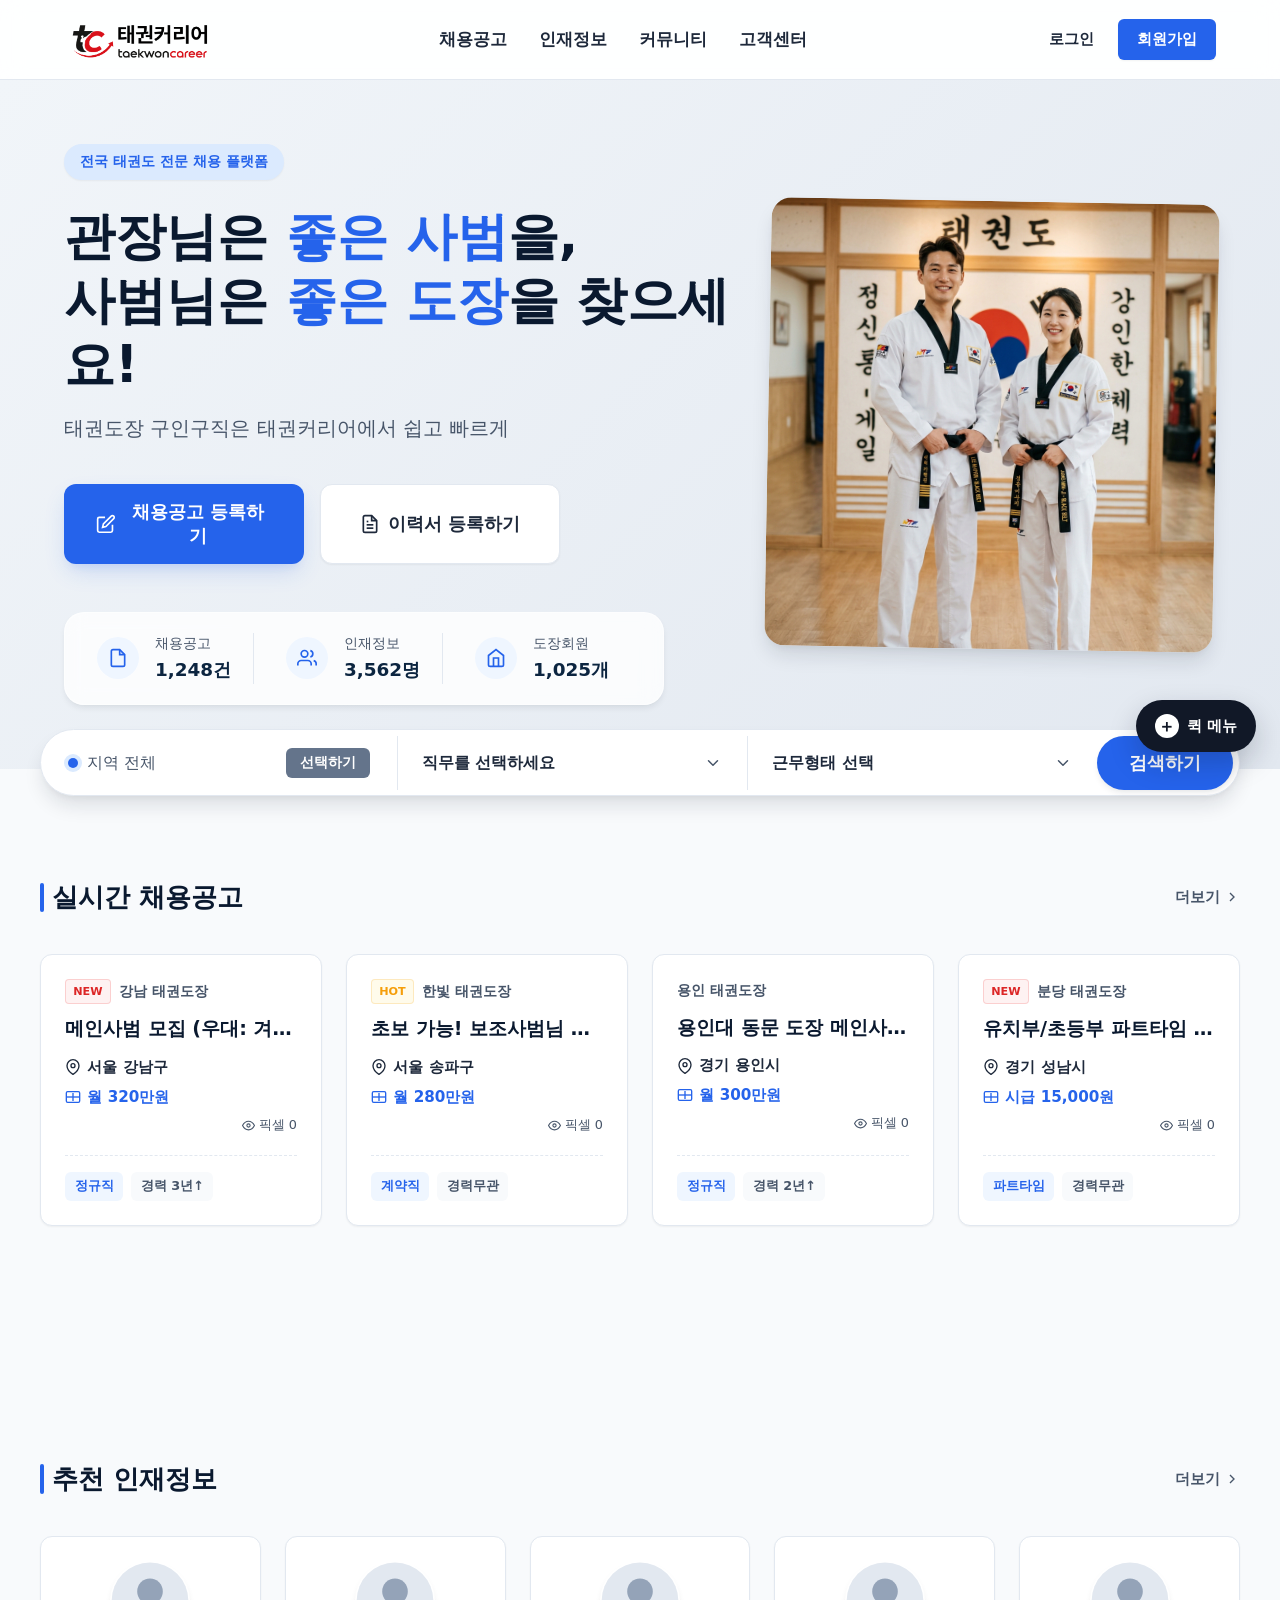
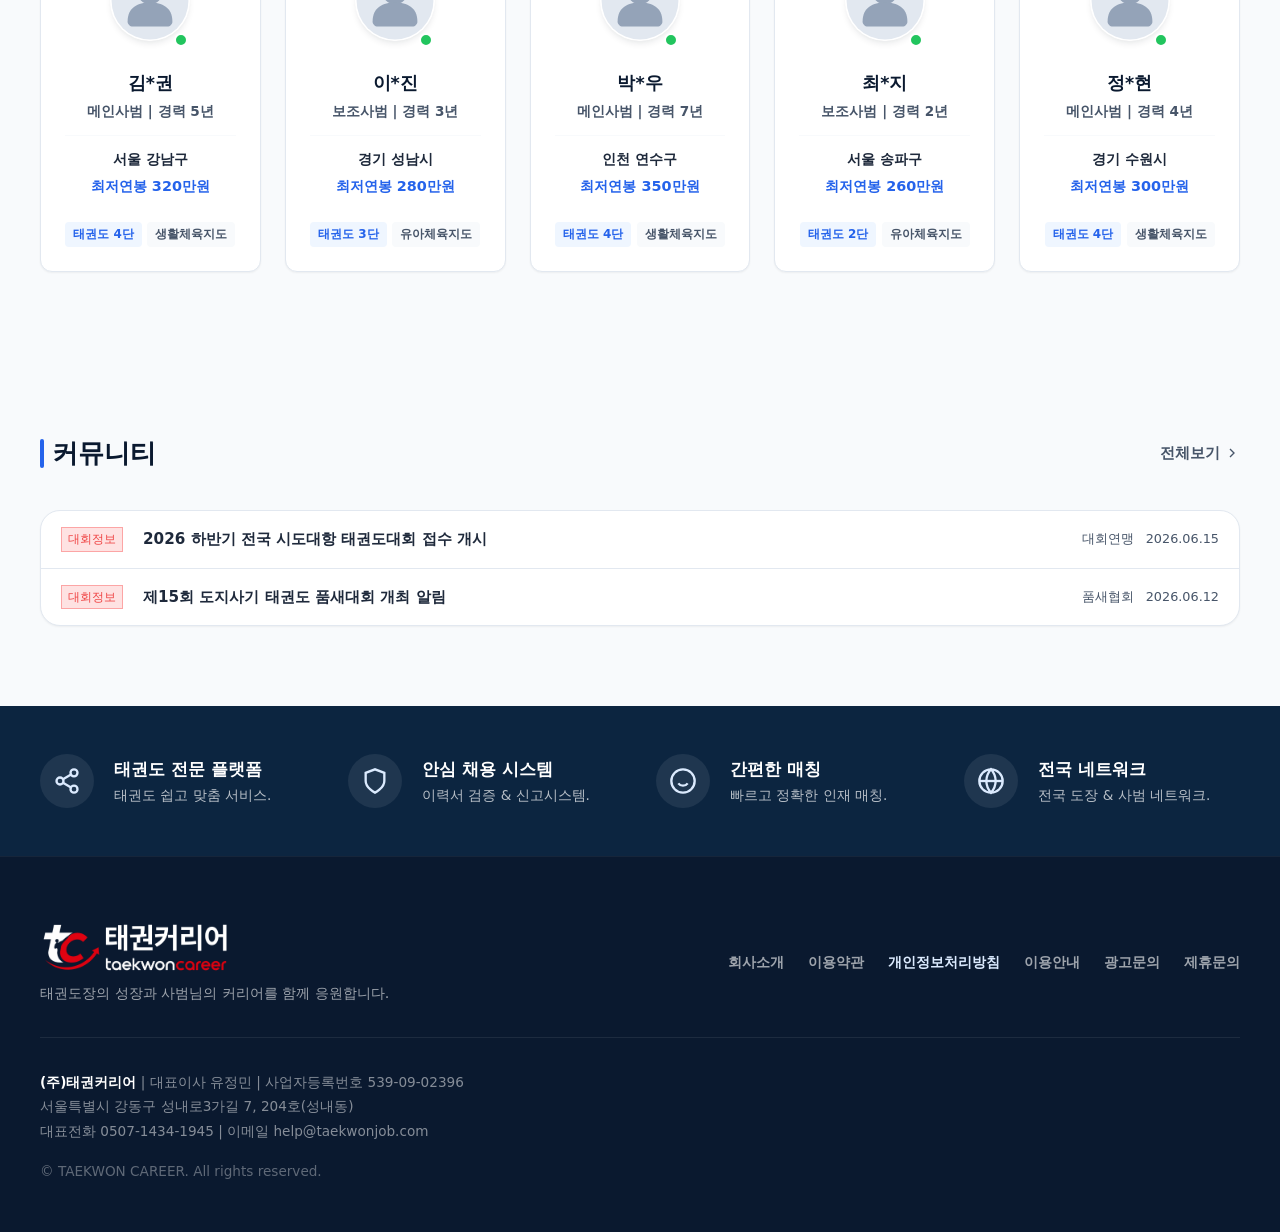
==== commit 92af5453: "feat: integrate Meta Pixel tracking and merge job/community views into Meta Pixel view count" ====
--- a/index.html
+++ b/index.html
@@ -2249,7 +2249,7 @@
           <textarea id="comm-post-content" rows="6" required placeholder="내용을 입력하세요"></textarea>
         </div>
         <div class="form-group">
-          <label for="comm-post-image">이미지 첨부 <span style="font-weight:400;color:var(--text-muted);font-size:0.82rem;">선택 · JPG/PNG/WebP · 최대 1MB</span></label>
+          <label for="comm-post-image">이미지 첨부 <span style="font-weight:400;color:var(--text-muted);font-size:0.82rem;">선택 · JPG/PNG/WebP · 용량 제한 없음(업로드 시 자동 압축)</span></label>
           <div id="comm-image-drop" style="
             border:2px dashed #cbd5e1;border-radius:10px;padding:1.25rem;
             text-align:center;cursor:pointer;background:#f8fafc;
@@ -2293,7 +2293,7 @@
           <p class="detail-meta-text" id="detail-job-region-pos">서울 강남구 | 메인사범</p>
           <p class="detail-meta-text" style="font-size: 0.82rem; color: var(--text-muted); margin-top: 6px; display: inline-flex; align-items: center; gap: 4px;">
             <svg viewBox="0 0 24 24" width="13" height="13" fill="none" stroke="currentColor" stroke-width="2" style="vertical-align: middle;"><path d="M1 12s4-8 11-8 11 8 11 8-4 8-11 8-11-8-11-8z"/><circle cx="12" cy="12" r="3"/></svg>
-            조회수 <span id="detail-job-views">0</span>회
+            픽셀 조회수 <span id="detail-job-views">0</span>회
           </p>
         </div>
         
@@ -2414,7 +2414,7 @@
           <p class="detail-meta-text" id="detail-post-meta">작성자: 홍길동 | 작성일: 2026-06-18</p>
           <p class="detail-meta-text" style="font-size: 0.82rem; color: var(--text-muted); margin-top: 6px; display: inline-flex; align-items: center; gap: 4px;">
             <svg viewBox="0 0 24 24" width="13" height="13" fill="none" stroke="currentColor" stroke-width="2" style="vertical-align: middle;"><path d="M1 12s4-8 11-8 11 8 11 8-4 8-11 8-11-8-11-8z"/><circle cx="12" cy="12" r="3"/></svg>
-            조회수 <span id="detail-post-views">0</span>회
+            픽셀 조회수 <span id="detail-post-views">0</span>회
           </p>
         </div>
 
--- a/index.css
+++ b/index.css
@@ -2421,6 +2421,24 @@
   background-color: var(--accent-blue-hover);
 }
 
+.btn-submit-dialog:disabled {
+  opacity: 0.7;
+  cursor: not-allowed;
+}
+
+/* 버튼 내부 인라인 스피너 (등록 중 표시) */
+.btn-inline-spinner {
+  display: inline-block;
+  width: 18px;
+  height: 18px;
+  border: 2.5px solid rgba(255, 255, 255, 0.4);
+  border-top-color: #ffffff;
+  border-radius: 50%;
+  animation: spin 0.8s linear infinite;
+  vertical-align: middle;
+  margin-right: 8px;
+}
+
 .auth-help-actions {
   display: flex;
   align-items: center;
